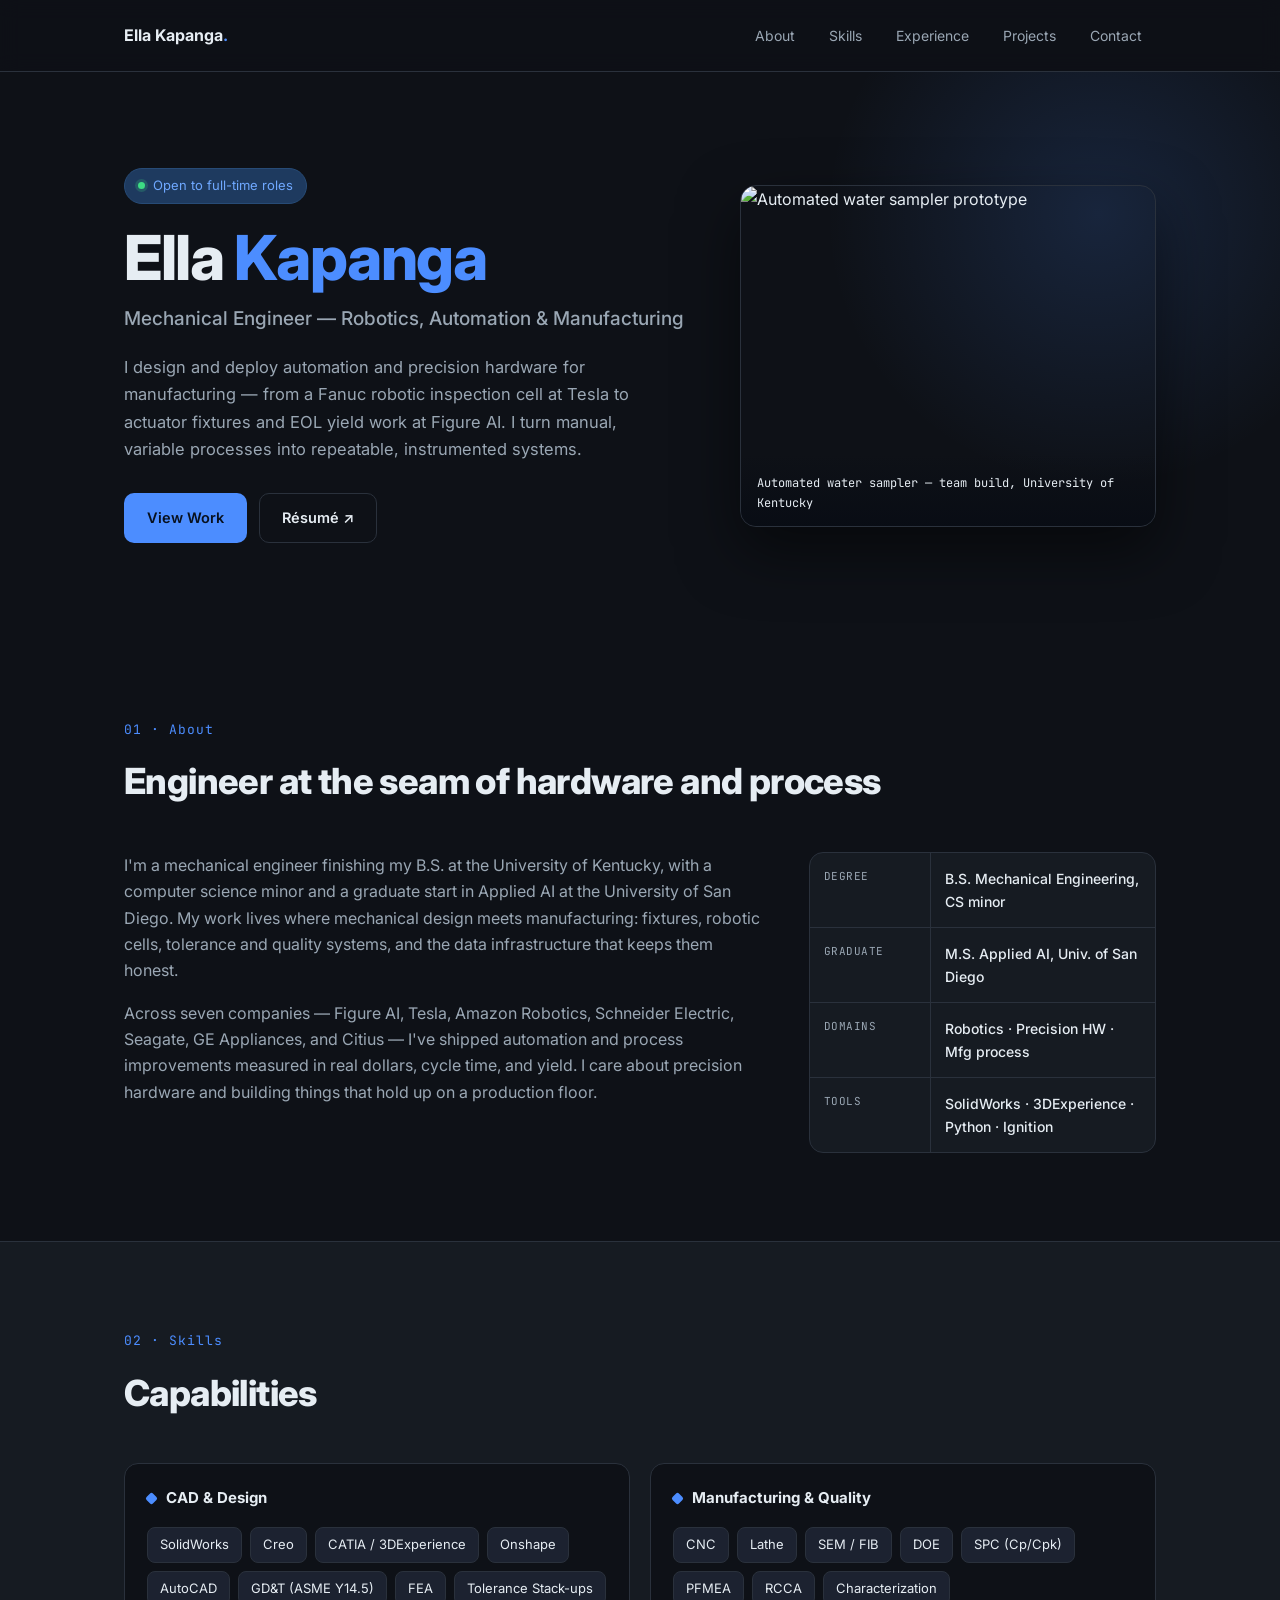
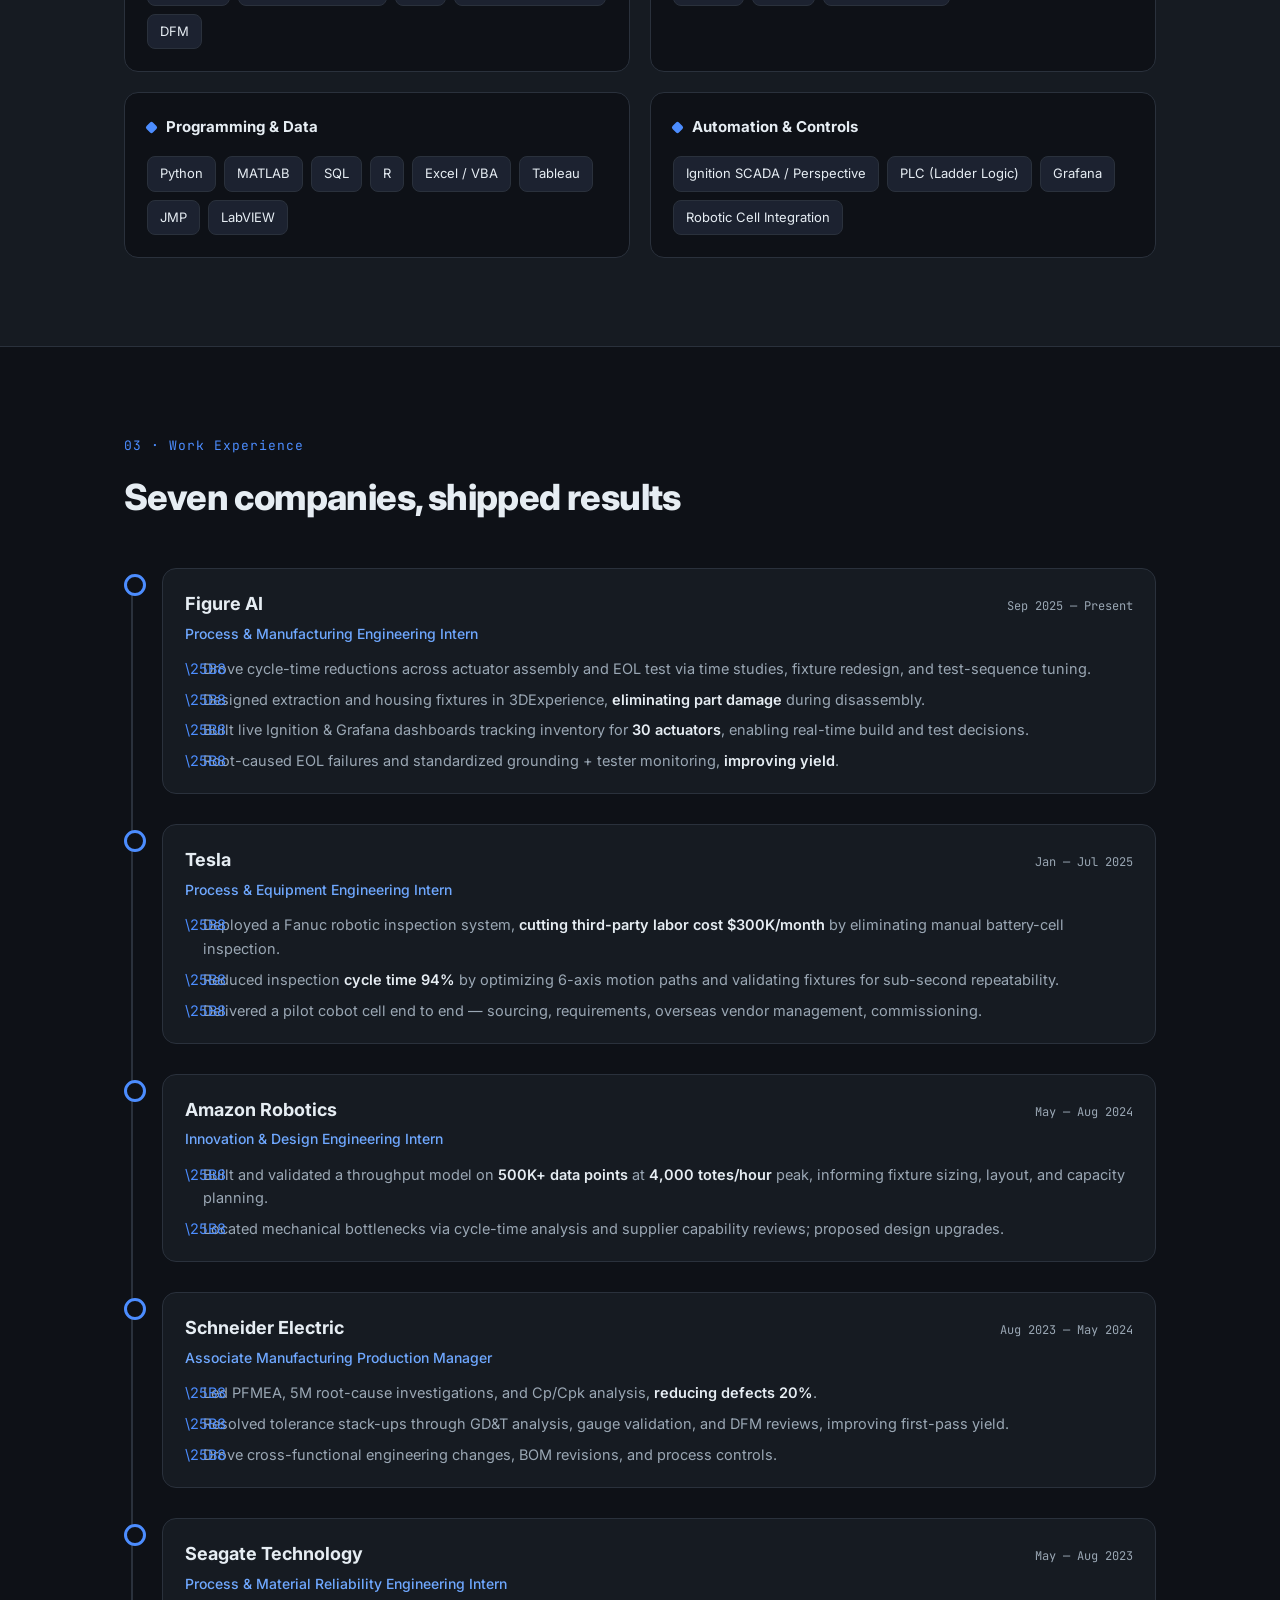
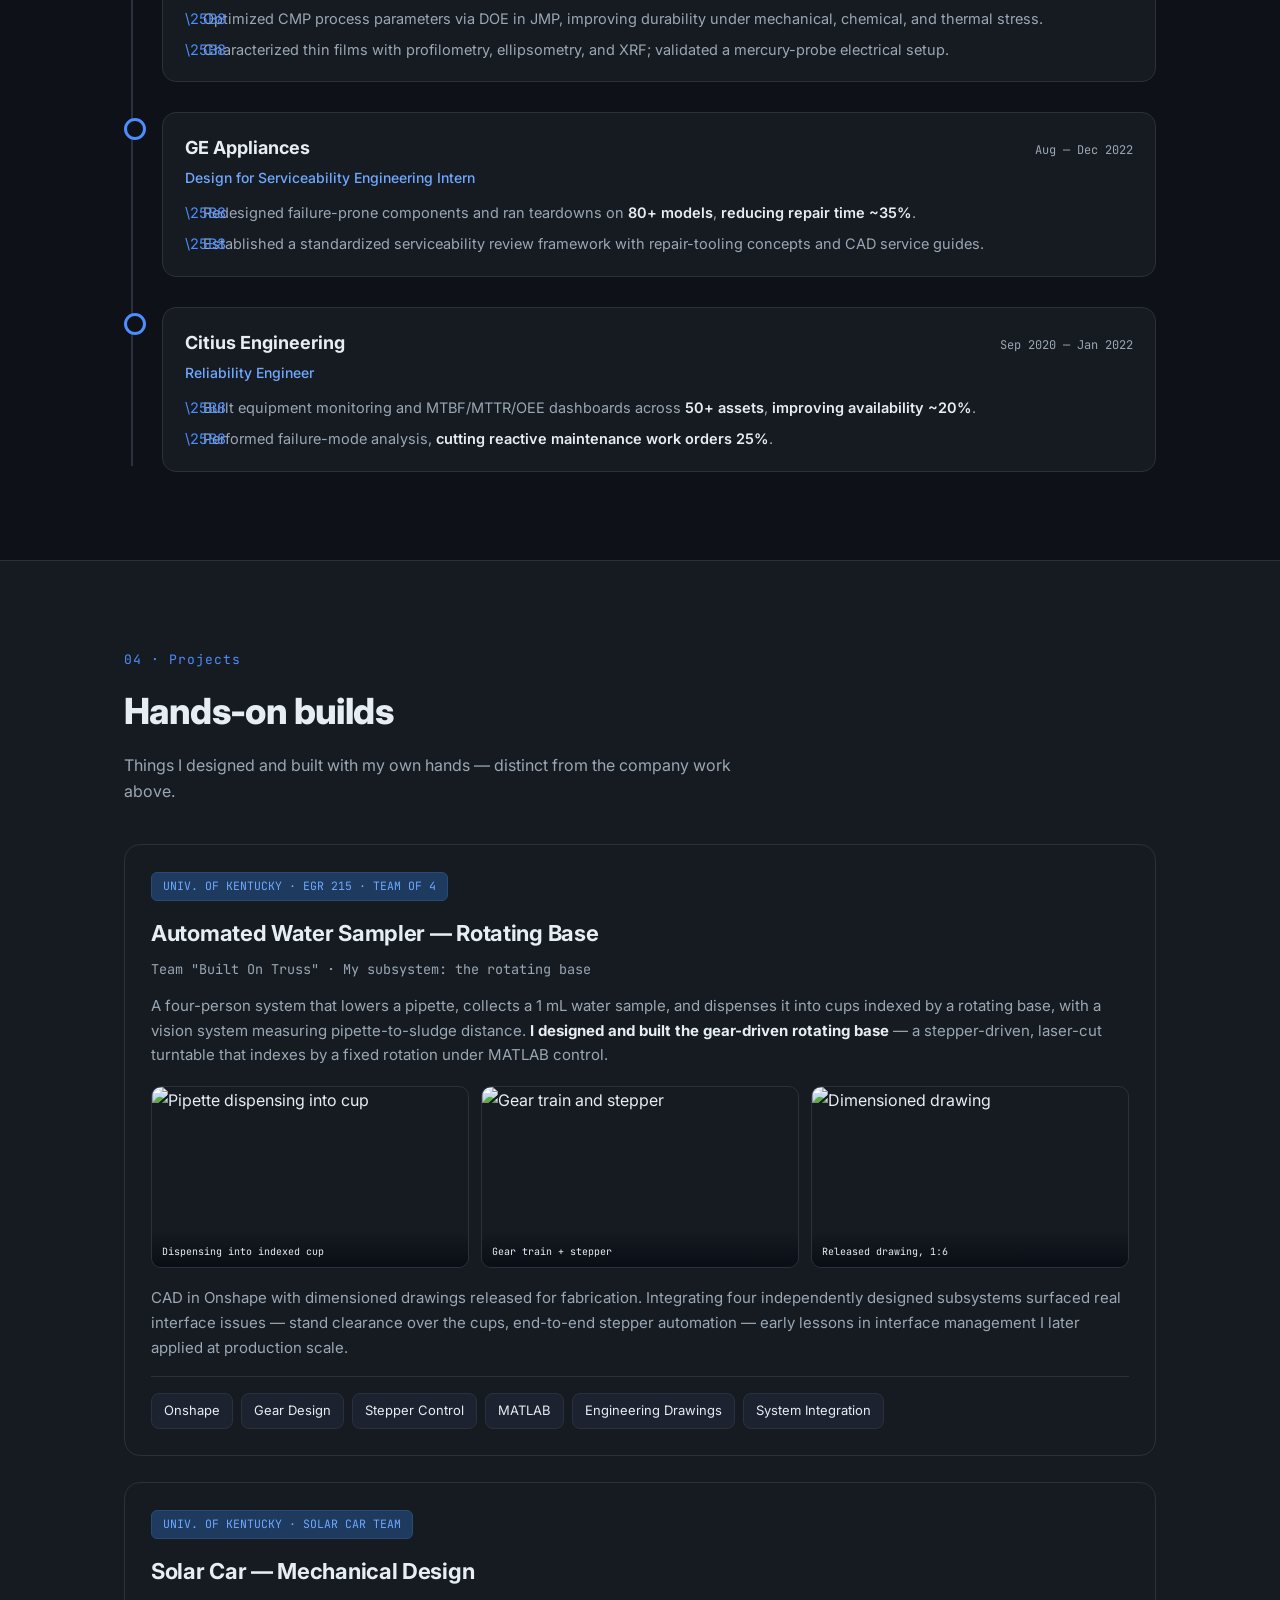
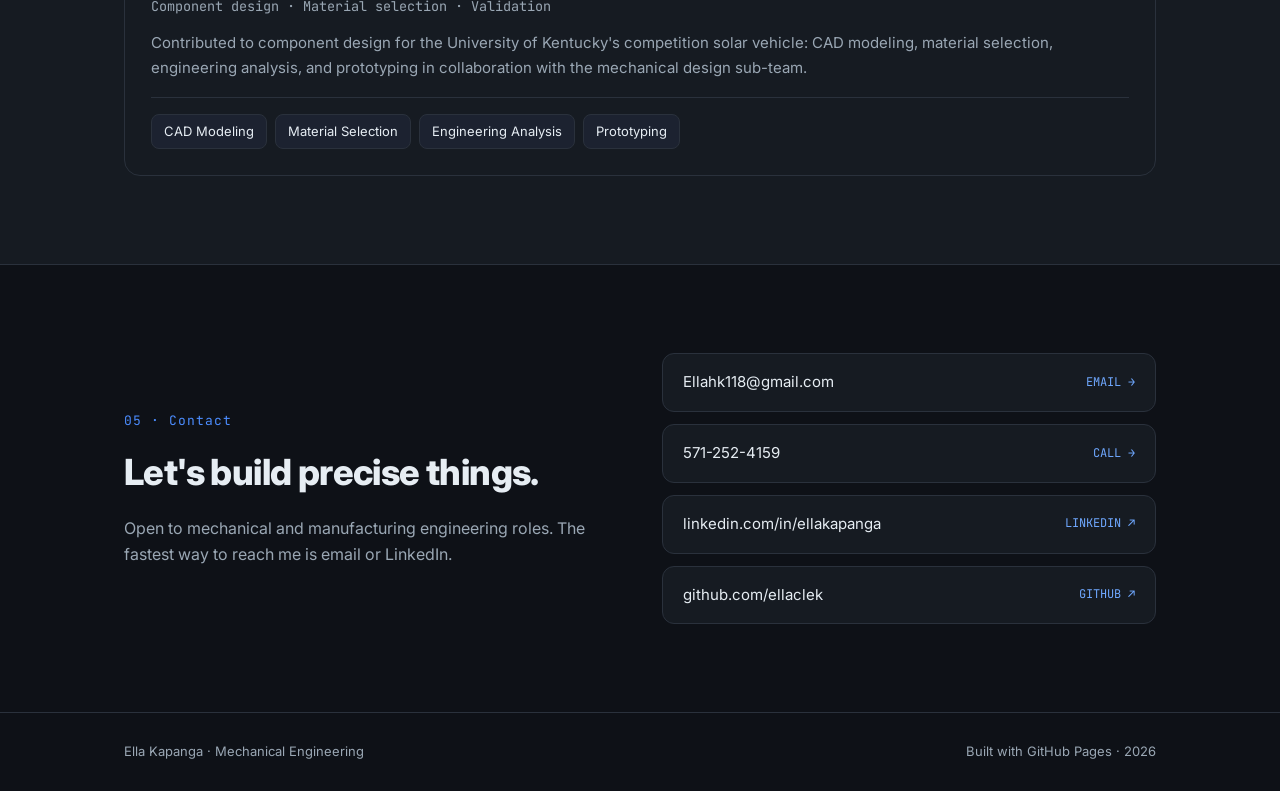
==== index.html @ f25e4ddd "Add files via upload" ====
<!DOCTYPE html>
<html lang="en">
<head>
<meta charset="utf-8">
<meta name="viewport" content="width=device-width, initial-scale=1">
<title>Ella Kapanga — Mechanical Engineering Portfolio</title>
<meta name="description" content="Mechanical engineer specializing in robotic automation, precision fixtures, and manufacturing process development. Figure AI, Tesla, Amazon Robotics, Schneider Electric.">
<link rel="preconnect" href="https://fonts.googleapis.com">
<link rel="preconnect" href="https://fonts.gstatic.com" crossorigin>
<link href="https://fonts.googleapis.com/css2?family=Inter:wght@400;500;600;700;800&family=JetBrains+Mono:wght@400;500&display=swap" rel="stylesheet">
<style>
:root{
  --bg:#0E1117;--bg-2:#161B22;--bg-3:#1C2230;--line:#2A313C;
  --text:#E6EDF3;--mut:#9AA7B4;--blue:#4C8DFF;--blue-soft:#1E3A5F;--blue-2:#6FA8FF;
}
*{box-sizing:border-box;margin:0;padding:0}
html{scroll-behavior:smooth}
body{font-family:'Inter',system-ui,sans-serif;background:var(--bg);color:var(--text);line-height:1.65;-webkit-font-smoothing:antialiased}
.mono{font-family:'JetBrains Mono',monospace}
a{color:inherit;text-decoration:none}
img{max-width:100%;display:block}
.wrap{max-width:1080px;margin:0 auto;padding:0 24px}
section{padding:88px 0}
header.nav{position:sticky;top:0;z-index:50;background:rgba(14,17,23,.82);backdrop-filter:blur(10px);border-bottom:1px solid var(--line)}
.nav-inner{max-width:1080px;margin:0 auto;padding:16px 24px;display:flex;align-items:center;justify-content:space-between;gap:20px}
.brand{font-weight:700;font-size:16px}
.brand span{color:var(--blue)}
nav.links{display:flex;gap:6px;flex-wrap:wrap}
nav.links a{font-size:14px;color:var(--mut);padding:8px 14px;border-radius:8px;transition:.15s}
nav.links a:hover{color:var(--text);background:var(--bg-2)}
.nav-toggle{display:none}
.hero{padding:96px 0 88px;position:relative;overflow:hidden}
.hero::before{content:"";position:absolute;top:-30%;right:-10%;width:620px;height:620px;background:radial-gradient(circle,rgba(76,141,255,.16),transparent 62%);pointer-events:none}
.hero-inner{display:grid;grid-template-columns:1.15fr .85fr;gap:52px;align-items:center;position:relative}
.hero .avail{display:inline-flex;align-items:center;gap:8px;font-size:13px;color:var(--blue-2);background:var(--blue-soft);border:1px solid #274b76;padding:6px 13px;border-radius:100px;margin-bottom:22px}
.hero .dot{width:7px;height:7px;border-radius:50%;background:#3ddc84;box-shadow:0 0 0 3px rgba(61,220,132,.2)}
.hero h1{font-size:clamp(40px,6vw,62px);font-weight:800;letter-spacing:-1.5px;line-height:1.02}
.hero h1 .accent{color:var(--blue)}
.hero .role{font-size:clamp(16px,2.4vw,19px);color:var(--mut);margin-top:14px;font-weight:500}
.hero p.lede{color:var(--mut);font-size:16.5px;margin-top:20px;max-width:54ch}
.hero-cta{margin-top:30px;display:flex;gap:12px;flex-wrap:wrap}
.btn{font-size:14.5px;font-weight:600;padding:12px 22px;border-radius:10px;transition:.15s;display:inline-flex;align-items:center;gap:8px;border:1px solid transparent;cursor:pointer}
.btn.primary{background:var(--blue);color:#08111f}
.btn.primary:hover{background:var(--blue-2)}
.btn.ghost{border-color:var(--line);color:var(--text)}
.btn.ghost:hover{border-color:var(--blue);color:var(--blue-2)}
.hero-fig{border-radius:16px;overflow:hidden;border:1px solid var(--line);box-shadow:0 24px 60px rgba(0,0,0,.5);position:relative}
.hero-fig img{width:100%;height:100%;object-fit:cover;min-height:340px}
.hero-fig .cap{position:absolute;left:0;right:0;bottom:0;padding:20px 16px 12px;font-size:12px;background:linear-gradient(transparent,rgba(8,12,20,.9));font-family:'JetBrains Mono',monospace}
.sec-head{margin-bottom:40px}
.eyebrow{font-family:'JetBrains Mono',monospace;font-size:13px;letter-spacing:1px;color:var(--blue);margin-bottom:12px}
.sec-head h2{font-size:clamp(26px,3.6vw,36px);font-weight:800;letter-spacing:-.6px}
.sec-head p{color:var(--mut);margin-top:10px;font-size:16px;max-width:64ch}
.about-grid{display:grid;grid-template-columns:1.3fr .7fr;gap:40px;align-items:start}
.about-grid .body p{color:var(--mut);font-size:16px;margin-top:16px}
.about-grid .body p:first-child{margin-top:0}
.facts{background:var(--bg-2);border:1px solid var(--line);border-radius:14px;overflow:hidden}
.fact{display:flex;border-bottom:1px solid var(--line)}
.fact:last-child{border-bottom:none}
.fact dt{font-family:'JetBrains Mono',monospace;font-size:11px;color:var(--mut);padding:14px;width:120px;flex:0 0 120px;text-transform:uppercase;letter-spacing:.5px}
.fact dd{padding:14px;font-size:14px;font-weight:500;border-left:1px solid var(--line)}
.skills-band{background:var(--bg-2);border-top:1px solid var(--line);border-bottom:1px solid var(--line)}
.skill-grid{display:grid;grid-template-columns:repeat(2,1fr);gap:20px}
.skill-card{background:var(--bg);border:1px solid var(--line);border-radius:14px;padding:22px;transition:.18s}
.skill-card:hover{border-color:#3a4c6b;transform:translateY(-3px)}
.skill-card h3{font-size:15px;font-weight:700;margin-bottom:16px;display:flex;align-items:center;gap:10px}
.skill-card h3::before{content:"";width:9px;height:9px;border-radius:2px;background:var(--blue);transform:rotate(45deg)}
.chips{display:flex;flex-wrap:wrap;gap:8px}
.chip{font-size:13px;color:var(--text);background:var(--bg-3);border:1px solid var(--line);padding:6px 12px;border-radius:8px;transition:.15s}
.skill-card:hover .chip{border-color:#33425c}
.xp{position:relative}
.xp::before{content:"";position:absolute;left:7px;top:6px;bottom:6px;width:2px;background:var(--line)}
.xp-item{position:relative;padding:0 0 30px 38px}
.xp-item:last-child{padding-bottom:0}
.xp-item::before{content:"";position:absolute;left:0;top:6px;width:16px;height:16px;border-radius:50%;background:var(--bg);border:3px solid var(--blue)}
.xp-card{background:var(--bg-2);border:1px solid var(--line);border-radius:14px;padding:20px 22px;transition:.18s}
.xp-card:hover{border-color:#3a4c6b}
.xp-head{display:flex;justify-content:space-between;align-items:baseline;gap:14px;flex-wrap:wrap}
.xp-co{font-size:18px;font-weight:700}
.xp-dates{font-family:'JetBrains Mono',monospace;font-size:12px;color:var(--mut);white-space:nowrap}
.xp-role{font-size:14px;color:var(--blue-2);margin:3px 0 12px;font-weight:500}
.xp-bullets{list-style:none;display:flex;flex-direction:column;gap:7px}
.xp-bullets li{font-size:14.5px;color:var(--mut);padding-left:18px;position:relative}
.xp-bullets li::before{content:"\\25B8";position:absolute;left:0;color:var(--blue)}
.xp-bullets li b{color:var(--text);font-weight:600}
.proj-grid{display:flex;flex-direction:column;gap:26px}
.proj{background:var(--bg-2);border:1px solid var(--line);border-radius:16px;overflow:hidden;transition:.18s}
.proj:hover{border-color:#3a4c6b;box-shadow:0 16px 40px rgba(0,0,0,.35)}
.proj-body{padding:26px}
.proj-tag{display:inline-block;font-family:'JetBrains Mono',monospace;font-size:11.5px;color:var(--blue-2);background:var(--blue-soft);border:1px solid #274b76;padding:4px 11px;border-radius:6px;margin-bottom:14px}
.proj h3{font-size:22px;font-weight:700;letter-spacing:-.3px;margin-bottom:6px}
.proj .sub{font-size:13.5px;color:var(--mut);margin-bottom:14px;font-family:'JetBrains Mono',monospace}
.proj p{color:var(--mut);font-size:15px;margin-bottom:14px}
.proj p b{color:var(--text)}
.proj-gallery{display:grid;grid-template-columns:repeat(3,1fr);gap:12px;margin:18px 0}
.proj-gallery figure{border-radius:10px;overflow:hidden;border:1px solid var(--line);position:relative}
.proj-gallery img{width:100%;height:180px;object-fit:cover;transition:.3s}
.proj-gallery figure:hover img{transform:scale(1.05)}
.proj-gallery figcaption{position:absolute;left:0;right:0;bottom:0;font-family:'JetBrains Mono',monospace;font-size:10px;color:var(--text);padding:14px 10px 7px;background:linear-gradient(transparent,rgba(8,12,20,.92))}
.proj-chips{display:flex;flex-wrap:wrap;gap:8px;margin-top:16px;padding-top:16px;border-top:1px solid var(--line)}
.contact-grid{display:grid;grid-template-columns:1fr 1fr;gap:44px;align-items:center}
.contact-links{display:flex;flex-direction:column;gap:12px}
.contact-links a{display:flex;justify-content:space-between;align-items:center;padding:16px 20px;background:var(--bg-2);border:1px solid var(--line);border-radius:12px;font-size:15px;transition:.15s}
.contact-links a:hover{border-color:var(--blue);background:var(--bg-3);transform:translateX(4px)}
.contact-links a .lab{font-family:'JetBrains Mono',monospace;font-size:12px;color:var(--blue-2)}
footer{border-top:1px solid var(--line);padding:28px 0}
.foot-inner{max-width:1080px;margin:0 auto;padding:0 24px;display:flex;justify-content:space-between;flex-wrap:wrap;gap:10px;font-size:13px;color:var(--mut)}
@media(max-width:820px){.hero-inner,.about-grid,.contact-grid{grid-template-columns:1fr;gap:32px}.skill-grid{grid-template-columns:1fr}.proj-gallery{grid-template-columns:1fr 1fr}nav.links{display:none;position:absolute;top:100%;left:0;right:0;background:var(--bg);border-bottom:1px solid var(--line);flex-direction:column;padding:10px 24px}nav.links.open{display:flex}nav.links a{padding:12px 0}.nav-toggle{display:block;background:var(--bg-2);border:1px solid var(--line);color:var(--text);border-radius:8px;padding:8px 14px;font-size:13px;cursor:pointer}}
@media(max-width:520px){.proj-gallery{grid-template-columns:1fr}section{padding:64px 0}}
@media(prefers-reduced-motion:reduce){html{scroll-behavior:auto}*{transition:none!important}}
</style>
</head>
<body>

<header class="nav">
  <div class="nav-inner">
    <div class="brand">Ella Kapanga<span>.</span></div>
    <button class="nav-toggle" onclick="document.getElementById('nl').classList.toggle('open')">Menu</button>
    <nav class="links" id="nl">
      <a href="#about" onclick="closeNav()">About</a>
      <a href="#skills" onclick="closeNav()">Skills</a>
      <a href="#experience" onclick="closeNav()">Experience</a>
      <a href="#projects" onclick="closeNav()">Projects</a>
      <a href="#contact" onclick="closeNav()">Contact</a>
    </nav>
  </div>
</header>

<section class="hero" id="home">
  <div class="wrap hero-inner">
    <div>
      <span class="avail"><span class="dot"></span> Open to full-time roles</span>
      <h1>Ella <span class="accent">Kapanga</span></h1>
      <div class="role">Mechanical Engineer — Robotics, Automation &amp; Manufacturing</div>
      <p class="lede">I design and deploy automation and precision hardware for manufacturing — from a Fanuc robotic inspection cell at Tesla to actuator fixtures and EOL yield work at Figure AI. I turn manual, variable processes into repeatable, instrumented systems.</p>
      <div class="hero-cta">
        <a class="btn primary" href="#projects">View Work</a>
        <a class="btn ghost" href="/assets/resume/resume.pdf">Résumé ↗</a>
      </div>
    </div>
    <div class="hero-fig">
      <img src="/projects/built-on-truss/build-full-system.jpg" alt="Automated water sampler prototype">
      <div class="cap">Automated water sampler — team build, University of Kentucky</div>
    </div>
  </div>
</section>

<section id="about">
  <div class="wrap">
    <div class="sec-head"><div class="eyebrow">01 · About</div><h2>Engineer at the seam of hardware and process</h2></div>
    <div class="about-grid">
      <div class="body">
        <p>I'm a mechanical engineer finishing my B.S. at the University of Kentucky, with a computer science minor and a graduate start in Applied AI at the University of San Diego. My work lives where mechanical design meets manufacturing: fixtures, robotic cells, tolerance and quality systems, and the data infrastructure that keeps them honest.</p>
        <p>Across seven companies — Figure AI, Tesla, Amazon Robotics, Schneider Electric, Seagate, GE Appliances, and Citius — I've shipped automation and process improvements measured in real dollars, cycle time, and yield. I care about precision hardware and building things that hold up on a production floor.</p>
      </div>
      <dl class="facts">
        <div class="fact"><dt>Degree</dt><dd>B.S. Mechanical Engineering, CS minor</dd></div>
        <div class="fact"><dt>Graduate</dt><dd>M.S. Applied AI, Univ. of San Diego</dd></div>
        <div class="fact"><dt>Domains</dt><dd>Robotics · Precision HW · Mfg process</dd></div>
        <div class="fact"><dt>Tools</dt><dd>SolidWorks · 3DExperience · Python · Ignition</dd></div>
      </dl>
    </div>
  </div>
</section>

<section id="skills" class="skills-band">
  <div class="wrap">
    <div class="sec-head"><div class="eyebrow">02 · Skills</div><h2>Capabilities</h2></div>
    <div class="skill-grid">
      <div class="skill-card"><h3>CAD &amp; Design</h3><div class="chips"><span class="chip">SolidWorks</span><span class="chip">Creo</span><span class="chip">CATIA / 3DExperience</span><span class="chip">Onshape</span><span class="chip">AutoCAD</span><span class="chip">GD&amp;T (ASME Y14.5)</span><span class="chip">FEA</span><span class="chip">Tolerance Stack-ups</span><span class="chip">DFM</span></div></div>
      <div class="skill-card"><h3>Manufacturing &amp; Quality</h3><div class="chips"><span class="chip">CNC</span><span class="chip">Lathe</span><span class="chip">SEM / FIB</span><span class="chip">DOE</span><span class="chip">SPC (Cp/Cpk)</span><span class="chip">PFMEA</span><span class="chip">RCCA</span><span class="chip">Characterization</span></div></div>
      <div class="skill-card"><h3>Programming &amp; Data</h3><div class="chips"><span class="chip">Python</span><span class="chip">MATLAB</span><span class="chip">SQL</span><span class="chip">R</span><span class="chip">Excel / VBA</span><span class="chip">Tableau</span><span class="chip">JMP</span><span class="chip">LabVIEW</span></div></div>
      <div class="skill-card"><h3>Automation &amp; Controls</h3><div class="chips"><span class="chip">Ignition SCADA / Perspective</span><span class="chip">PLC (Ladder Logic)</span><span class="chip">Grafana</span><span class="chip">Robotic Cell Integration</span></div></div>
    </div>
  </div>
</section>

<section id="experience">
  <div class="wrap">
    <div class="sec-head"><div class="eyebrow">03 · Work Experience</div><h2>Seven companies, shipped results</h2></div>
    <div class="xp">
      <div class="xp-item"><div class="xp-card">
        <div class="xp-head"><span class="xp-co">Figure AI</span><span class="xp-dates">Sep 2025 — Present</span></div>
        <div class="xp-role">Process &amp; Manufacturing Engineering Intern</div>
        <ul class="xp-bullets">
          <li>Drove cycle-time reductions across actuator assembly and EOL test via time studies, fixture redesign, and test-sequence tuning.</li>
          <li>Designed extraction and housing fixtures in 3DExperience, <b>eliminating part damage</b> during disassembly.</li>
          <li>Built live Ignition &amp; Grafana dashboards tracking inventory for <b>30 actuators</b>, enabling real-time build and test decisions.</li>
          <li>Root-caused EOL failures and standardized grounding + tester monitoring, <b>improving yield</b>.</li>
        </ul>
      </div></div>
      <div class="xp-item"><div class="xp-card">
        <div class="xp-head"><span class="xp-co">Tesla</span><span class="xp-dates">Jan — Jul 2025</span></div>
        <div class="xp-role">Process &amp; Equipment Engineering Intern</div>
        <ul class="xp-bullets">
          <li>Deployed a Fanuc robotic inspection system, <b>cutting third-party labor cost $300K/month</b> by eliminating manual battery-cell inspection.</li>
          <li>Reduced inspection <b>cycle time 94%</b> by optimizing 6-axis motion paths and validating fixtures for sub-second repeatability.</li>
          <li>Delivered a pilot cobot cell end to end — sourcing, requirements, overseas vendor management, commissioning.</li>
        </ul>
      </div></div>
      <div class="xp-item"><div class="xp-card">
        <div class="xp-head"><span class="xp-co">Amazon Robotics</span><span class="xp-dates">May — Aug 2024</span></div>
        <div class="xp-role">Innovation &amp; Design Engineering Intern</div>
        <ul class="xp-bullets">
          <li>Built and validated a throughput model on <b>500K+ data points</b> at <b>4,000 totes/hour</b> peak, informing fixture sizing, layout, and capacity planning.</li>
          <li>Located mechanical bottlenecks via cycle-time analysis and supplier capability reviews; proposed design upgrades.</li>
        </ul>
      </div></div>
      <div class="xp-item"><div class="xp-card">
        <div class="xp-head"><span class="xp-co">Schneider Electric</span><span class="xp-dates">Aug 2023 — May 2024</span></div>
        <div class="xp-role">Associate Manufacturing Production Manager</div>
        <ul class="xp-bullets">
          <li>Led PFMEA, 5M root-cause investigations, and Cp/Cpk analysis, <b>reducing defects 20%</b>.</li>
          <li>Resolved tolerance stack-ups through GD&amp;T analysis, gauge validation, and DFM reviews, improving first-pass yield.</li>
          <li>Drove cross-functional engineering changes, BOM revisions, and process controls.</li>
        </ul>
      </div></div>
      <div class="xp-item"><div class="xp-card">
        <div class="xp-head"><span class="xp-co">Seagate Technology</span><span class="xp-dates">May — Aug 2023</span></div>
        <div class="xp-role">Process &amp; Material Reliability Engineering Intern</div>
        <ul class="xp-bullets">
          <li>Optimized CMP process parameters via DOE in JMP, improving durability under mechanical, chemical, and thermal stress.</li>
          <li>Characterized thin films with profilometry, ellipsometry, and XRF; validated a mercury-probe electrical setup.</li>
        </ul>
      </div></div>
      <div class="xp-item"><div class="xp-card">
        <div class="xp-head"><span class="xp-co">GE Appliances</span><span class="xp-dates">Aug — Dec 2022</span></div>
        <div class="xp-role">Design for Serviceability Engineering Intern</div>
        <ul class="xp-bullets">
          <li>Redesigned failure-prone components and ran teardowns on <b>80+ models</b>, <b>reducing repair time ~35%</b>.</li>
          <li>Established a standardized serviceability review framework with repair-tooling concepts and CAD service guides.</li>
        </ul>
      </div></div>
      <div class="xp-item"><div class="xp-card">
        <div class="xp-head"><span class="xp-co">Citius Engineering</span><span class="xp-dates">Sep 2020 — Jan 2022</span></div>
        <div class="xp-role">Reliability Engineer</div>
        <ul class="xp-bullets">
          <li>Built equipment monitoring and MTBF/MTTR/OEE dashboards across <b>50+ assets</b>, <b>improving availability ~20%</b>.</li>
          <li>Performed failure-mode analysis, <b>cutting reactive maintenance work orders 25%</b>.</li>
        </ul>
      </div></div>
    </div>
  </div>
</section>

<section id="projects" class="skills-band">
  <div class="wrap">
    <div class="sec-head"><div class="eyebrow">04 · Projects</div><h2>Hands-on builds</h2><p>Things I designed and built with my own hands — distinct from the company work above.</p></div>
    <div class="proj-grid">
      <article class="proj"><div class="proj-body">
        <span class="proj-tag">UNIV. OF KENTUCKY · EGR 215 · TEAM OF 4</span>
        <h3>Automated Water Sampler — Rotating Base</h3>
        <div class="sub">Team "Built On Truss" · My subsystem: the rotating base</div>
        <p>A four-person system that lowers a pipette, collects a 1&nbsp;mL water sample, and dispenses it into cups indexed by a rotating base, with a vision system measuring pipette-to-sludge distance. <b>I designed and built the gear-driven rotating base</b> — a stepper-driven, laser-cut turntable that indexes by a fixed rotation under MATLAB control.</p>
        <div class="proj-gallery">
          <figure><img src="/projects/built-on-truss/build-dispensing.jpg" alt="Pipette dispensing into cup"><figcaption>Dispensing into indexed cup</figcaption></figure>
          <figure><img src="/projects/built-on-truss/build-gear-train.jpg" alt="Gear train and stepper"><figcaption>Gear train + stepper</figcaption></figure>
          <figure><img src="/projects/built-on-truss/rotating-base-drawing.jpg" alt="Dimensioned drawing"><figcaption>Released drawing, 1:6</figcaption></figure>
        </div>
        <p>CAD in Onshape with dimensioned drawings released for fabrication. Integrating four independently designed subsystems surfaced real interface issues — stand clearance over the cups, end-to-end stepper automation — early lessons in interface management I later applied at production scale.</p>
        <div class="proj-chips"><span class="chip">Onshape</span><span class="chip">Gear Design</span><span class="chip">Stepper Control</span><span class="chip">MATLAB</span><span class="chip">Engineering Drawings</span><span class="chip">System Integration</span></div>
      </div></article>
      <article class="proj"><div class="proj-body">
        <span class="proj-tag">UNIV. OF KENTUCKY · SOLAR CAR TEAM</span>
        <h3>Solar Car — Mechanical Design</h3>
        <div class="sub">Component design · Material selection · Validation</div>
        <p>Contributed to component design for the University of Kentucky's competition solar vehicle: CAD modeling, material selection, engineering analysis, and prototyping in collaboration with the mechanical design sub-team.</p>
        <div class="proj-chips"><span class="chip">CAD Modeling</span><span class="chip">Material Selection</span><span class="chip">Engineering Analysis</span><span class="chip">Prototyping</span></div>
      </div></article>
    </div>
  </div>
</section>

<section id="contact">
  <div class="wrap">
    <div class="contact-grid">
      <div>
        <div class="eyebrow">05 · Contact</div>
        <h2 style="font-size:clamp(26px,3.6vw,36px);font-weight:800;letter-spacing:-.6px">Let's build precise things.</h2>
        <p style="color:var(--mut);margin-top:12px;font-size:16px">Open to mechanical and manufacturing engineering roles. The fastest way to reach me is email or LinkedIn.</p>
      </div>
      <div class="contact-links">
        <a href="mailto:Ellahk118@gmail.com"><span>Ellahk118@gmail.com</span><span class="lab">EMAIL →</span></a>
        <a href="tel:5712524159"><span>571-252-4159</span><span class="lab">CALL →</span></a>
        <a href="https://www.linkedin.com/in/ellakapanga" target="_blank" rel="noopener"><span>linkedin.com/in/ellakapanga</span><span class="lab">LINKEDIN ↗</span></a>
        <a href="https://github.com/ellaclek" target="_blank" rel="noopener"><span>github.com/ellaclek</span><span class="lab">GITHUB ↗</span></a>
      </div>
    </div>
  </div>
</section>

<footer><div class="foot-inner"><span>Ella Kapanga · Mechanical Engineering</span><span>Built with GitHub Pages · 2026</span></div></footer>
<script>function closeNav(){document.getElementById('nl').classList.remove('open')}</script>
</body>
</html>
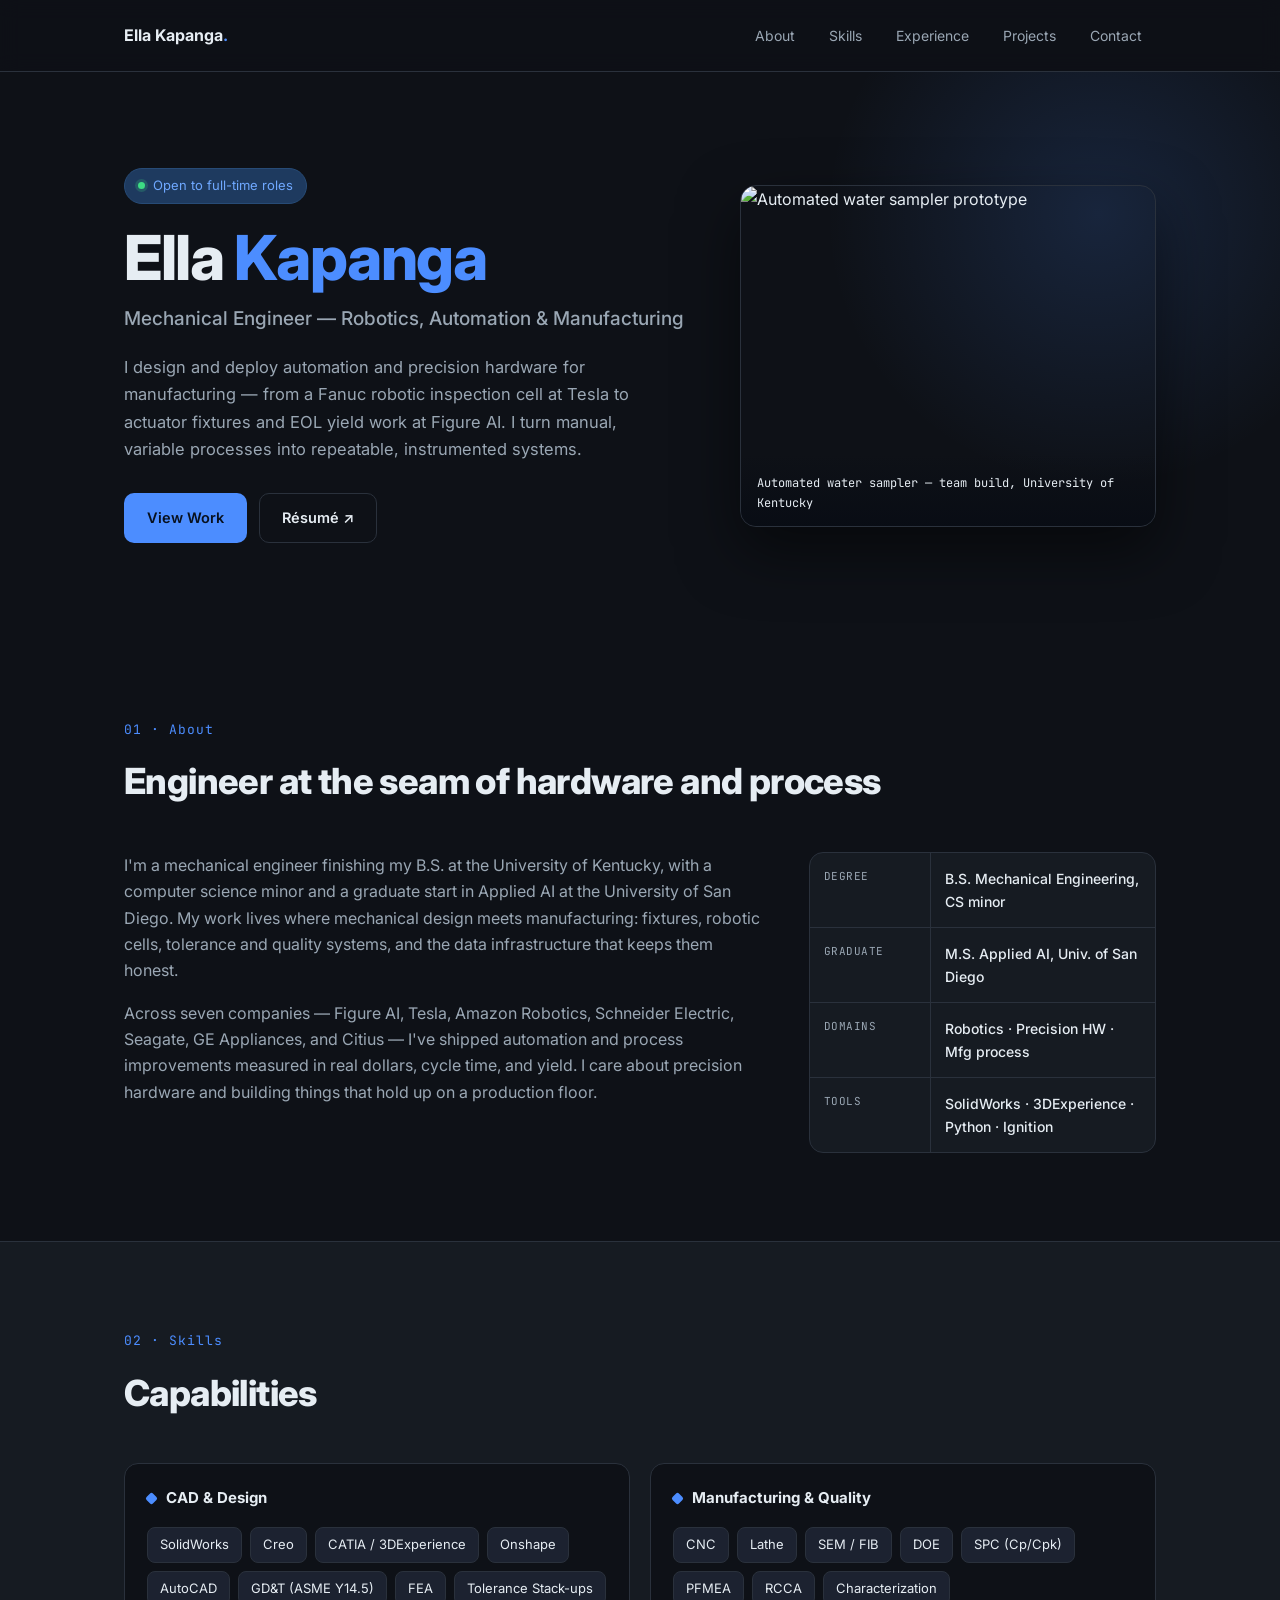
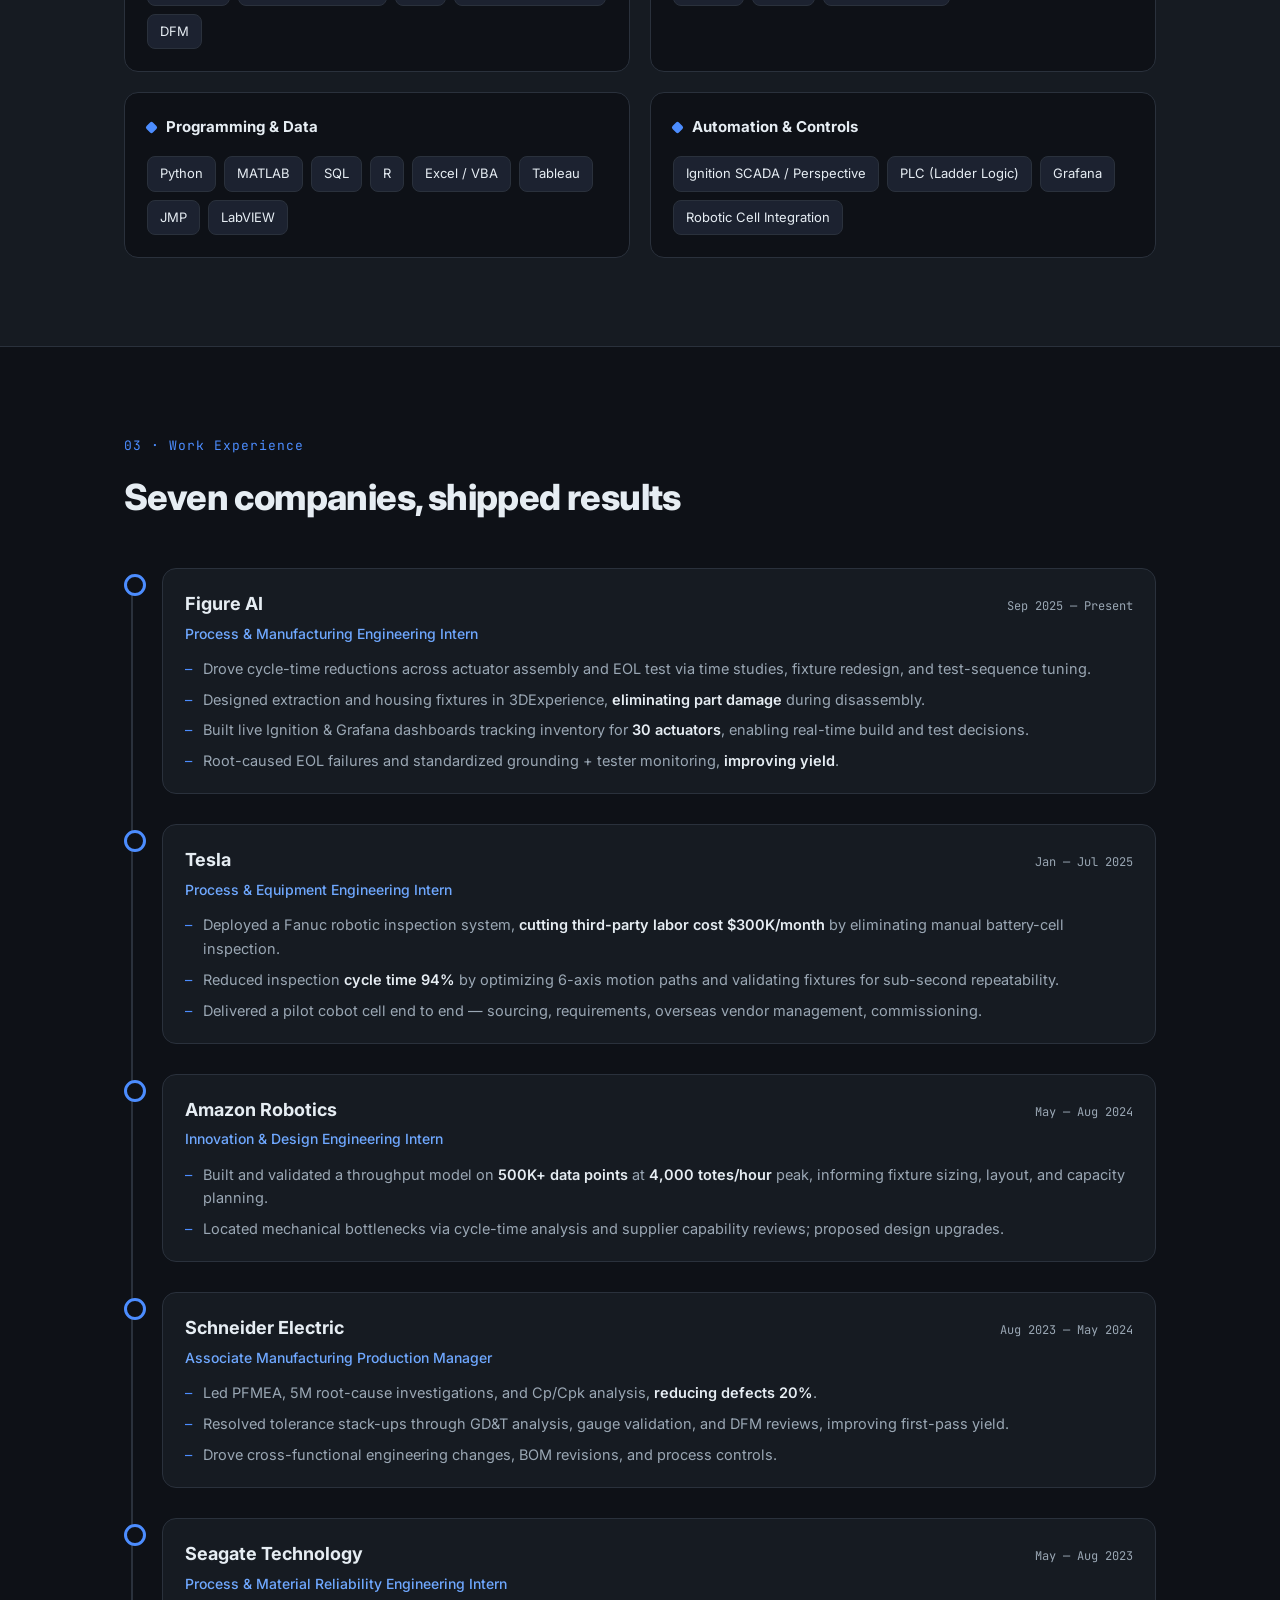
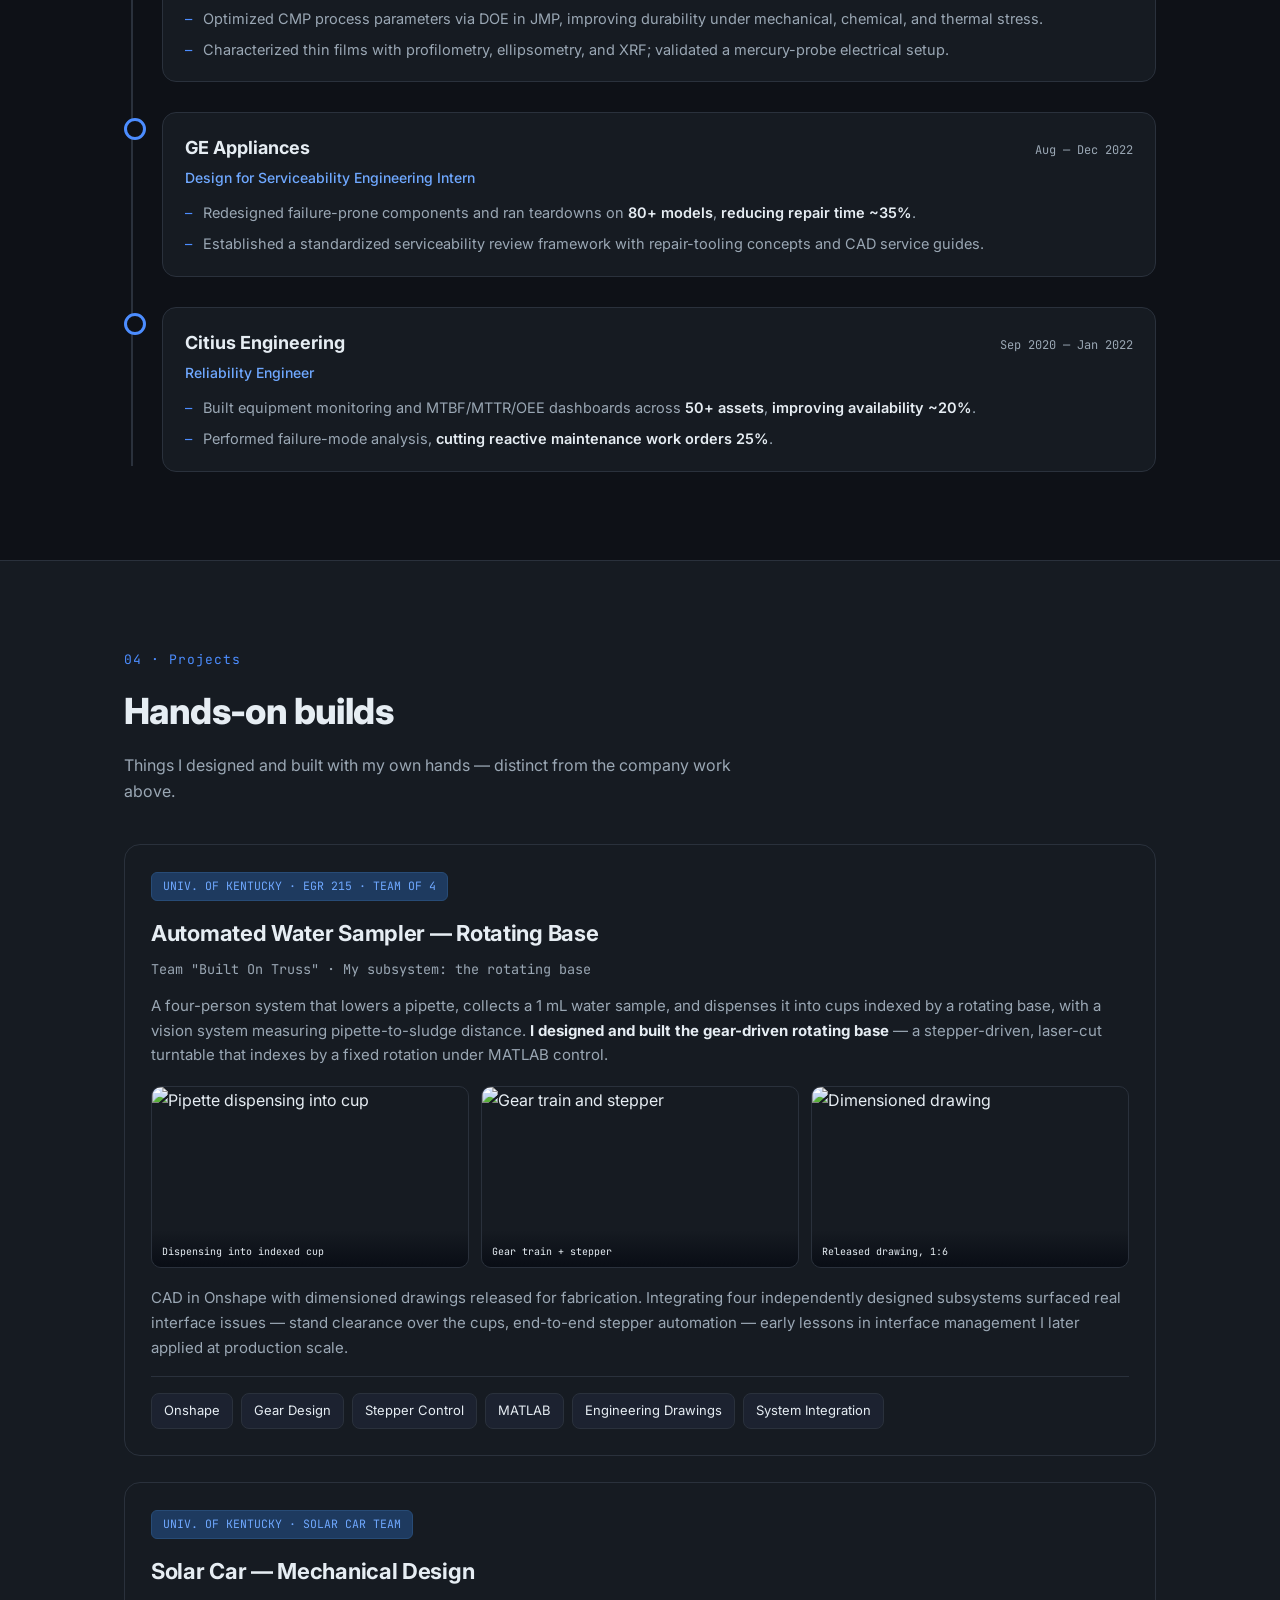
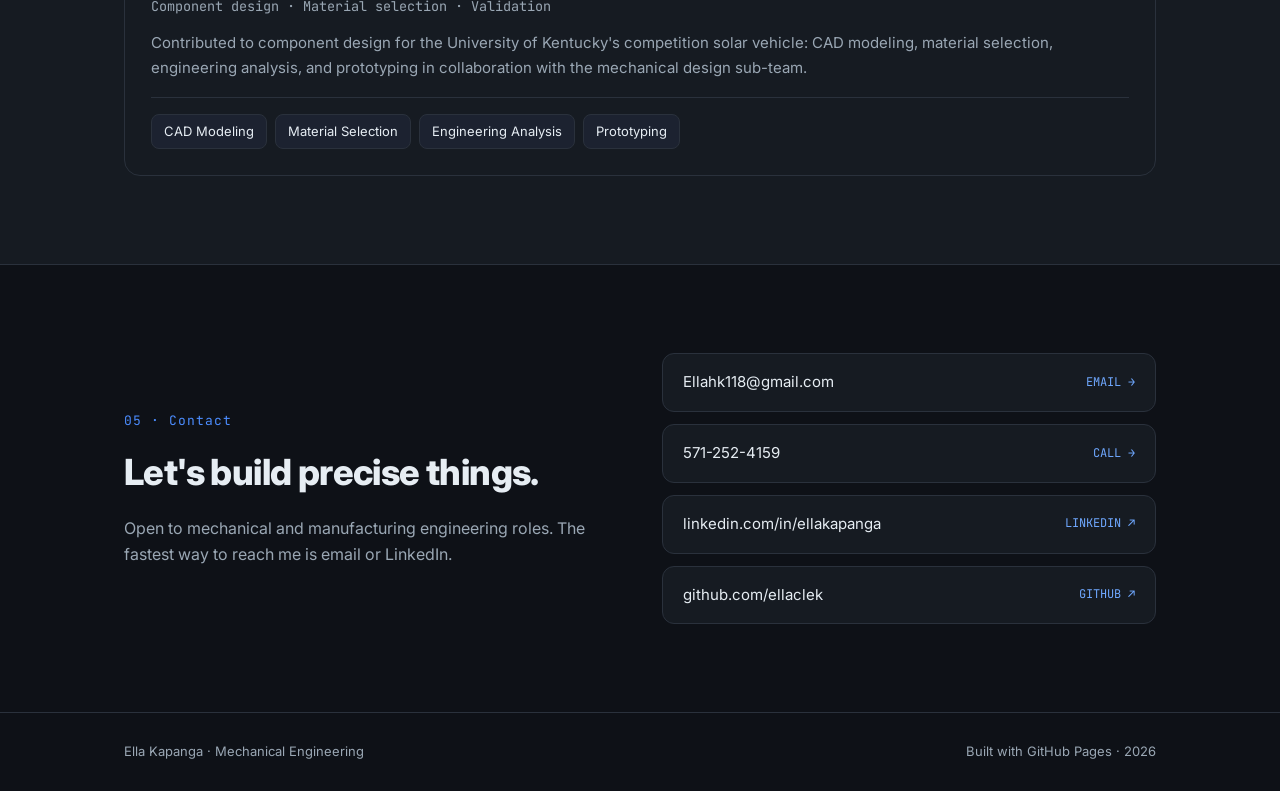
==== commit 442d9fb0: "Change bullet point style in index.html" ====
--- a/index.html
+++ b/index.html
@@ -81,7 +81,7 @@
 .xp-role{font-size:14px;color:var(--blue-2);margin:3px 0 12px;font-weight:500}
 .xp-bullets{list-style:none;display:flex;flex-direction:column;gap:7px}
 .xp-bullets li{font-size:14.5px;color:var(--mut);padding-left:18px;position:relative}
-.xp-bullets li::before{content:"\\25B8";position:absolute;left:0;color:var(--blue)}
+.xp-bullets li::before{content:"\2013";position:absolute;left:0;color:var(--blue)}
 .xp-bullets li b{color:var(--text);font-weight:600}
 .proj-grid{display:flex;flex-direction:column;gap:26px}
 .proj{background:var(--bg-2);border:1px solid var(--line);border-radius:16px;overflow:hidden;transition:.18s}
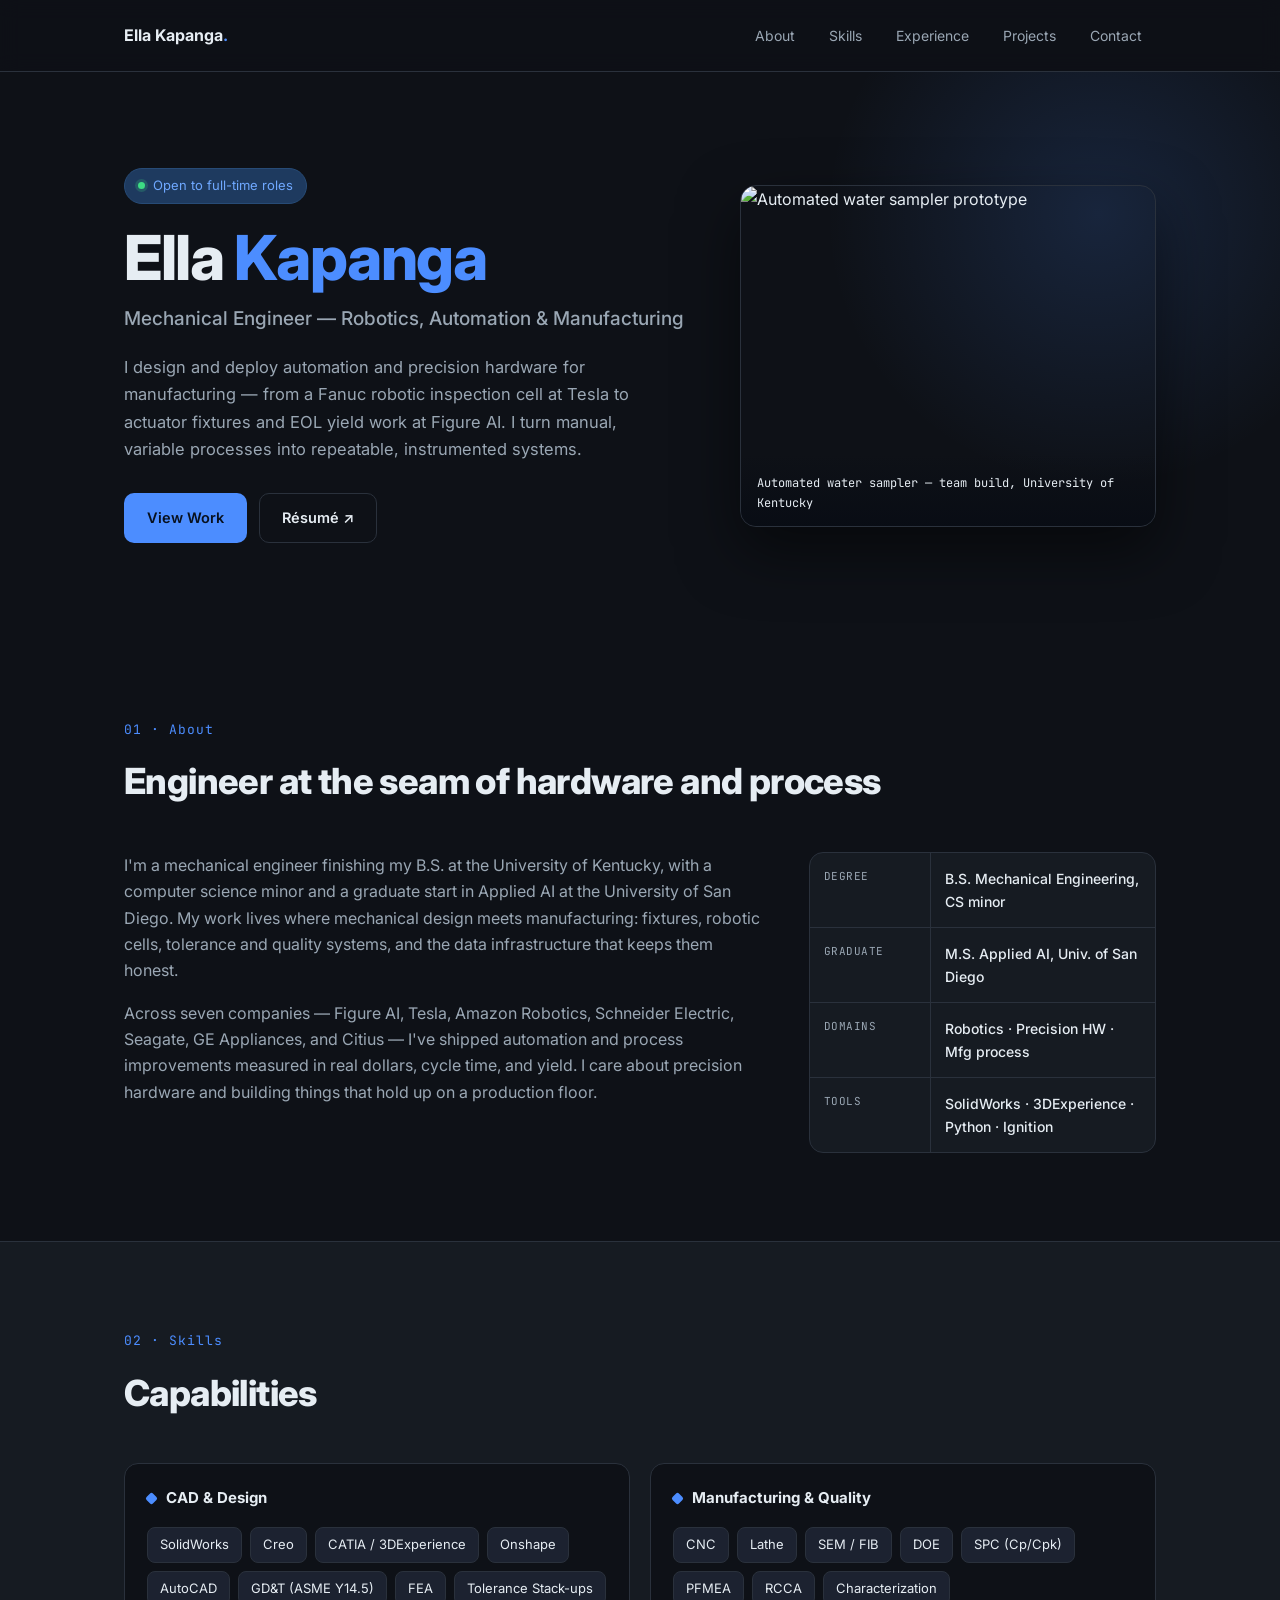
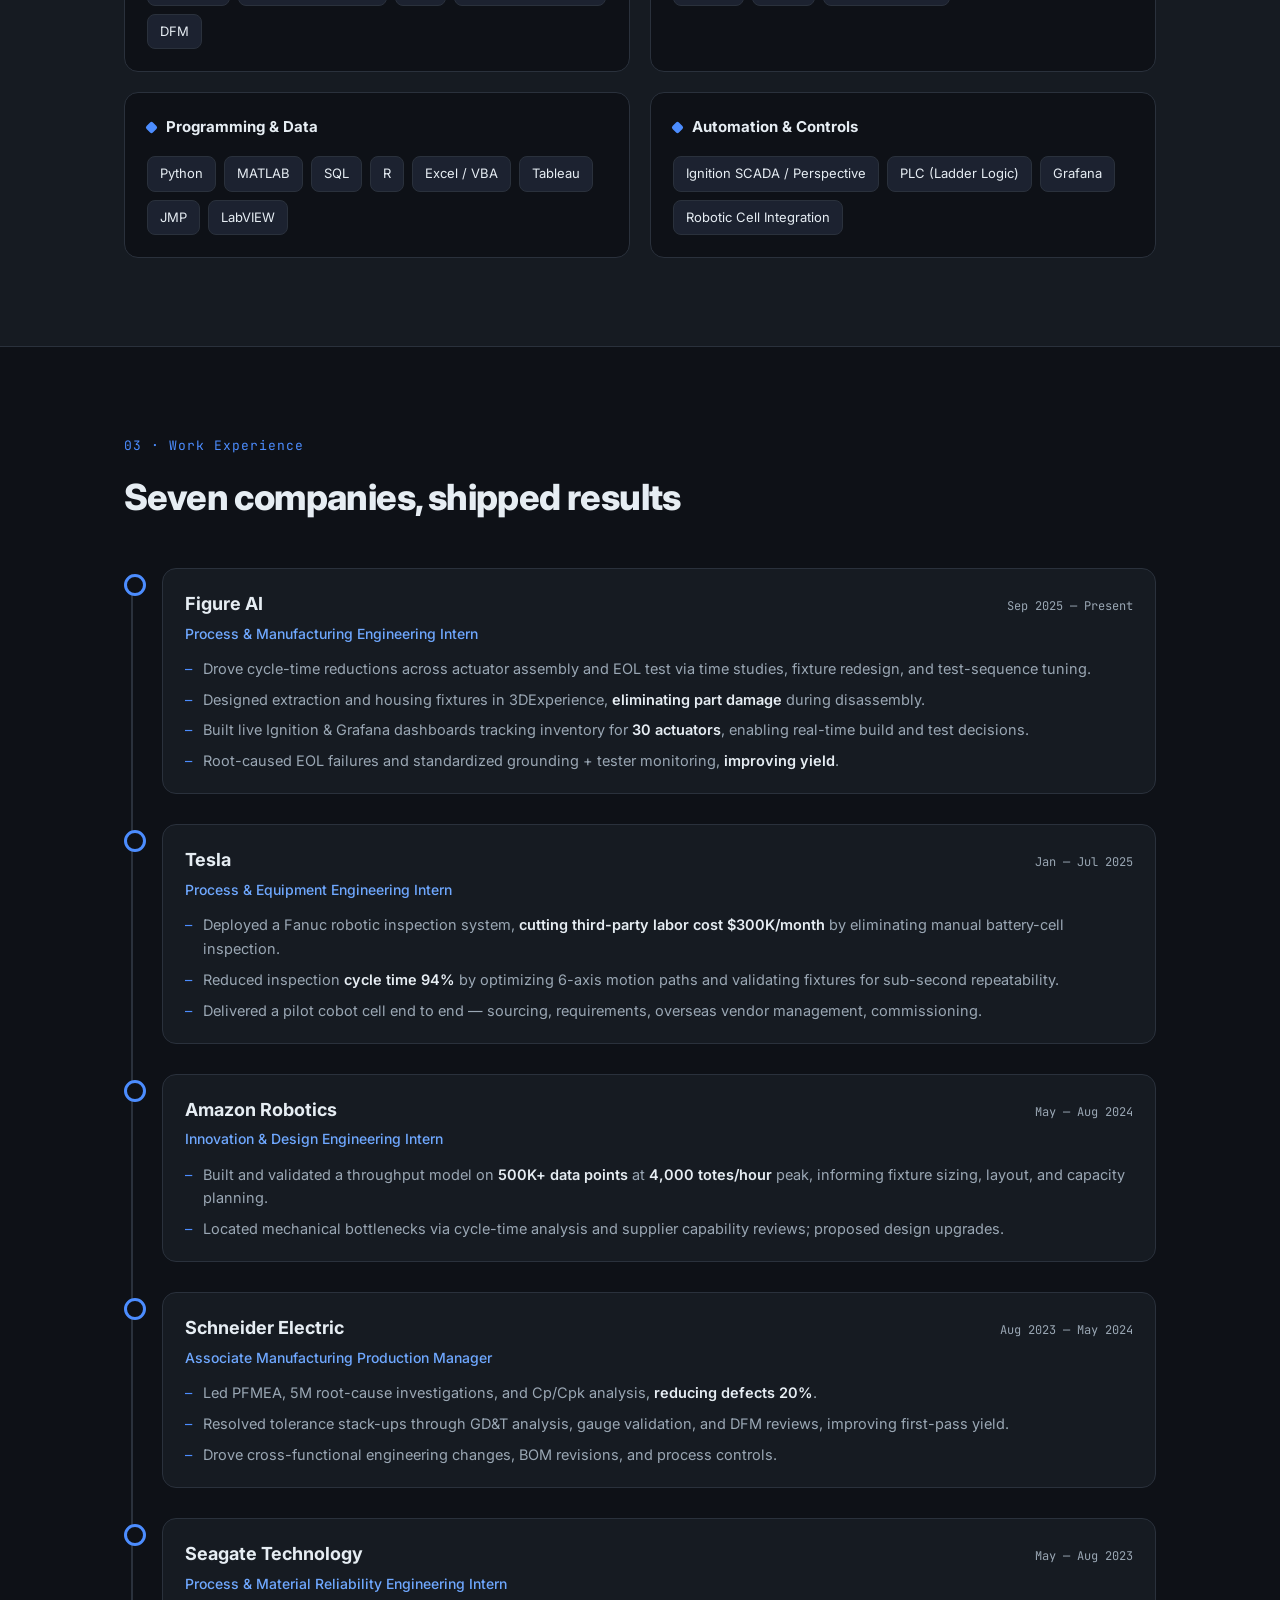
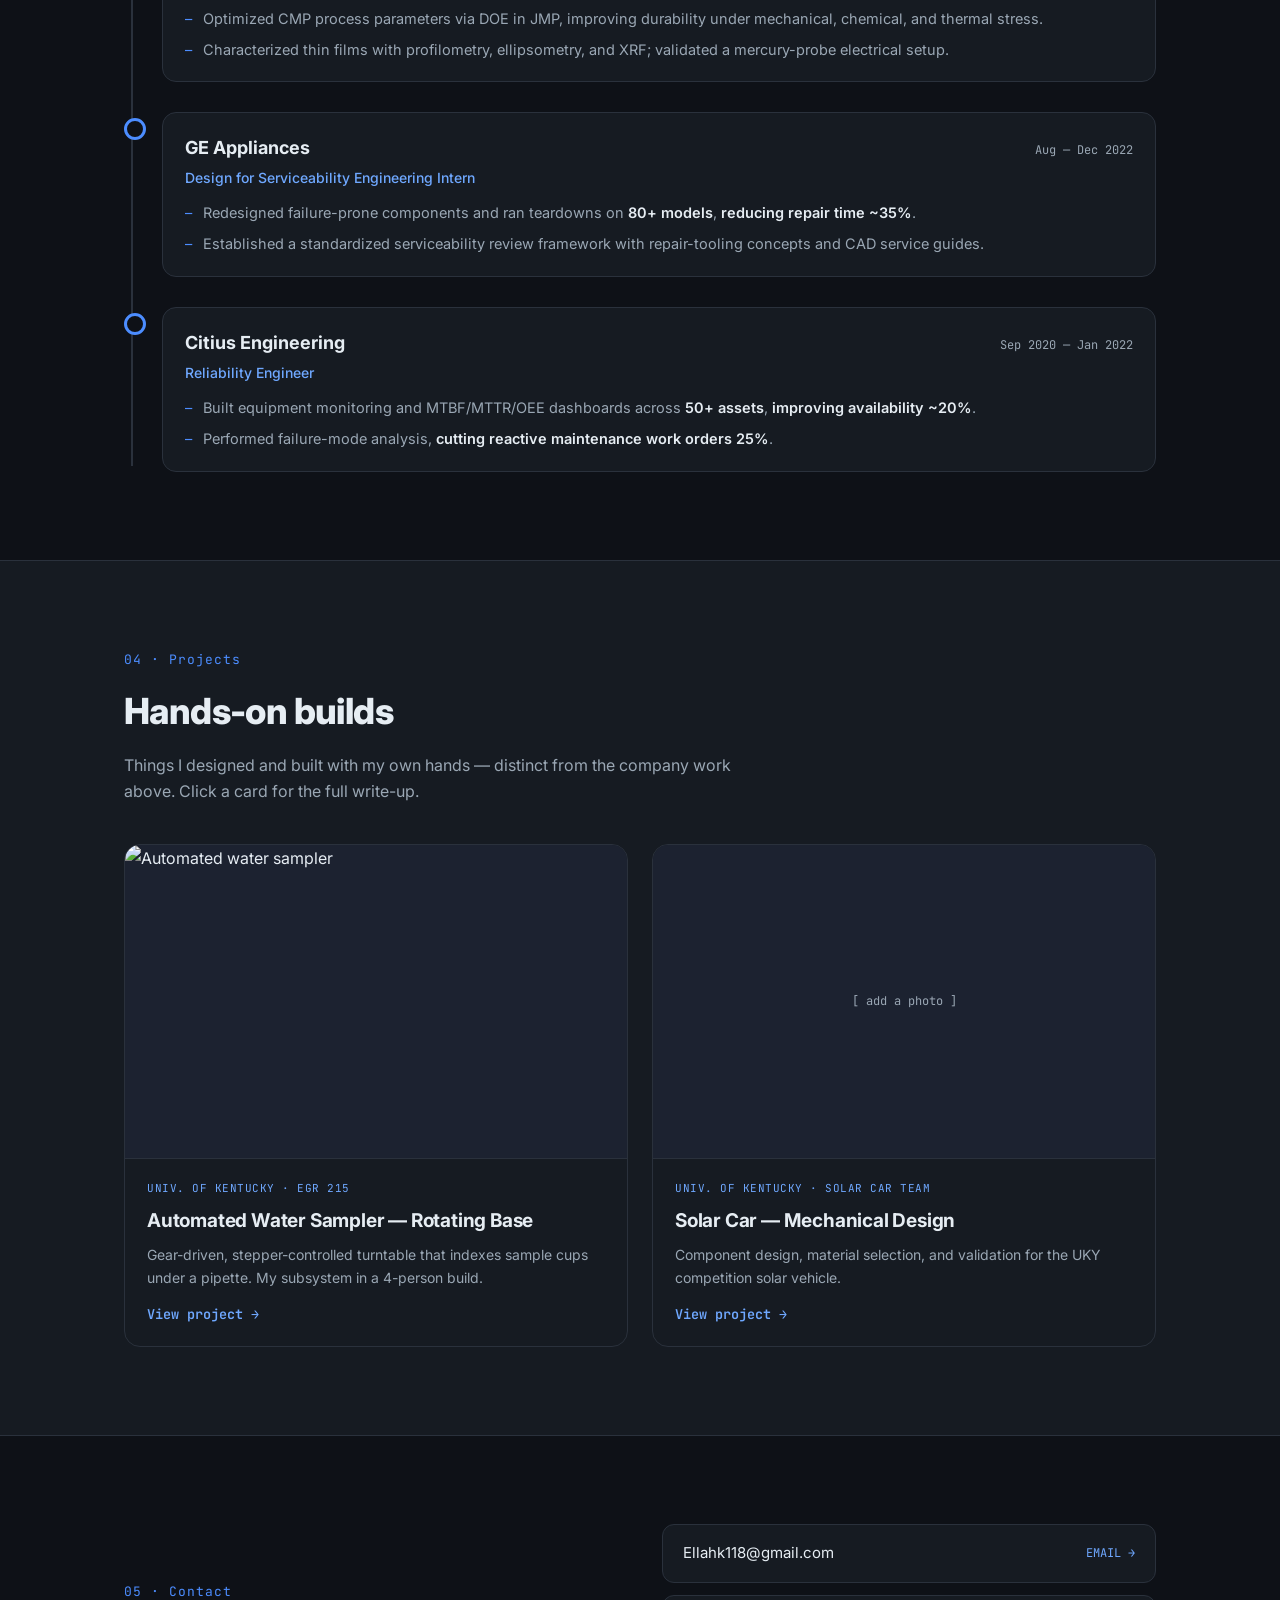
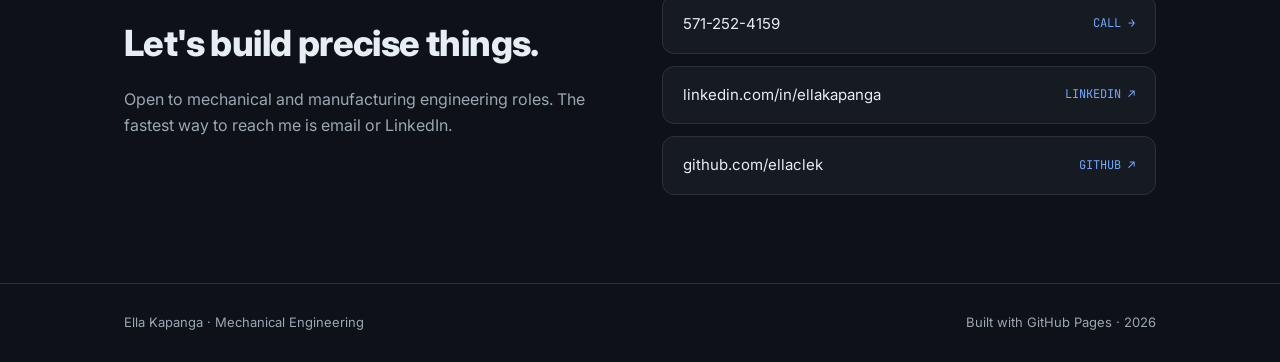
==== commit aa2a735d: "Add files via upload" ====
--- a/index.html
+++ b/index.html
@@ -8,107 +8,7 @@
 <link rel="preconnect" href="https://fonts.googleapis.com">
 <link rel="preconnect" href="https://fonts.gstatic.com" crossorigin>
 <link href="https://fonts.googleapis.com/css2?family=Inter:wght@400;500;600;700;800&family=JetBrains+Mono:wght@400;500&display=swap" rel="stylesheet">
-<style>
-:root{
-  --bg:#0E1117;--bg-2:#161B22;--bg-3:#1C2230;--line:#2A313C;
-  --text:#E6EDF3;--mut:#9AA7B4;--blue:#4C8DFF;--blue-soft:#1E3A5F;--blue-2:#6FA8FF;
-}
-*{box-sizing:border-box;margin:0;padding:0}
-html{scroll-behavior:smooth}
-body{font-family:'Inter',system-ui,sans-serif;background:var(--bg);color:var(--text);line-height:1.65;-webkit-font-smoothing:antialiased}
-.mono{font-family:'JetBrains Mono',monospace}
-a{color:inherit;text-decoration:none}
-img{max-width:100%;display:block}
-.wrap{max-width:1080px;margin:0 auto;padding:0 24px}
-section{padding:88px 0}
-header.nav{position:sticky;top:0;z-index:50;background:rgba(14,17,23,.82);backdrop-filter:blur(10px);border-bottom:1px solid var(--line)}
-.nav-inner{max-width:1080px;margin:0 auto;padding:16px 24px;display:flex;align-items:center;justify-content:space-between;gap:20px}
-.brand{font-weight:700;font-size:16px}
-.brand span{color:var(--blue)}
-nav.links{display:flex;gap:6px;flex-wrap:wrap}
-nav.links a{font-size:14px;color:var(--mut);padding:8px 14px;border-radius:8px;transition:.15s}
-nav.links a:hover{color:var(--text);background:var(--bg-2)}
-.nav-toggle{display:none}
-.hero{padding:96px 0 88px;position:relative;overflow:hidden}
-.hero::before{content:"";position:absolute;top:-30%;right:-10%;width:620px;height:620px;background:radial-gradient(circle,rgba(76,141,255,.16),transparent 62%);pointer-events:none}
-.hero-inner{display:grid;grid-template-columns:1.15fr .85fr;gap:52px;align-items:center;position:relative}
-.hero .avail{display:inline-flex;align-items:center;gap:8px;font-size:13px;color:var(--blue-2);background:var(--blue-soft);border:1px solid #274b76;padding:6px 13px;border-radius:100px;margin-bottom:22px}
-.hero .dot{width:7px;height:7px;border-radius:50%;background:#3ddc84;box-shadow:0 0 0 3px rgba(61,220,132,.2)}
-.hero h1{font-size:clamp(40px,6vw,62px);font-weight:800;letter-spacing:-1.5px;line-height:1.02}
-.hero h1 .accent{color:var(--blue)}
-.hero .role{font-size:clamp(16px,2.4vw,19px);color:var(--mut);margin-top:14px;font-weight:500}
-.hero p.lede{color:var(--mut);font-size:16.5px;margin-top:20px;max-width:54ch}
-.hero-cta{margin-top:30px;display:flex;gap:12px;flex-wrap:wrap}
-.btn{font-size:14.5px;font-weight:600;padding:12px 22px;border-radius:10px;transition:.15s;display:inline-flex;align-items:center;gap:8px;border:1px solid transparent;cursor:pointer}
-.btn.primary{background:var(--blue);color:#08111f}
-.btn.primary:hover{background:var(--blue-2)}
-.btn.ghost{border-color:var(--line);color:var(--text)}
-.btn.ghost:hover{border-color:var(--blue);color:var(--blue-2)}
-.hero-fig{border-radius:16px;overflow:hidden;border:1px solid var(--line);box-shadow:0 24px 60px rgba(0,0,0,.5);position:relative}
-.hero-fig img{width:100%;height:100%;object-fit:cover;min-height:340px}
-.hero-fig .cap{position:absolute;left:0;right:0;bottom:0;padding:20px 16px 12px;font-size:12px;background:linear-gradient(transparent,rgba(8,12,20,.9));font-family:'JetBrains Mono',monospace}
-.sec-head{margin-bottom:40px}
-.eyebrow{font-family:'JetBrains Mono',monospace;font-size:13px;letter-spacing:1px;color:var(--blue);margin-bottom:12px}
-.sec-head h2{font-size:clamp(26px,3.6vw,36px);font-weight:800;letter-spacing:-.6px}
-.sec-head p{color:var(--mut);margin-top:10px;font-size:16px;max-width:64ch}
-.about-grid{display:grid;grid-template-columns:1.3fr .7fr;gap:40px;align-items:start}
-.about-grid .body p{color:var(--mut);font-size:16px;margin-top:16px}
-.about-grid .body p:first-child{margin-top:0}
-.facts{background:var(--bg-2);border:1px solid var(--line);border-radius:14px;overflow:hidden}
-.fact{display:flex;border-bottom:1px solid var(--line)}
-.fact:last-child{border-bottom:none}
-.fact dt{font-family:'JetBrains Mono',monospace;font-size:11px;color:var(--mut);padding:14px;width:120px;flex:0 0 120px;text-transform:uppercase;letter-spacing:.5px}
-.fact dd{padding:14px;font-size:14px;font-weight:500;border-left:1px solid var(--line)}
-.skills-band{background:var(--bg-2);border-top:1px solid var(--line);border-bottom:1px solid var(--line)}
-.skill-grid{display:grid;grid-template-columns:repeat(2,1fr);gap:20px}
-.skill-card{background:var(--bg);border:1px solid var(--line);border-radius:14px;padding:22px;transition:.18s}
-.skill-card:hover{border-color:#3a4c6b;transform:translateY(-3px)}
-.skill-card h3{font-size:15px;font-weight:700;margin-bottom:16px;display:flex;align-items:center;gap:10px}
-.skill-card h3::before{content:"";width:9px;height:9px;border-radius:2px;background:var(--blue);transform:rotate(45deg)}
-.chips{display:flex;flex-wrap:wrap;gap:8px}
-.chip{font-size:13px;color:var(--text);background:var(--bg-3);border:1px solid var(--line);padding:6px 12px;border-radius:8px;transition:.15s}
-.skill-card:hover .chip{border-color:#33425c}
-.xp{position:relative}
-.xp::before{content:"";position:absolute;left:7px;top:6px;bottom:6px;width:2px;background:var(--line)}
-.xp-item{position:relative;padding:0 0 30px 38px}
-.xp-item:last-child{padding-bottom:0}
-.xp-item::before{content:"";position:absolute;left:0;top:6px;width:16px;height:16px;border-radius:50%;background:var(--bg);border:3px solid var(--blue)}
-.xp-card{background:var(--bg-2);border:1px solid var(--line);border-radius:14px;padding:20px 22px;transition:.18s}
-.xp-card:hover{border-color:#3a4c6b}
-.xp-head{display:flex;justify-content:space-between;align-items:baseline;gap:14px;flex-wrap:wrap}
-.xp-co{font-size:18px;font-weight:700}
-.xp-dates{font-family:'JetBrains Mono',monospace;font-size:12px;color:var(--mut);white-space:nowrap}
-.xp-role{font-size:14px;color:var(--blue-2);margin:3px 0 12px;font-weight:500}
-.xp-bullets{list-style:none;display:flex;flex-direction:column;gap:7px}
-.xp-bullets li{font-size:14.5px;color:var(--mut);padding-left:18px;position:relative}
-.xp-bullets li::before{content:"\2013";position:absolute;left:0;color:var(--blue)}
-.xp-bullets li b{color:var(--text);font-weight:600}
-.proj-grid{display:flex;flex-direction:column;gap:26px}
-.proj{background:var(--bg-2);border:1px solid var(--line);border-radius:16px;overflow:hidden;transition:.18s}
-.proj:hover{border-color:#3a4c6b;box-shadow:0 16px 40px rgba(0,0,0,.35)}
-.proj-body{padding:26px}
-.proj-tag{display:inline-block;font-family:'JetBrains Mono',monospace;font-size:11.5px;color:var(--blue-2);background:var(--blue-soft);border:1px solid #274b76;padding:4px 11px;border-radius:6px;margin-bottom:14px}
-.proj h3{font-size:22px;font-weight:700;letter-spacing:-.3px;margin-bottom:6px}
-.proj .sub{font-size:13.5px;color:var(--mut);margin-bottom:14px;font-family:'JetBrains Mono',monospace}
-.proj p{color:var(--mut);font-size:15px;margin-bottom:14px}
-.proj p b{color:var(--text)}
-.proj-gallery{display:grid;grid-template-columns:repeat(3,1fr);gap:12px;margin:18px 0}
-.proj-gallery figure{border-radius:10px;overflow:hidden;border:1px solid var(--line);position:relative}
-.proj-gallery img{width:100%;height:180px;object-fit:cover;transition:.3s}
-.proj-gallery figure:hover img{transform:scale(1.05)}
-.proj-gallery figcaption{position:absolute;left:0;right:0;bottom:0;font-family:'JetBrains Mono',monospace;font-size:10px;color:var(--text);padding:14px 10px 7px;background:linear-gradient(transparent,rgba(8,12,20,.92))}
-.proj-chips{display:flex;flex-wrap:wrap;gap:8px;margin-top:16px;padding-top:16px;border-top:1px solid var(--line)}
-.contact-grid{display:grid;grid-template-columns:1fr 1fr;gap:44px;align-items:center}
-.contact-links{display:flex;flex-direction:column;gap:12px}
-.contact-links a{display:flex;justify-content:space-between;align-items:center;padding:16px 20px;background:var(--bg-2);border:1px solid var(--line);border-radius:12px;font-size:15px;transition:.15s}
-.contact-links a:hover{border-color:var(--blue);background:var(--bg-3);transform:translateX(4px)}
-.contact-links a .lab{font-family:'JetBrains Mono',monospace;font-size:12px;color:var(--blue-2)}
-footer{border-top:1px solid var(--line);padding:28px 0}
-.foot-inner{max-width:1080px;margin:0 auto;padding:0 24px;display:flex;justify-content:space-between;flex-wrap:wrap;gap:10px;font-size:13px;color:var(--mut)}
-@media(max-width:820px){.hero-inner,.about-grid,.contact-grid{grid-template-columns:1fr;gap:32px}.skill-grid{grid-template-columns:1fr}.proj-gallery{grid-template-columns:1fr 1fr}nav.links{display:none;position:absolute;top:100%;left:0;right:0;background:var(--bg);border-bottom:1px solid var(--line);flex-direction:column;padding:10px 24px}nav.links.open{display:flex}nav.links a{padding:12px 0}.nav-toggle{display:block;background:var(--bg-2);border:1px solid var(--line);color:var(--text);border-radius:8px;padding:8px 14px;font-size:13px;cursor:pointer}}
-@media(max-width:520px){.proj-gallery{grid-template-columns:1fr}section{padding:64px 0}}
-@media(prefers-reduced-motion:reduce){html{scroll-behavior:auto}*{transition:none!important}}
-</style>
+<link rel="stylesheet" href="style.css">
 </head>
 <body>
 
@@ -126,6 +26,7 @@
   </div>
 </header>
 
+<!-- HERO -->
 <section class="hero" id="home">
   <div class="wrap hero-inner">
     <div>
@@ -135,16 +36,17 @@
       <p class="lede">I design and deploy automation and precision hardware for manufacturing — from a Fanuc robotic inspection cell at Tesla to actuator fixtures and EOL yield work at Figure AI. I turn manual, variable processes into repeatable, instrumented systems.</p>
       <div class="hero-cta">
         <a class="btn primary" href="#projects">View Work</a>
-        <a class="btn ghost" href="/assets/resume/resume.pdf">Résumé ↗</a>
+        <a class="btn ghost" href="assets/resume.pdf">Résumé ↗</a>
       </div>
     </div>
     <div class="hero-fig">
-      <img src="/projects/built-on-truss/build-full-system.jpg" alt="Automated water sampler prototype">
+      <img src="projects/built-on-truss/build-full-system.jpg" alt="Automated water sampler prototype">
       <div class="cap">Automated water sampler — team build, University of Kentucky</div>
     </div>
   </div>
 </section>
 
+<!-- ABOUT -->
 <section id="about">
   <div class="wrap">
     <div class="sec-head"><div class="eyebrow">01 · About</div><h2>Engineer at the seam of hardware and process</h2></div>
@@ -163,6 +65,7 @@
   </div>
 </section>
 
+<!-- SKILLS -->
 <section id="skills" class="skills-band">
   <div class="wrap">
     <div class="sec-head"><div class="eyebrow">02 · Skills</div><h2>Capabilities</h2></div>
@@ -175,6 +78,7 @@
   </div>
 </section>
 
+<!-- EXPERIENCE -->
 <section id="experience">
   <div class="wrap">
     <div class="sec-head"><div class="eyebrow">03 · Work Experience</div><h2>Seven companies, shipped results</h2></div>
@@ -243,34 +147,37 @@
   </div>
 </section>
 
+<!-- PROJECTS (preview cards linking to full pages) -->
 <section id="projects" class="skills-band">
   <div class="wrap">
-    <div class="sec-head"><div class="eyebrow">04 · Projects</div><h2>Hands-on builds</h2><p>Things I designed and built with my own hands — distinct from the company work above.</p></div>
+    <div class="sec-head"><div class="eyebrow">04 · Projects</div><h2>Hands-on builds</h2><p>Things I designed and built with my own hands — distinct from the company work above. Click a card for the full write-up.</p></div>
     <div class="proj-grid">
-      <article class="proj"><div class="proj-body">
-        <span class="proj-tag">UNIV. OF KENTUCKY · EGR 215 · TEAM OF 4</span>
-        <h3>Automated Water Sampler — Rotating Base</h3>
-        <div class="sub">Team "Built On Truss" · My subsystem: the rotating base</div>
-        <p>A four-person system that lowers a pipette, collects a 1&nbsp;mL water sample, and dispenses it into cups indexed by a rotating base, with a vision system measuring pipette-to-sludge distance. <b>I designed and built the gear-driven rotating base</b> — a stepper-driven, laser-cut turntable that indexes by a fixed rotation under MATLAB control.</p>
-        <div class="proj-gallery">
-          <figure><img src="/projects/built-on-truss/build-dispensing.jpg" alt="Pipette dispensing into cup"><figcaption>Dispensing into indexed cup</figcaption></figure>
-          <figure><img src="/projects/built-on-truss/build-gear-train.jpg" alt="Gear train and stepper"><figcaption>Gear train + stepper</figcaption></figure>
-          <figure><img src="/projects/built-on-truss/rotating-base-drawing.jpg" alt="Dimensioned drawing"><figcaption>Released drawing, 1:6</figcaption></figure>
+
+      <a class="proj-card" href="projects/built-on-truss.html">
+        <div class="thumb"><img src="projects/built-on-truss/build-full-system.jpg" alt="Automated water sampler"></div>
+        <div class="pc-body">
+          <div class="pc-tag">UNIV. OF KENTUCKY · EGR 215</div>
+          <h3>Automated Water Sampler — Rotating Base</h3>
+          <p>Gear-driven, stepper-controlled turntable that indexes sample cups under a pipette. My subsystem in a 4-person build.</p>
+          <span class="more">View project →</span>
         </div>
-        <p>CAD in Onshape with dimensioned drawings released for fabrication. Integrating four independently designed subsystems surfaced real interface issues — stand clearance over the cups, end-to-end stepper automation — early lessons in interface management I later applied at production scale.</p>
-        <div class="proj-chips"><span class="chip">Onshape</span><span class="chip">Gear Design</span><span class="chip">Stepper Control</span><span class="chip">MATLAB</span><span class="chip">Engineering Drawings</span><span class="chip">System Integration</span></div>
-      </div></article>
-      <article class="proj"><div class="proj-body">
-        <span class="proj-tag">UNIV. OF KENTUCKY · SOLAR CAR TEAM</span>
-        <h3>Solar Car — Mechanical Design</h3>
-        <div class="sub">Component design · Material selection · Validation</div>
-        <p>Contributed to component design for the University of Kentucky's competition solar vehicle: CAD modeling, material selection, engineering analysis, and prototyping in collaboration with the mechanical design sub-team.</p>
-        <div class="proj-chips"><span class="chip">CAD Modeling</span><span class="chip">Material Selection</span><span class="chip">Engineering Analysis</span><span class="chip">Prototyping</span></div>
-      </div></article>
-    </div>
-  </div>
-</section>
-
+      </a>
+
+      <a class="proj-card" href="projects/solar-car.html">
+        <div class="thumb placeholder">[ add a photo ]</div>
+        <div class="pc-body">
+          <div class="pc-tag">UNIV. OF KENTUCKY · SOLAR CAR TEAM</div>
+          <h3>Solar Car — Mechanical Design</h3>
+          <p>Component design, material selection, and validation for the UKY competition solar vehicle.</p>
+          <span class="more">View project →</span>
+        </div>
+      </a>
+
+    </div>
+  </div>
+</section>
+
+<!-- CONTACT -->
 <section id="contact">
   <div class="wrap">
     <div class="contact-grid">
--- a/style.css
+++ b/style.css
@@ -0,0 +1,162 @@
+/* ============================================================
+   Ella Kapanga — Portfolio stylesheet
+   Dark modern theme. Shared by index.html and all project pages.
+   ============================================================ */
+
+:root{
+  --bg:#0E1117;--bg-2:#161B22;--bg-3:#1C2230;--line:#2A313C;
+  --text:#E6EDF3;--mut:#9AA7B4;--blue:#4C8DFF;--blue-soft:#1E3A5F;--blue-2:#6FA8FF;
+}
+*{box-sizing:border-box;margin:0;padding:0}
+html{scroll-behavior:smooth}
+body{
+  font-family:'Inter',system-ui,-apple-system,sans-serif;
+  background:var(--bg);color:var(--text);line-height:1.65;-webkit-font-smoothing:antialiased;
+}
+.mono{font-family:'JetBrains Mono',monospace}
+a{color:inherit;text-decoration:none}
+img{max-width:100%;display:block}
+.wrap{max-width:1080px;margin:0 auto;padding:0 24px}
+section{padding:88px 0}
+
+/* ---------- nav ---------- */
+header.nav{position:sticky;top:0;z-index:50;background:rgba(14,17,23,.82);backdrop-filter:blur(10px);border-bottom:1px solid var(--line)}
+.nav-inner{max-width:1080px;margin:0 auto;padding:16px 24px;display:flex;align-items:center;justify-content:space-between;gap:20px}
+.brand{font-weight:700;font-size:16px}
+.brand span{color:var(--blue)}
+nav.links{display:flex;gap:6px;flex-wrap:wrap}
+nav.links a{font-size:14px;color:var(--mut);padding:8px 14px;border-radius:8px;transition:.15s}
+nav.links a:hover{color:var(--text);background:var(--bg-2)}
+.nav-toggle{display:none}
+
+/* ---------- hero ---------- */
+.hero{padding:96px 0 88px;position:relative;overflow:hidden}
+.hero::before{content:"";position:absolute;top:-30%;right:-10%;width:620px;height:620px;background:radial-gradient(circle,rgba(76,141,255,.16),transparent 62%);pointer-events:none}
+.hero-inner{display:grid;grid-template-columns:1.15fr .85fr;gap:52px;align-items:center;position:relative}
+.avail{display:inline-flex;align-items:center;gap:8px;font-size:13px;color:var(--blue-2);background:var(--blue-soft);border:1px solid #274b76;padding:6px 13px;border-radius:100px;margin-bottom:22px}
+.dot{width:7px;height:7px;border-radius:50%;background:#3ddc84;box-shadow:0 0 0 3px rgba(61,220,132,.2)}
+.hero h1{font-size:clamp(40px,6vw,62px);font-weight:800;letter-spacing:-1.5px;line-height:1.02}
+.hero h1 .accent{color:var(--blue)}
+.hero .role{font-size:clamp(16px,2.4vw,19px);color:var(--mut);margin-top:14px;font-weight:500}
+.hero p.lede{color:var(--mut);font-size:16.5px;margin-top:20px;max-width:54ch}
+.hero-cta{margin-top:30px;display:flex;gap:12px;flex-wrap:wrap}
+.btn{font-size:14.5px;font-weight:600;padding:12px 22px;border-radius:10px;transition:.15s;display:inline-flex;align-items:center;gap:8px;border:1px solid transparent;cursor:pointer}
+.btn.primary{background:var(--blue);color:#08111f}
+.btn.primary:hover{background:var(--blue-2)}
+.btn.ghost{border-color:var(--line);color:var(--text)}
+.btn.ghost:hover{border-color:var(--blue);color:var(--blue-2)}
+.hero-fig{border-radius:16px;overflow:hidden;border:1px solid var(--line);box-shadow:0 24px 60px rgba(0,0,0,.5);position:relative}
+.hero-fig img{width:100%;height:100%;object-fit:cover;min-height:340px}
+.hero-fig .cap{position:absolute;left:0;right:0;bottom:0;padding:20px 16px 12px;font-size:12px;background:linear-gradient(transparent,rgba(8,12,20,.9));font-family:'JetBrains Mono',monospace}
+
+/* ---------- section heading ---------- */
+.sec-head{margin-bottom:40px}
+.eyebrow{font-family:'JetBrains Mono',monospace;font-size:13px;letter-spacing:1px;color:var(--blue);margin-bottom:12px}
+.sec-head h2{font-size:clamp(26px,3.6vw,36px);font-weight:800;letter-spacing:-.6px}
+.sec-head p{color:var(--mut);margin-top:10px;font-size:16px;max-width:64ch}
+
+/* ---------- about ---------- */
+.about-grid{display:grid;grid-template-columns:1.3fr .7fr;gap:40px;align-items:start}
+.about-grid .body p{color:var(--mut);font-size:16px;margin-top:16px}
+.about-grid .body p:first-child{margin-top:0}
+.facts{background:var(--bg-2);border:1px solid var(--line);border-radius:14px;overflow:hidden}
+.fact{display:flex;border-bottom:1px solid var(--line)}
+.fact:last-child{border-bottom:none}
+.fact dt{font-family:'JetBrains Mono',monospace;font-size:11px;color:var(--mut);padding:14px;width:120px;flex:0 0 120px;text-transform:uppercase;letter-spacing:.5px}
+.fact dd{padding:14px;font-size:14px;font-weight:500;border-left:1px solid var(--line)}
+
+/* ---------- skills ---------- */
+.skills-band{background:var(--bg-2);border-top:1px solid var(--line);border-bottom:1px solid var(--line)}
+.skill-grid{display:grid;grid-template-columns:repeat(2,1fr);gap:20px}
+.skill-card{background:var(--bg);border:1px solid var(--line);border-radius:14px;padding:22px;transition:.18s}
+.skill-card:hover{border-color:#3a4c6b;transform:translateY(-3px)}
+.skill-card h3{font-size:15px;font-weight:700;margin-bottom:16px;display:flex;align-items:center;gap:10px}
+.skill-card h3::before{content:"";width:9px;height:9px;border-radius:2px;background:var(--blue);transform:rotate(45deg)}
+.chips{display:flex;flex-wrap:wrap;gap:8px}
+.chip{font-size:13px;color:var(--text);background:var(--bg-3);border:1px solid var(--line);padding:6px 12px;border-radius:8px;transition:.15s}
+.skill-card:hover .chip{border-color:#33425c}
+
+/* ---------- experience timeline ---------- */
+.xp{position:relative}
+.xp::before{content:"";position:absolute;left:7px;top:6px;bottom:6px;width:2px;background:var(--line)}
+.xp-item{position:relative;padding:0 0 30px 38px}
+.xp-item:last-child{padding-bottom:0}
+.xp-item::before{content:"";position:absolute;left:0;top:6px;width:16px;height:16px;border-radius:50%;background:var(--bg);border:3px solid var(--blue)}
+.xp-card{background:var(--bg-2);border:1px solid var(--line);border-radius:14px;padding:20px 22px;transition:.18s}
+.xp-card:hover{border-color:#3a4c6b}
+.xp-head{display:flex;justify-content:space-between;align-items:baseline;gap:14px;flex-wrap:wrap}
+.xp-co{font-size:18px;font-weight:700}
+.xp-dates{font-family:'JetBrains Mono',monospace;font-size:12px;color:var(--mut);white-space:nowrap}
+.xp-role{font-size:14px;color:var(--blue-2);margin:3px 0 12px;font-weight:500}
+.xp-bullets{list-style:none;display:flex;flex-direction:column;gap:7px}
+.xp-bullets li{font-size:14.5px;color:var(--mut);padding-left:18px;position:relative}
+.xp-bullets li::before{content:"\2013";position:absolute;left:0;color:var(--blue)}
+.xp-bullets li b{color:var(--text);font-weight:600}
+
+/* ---------- project preview cards (home) ---------- */
+.proj-grid{display:grid;grid-template-columns:repeat(2,1fr);gap:24px}
+.proj-card{display:block;background:var(--bg-2);border:1px solid var(--line);border-radius:16px;overflow:hidden;transition:.18s}
+.proj-card:hover{border-color:var(--blue);transform:translateY(-4px);box-shadow:0 18px 44px rgba(0,0,0,.4)}
+.proj-card .thumb{aspect-ratio:16/10;overflow:hidden;background:var(--bg-3);border-bottom:1px solid var(--line)}
+.proj-card .thumb img{width:100%;height:100%;object-fit:cover;transition:.35s}
+.proj-card:hover .thumb img{transform:scale(1.06)}
+.proj-card .thumb.placeholder{display:flex;align-items:center;justify-content:center;font-family:'JetBrains Mono',monospace;font-size:12px;color:var(--mut)}
+.proj-card .pc-body{padding:20px 22px}
+.proj-card .pc-tag{font-family:'JetBrains Mono',monospace;font-size:11px;color:var(--blue-2);letter-spacing:.5px;margin-bottom:8px}
+.proj-card h3{font-size:19px;font-weight:700;letter-spacing:-.2px;margin-bottom:6px}
+.proj-card p{color:var(--mut);font-size:14px}
+.proj-card .more{display:inline-flex;align-items:center;gap:6px;margin-top:14px;color:var(--blue-2);font-size:13.5px;font-weight:600;font-family:'JetBrains Mono',monospace}
+
+/* ---------- contact ---------- */
+.contact-grid{display:grid;grid-template-columns:1fr 1fr;gap:44px;align-items:center}
+.contact-links{display:flex;flex-direction:column;gap:12px}
+.contact-links a{display:flex;justify-content:space-between;align-items:center;padding:16px 20px;background:var(--bg-2);border:1px solid var(--line);border-radius:12px;font-size:15px;transition:.15s}
+.contact-links a:hover{border-color:var(--blue);background:var(--bg-3);transform:translateX(4px)}
+.contact-links a .lab{font-family:'JetBrains Mono',monospace;font-size:12px;color:var(--blue-2)}
+
+/* ---------- footer ---------- */
+footer{border-top:1px solid var(--line);padding:28px 0}
+.foot-inner{max-width:1080px;margin:0 auto;padding:0 24px;display:flex;justify-content:space-between;flex-wrap:wrap;gap:10px;font-size:13px;color:var(--mut)}
+
+/* ============================================================
+   PROJECT PAGE styles (used by projects/*.html)
+   ============================================================ */
+.proj-hero{padding:64px 0 40px;border-bottom:1px solid var(--line)}
+.back-link{display:inline-flex;align-items:center;gap:7px;font-family:'JetBrains Mono',monospace;font-size:13px;color:var(--blue-2);margin-bottom:26px;transition:.15s}
+.back-link:hover{gap:11px}
+.proj-hero h1{font-size:clamp(28px,4.4vw,44px);font-weight:800;letter-spacing:-.8px;line-height:1.08;max-width:20ch}
+.proj-hero .sub{font-family:'JetBrains Mono',monospace;font-size:13px;color:var(--blue-2);margin-top:14px}
+.proj-meta{display:flex;flex-wrap:wrap;gap:10px;margin-top:22px}
+.proj-meta .m{font-family:'JetBrains Mono',monospace;font-size:11.5px;color:var(--mut);background:var(--bg-2);border:1px solid var(--line);border-radius:8px;padding:6px 12px}
+.proj-content{padding:56px 0 88px}
+.proj-content .lede{font-size:18px;color:var(--text);max-width:70ch;margin-bottom:14px}
+.proj-content h2{font-size:22px;font-weight:700;letter-spacing:-.3px;margin:40px 0 12px}
+.proj-content p{color:var(--mut);font-size:16px;margin-bottom:14px;max-width:72ch}
+.proj-content p b{color:var(--text)}
+.proj-content ul{list-style:none;display:flex;flex-direction:column;gap:9px;margin:6px 0 6px}
+.proj-content ul li{font-size:15.5px;color:var(--mut);padding-left:20px;position:relative;max-width:72ch}
+.proj-content ul li::before{content:"\2013";position:absolute;left:0;color:var(--blue)}
+.proj-content ul li b{color:var(--text)}
+.gallery{display:grid;grid-template-columns:repeat(2,1fr);gap:16px;margin:26px 0}
+.gallery.g3{grid-template-columns:repeat(3,1fr)}
+.gallery figure{border-radius:12px;overflow:hidden;border:1px solid var(--line);position:relative;background:var(--bg-2)}
+.gallery img{width:100%;height:260px;object-fit:cover;display:block}
+.gallery.tall img{height:auto;max-height:640px;object-fit:contain;background:var(--bg-2)}
+.gallery figcaption{position:absolute;left:0;right:0;bottom:0;font-family:'JetBrains Mono',monospace;font-size:11px;color:var(--text);padding:16px 12px 8px;background:linear-gradient(transparent,rgba(8,12,20,.92))}
+.chips.center{margin-top:8px}
+
+/* ---------- responsive ---------- */
+@media(max-width:820px){
+  .hero-inner,.about-grid,.contact-grid{grid-template-columns:1fr;gap:32px}
+  .skill-grid,.proj-grid{grid-template-columns:1fr}
+  .gallery,.gallery.g3{grid-template-columns:1fr 1fr}
+  nav.links{display:none;position:absolute;top:100%;left:0;right:0;background:var(--bg);border-bottom:1px solid var(--line);flex-direction:column;padding:10px 24px}
+  nav.links.open{display:flex}
+  nav.links a{padding:12px 0}
+  .nav-toggle{display:block;background:var(--bg-2);border:1px solid var(--line);color:var(--text);border-radius:8px;padding:8px 14px;font-size:13px;cursor:pointer}
+}
+@media(max-width:520px){
+  .gallery,.gallery.g3{grid-template-columns:1fr}
+  section{padding:64px 0}
+}
+@media(prefers-reduced-motion:reduce){html{scroll-behavior:auto}*{transition:none!important}}
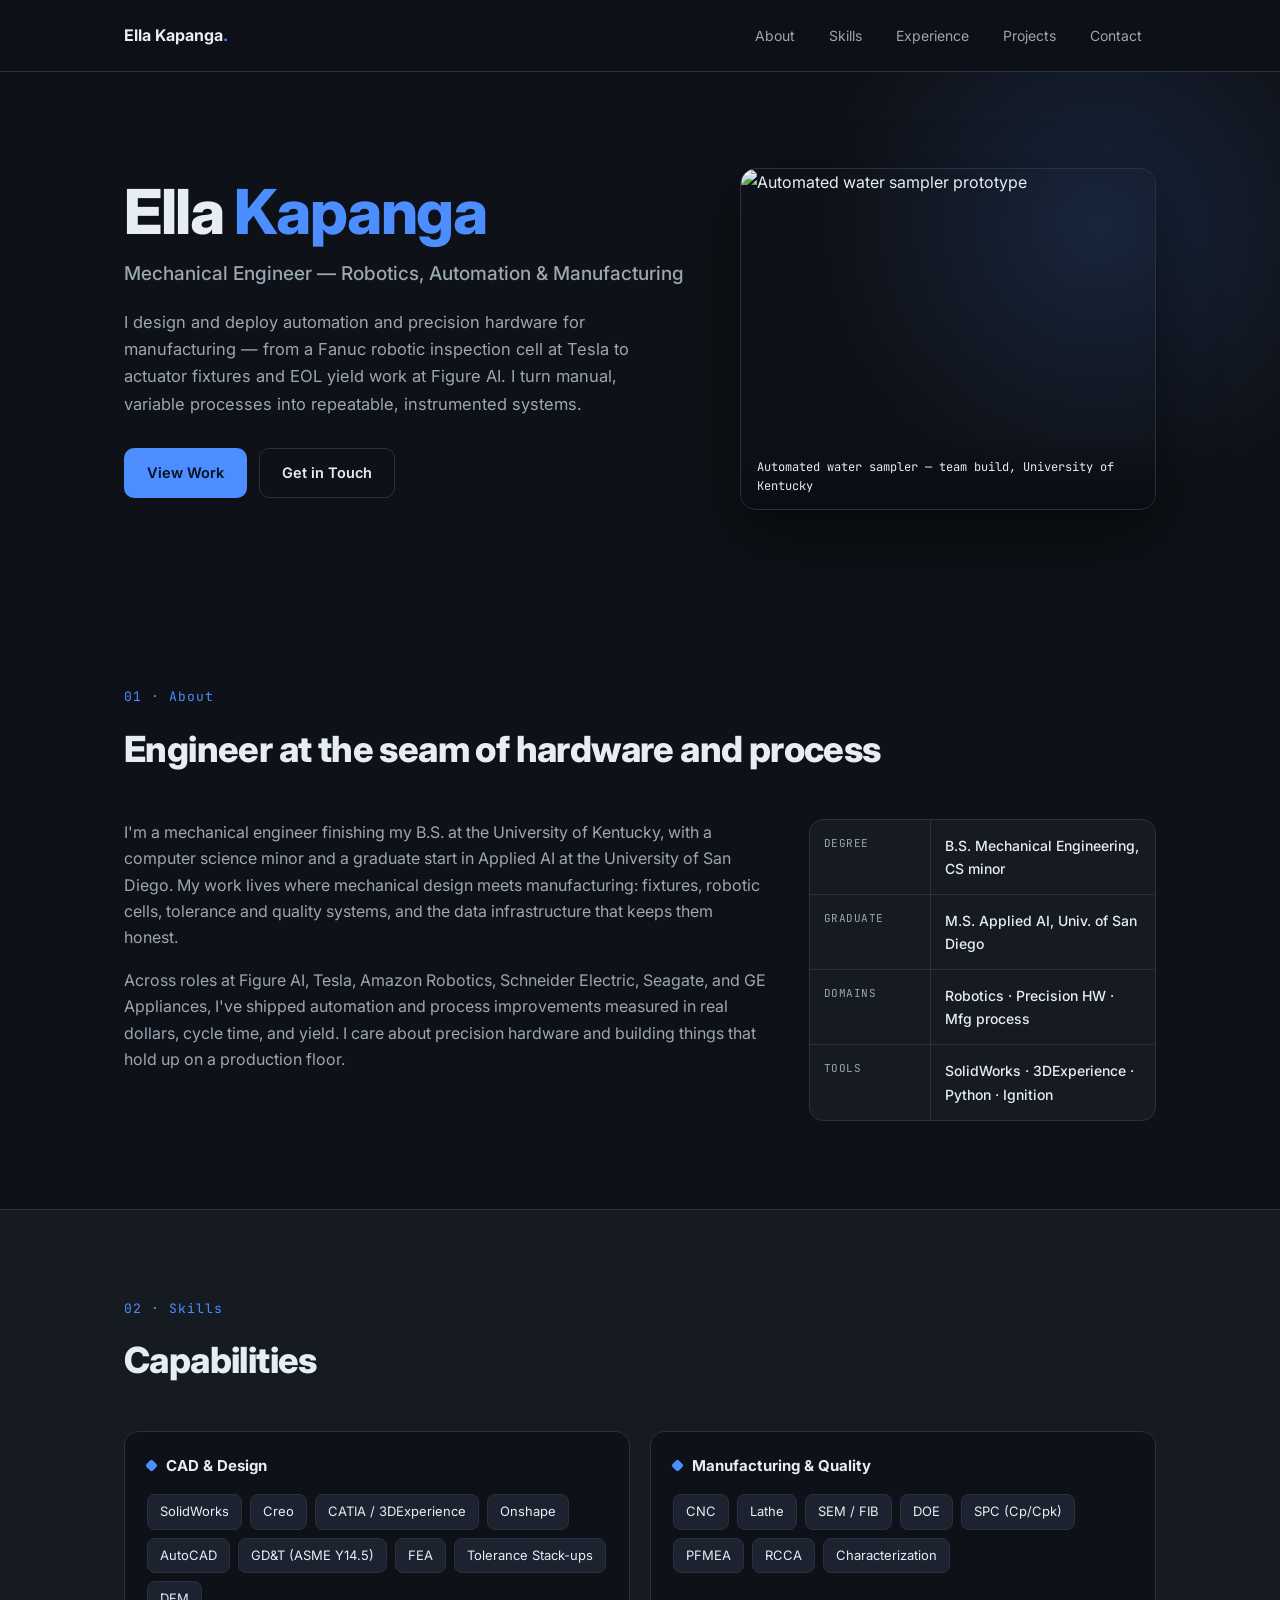
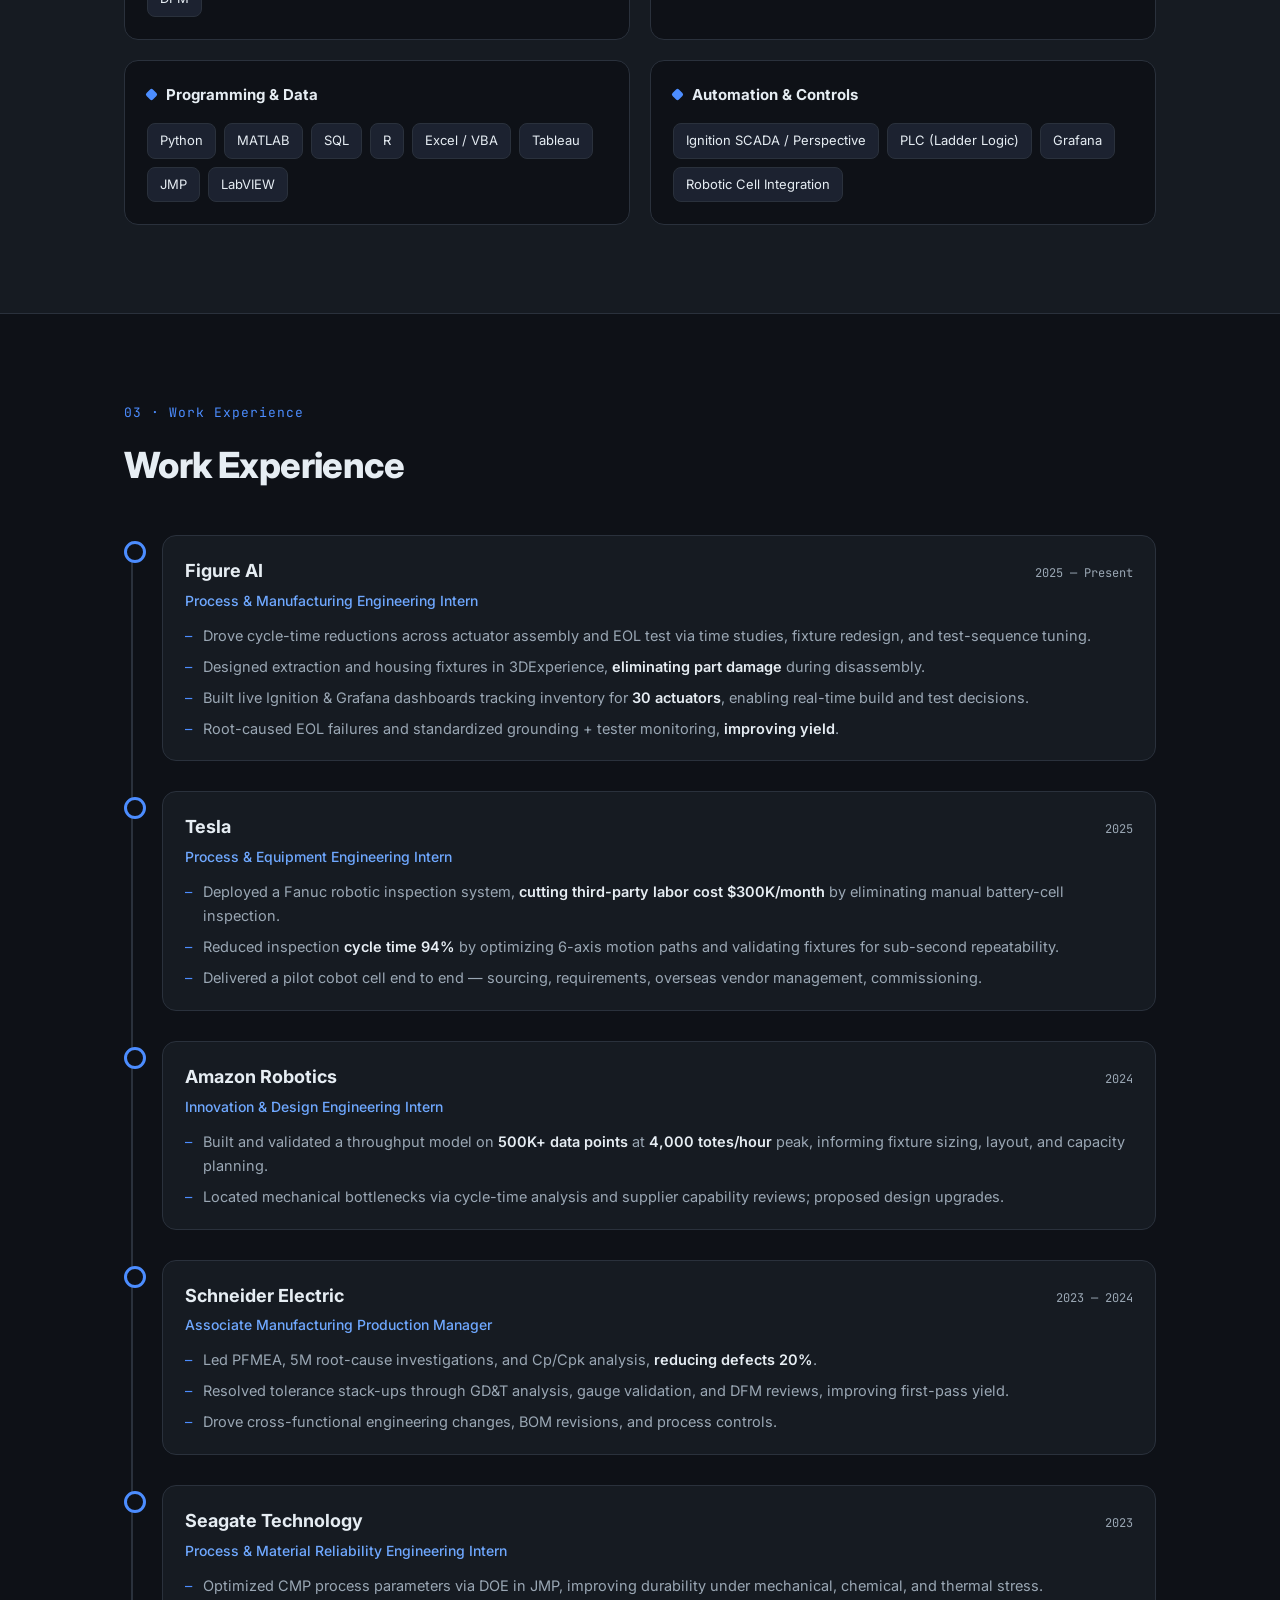
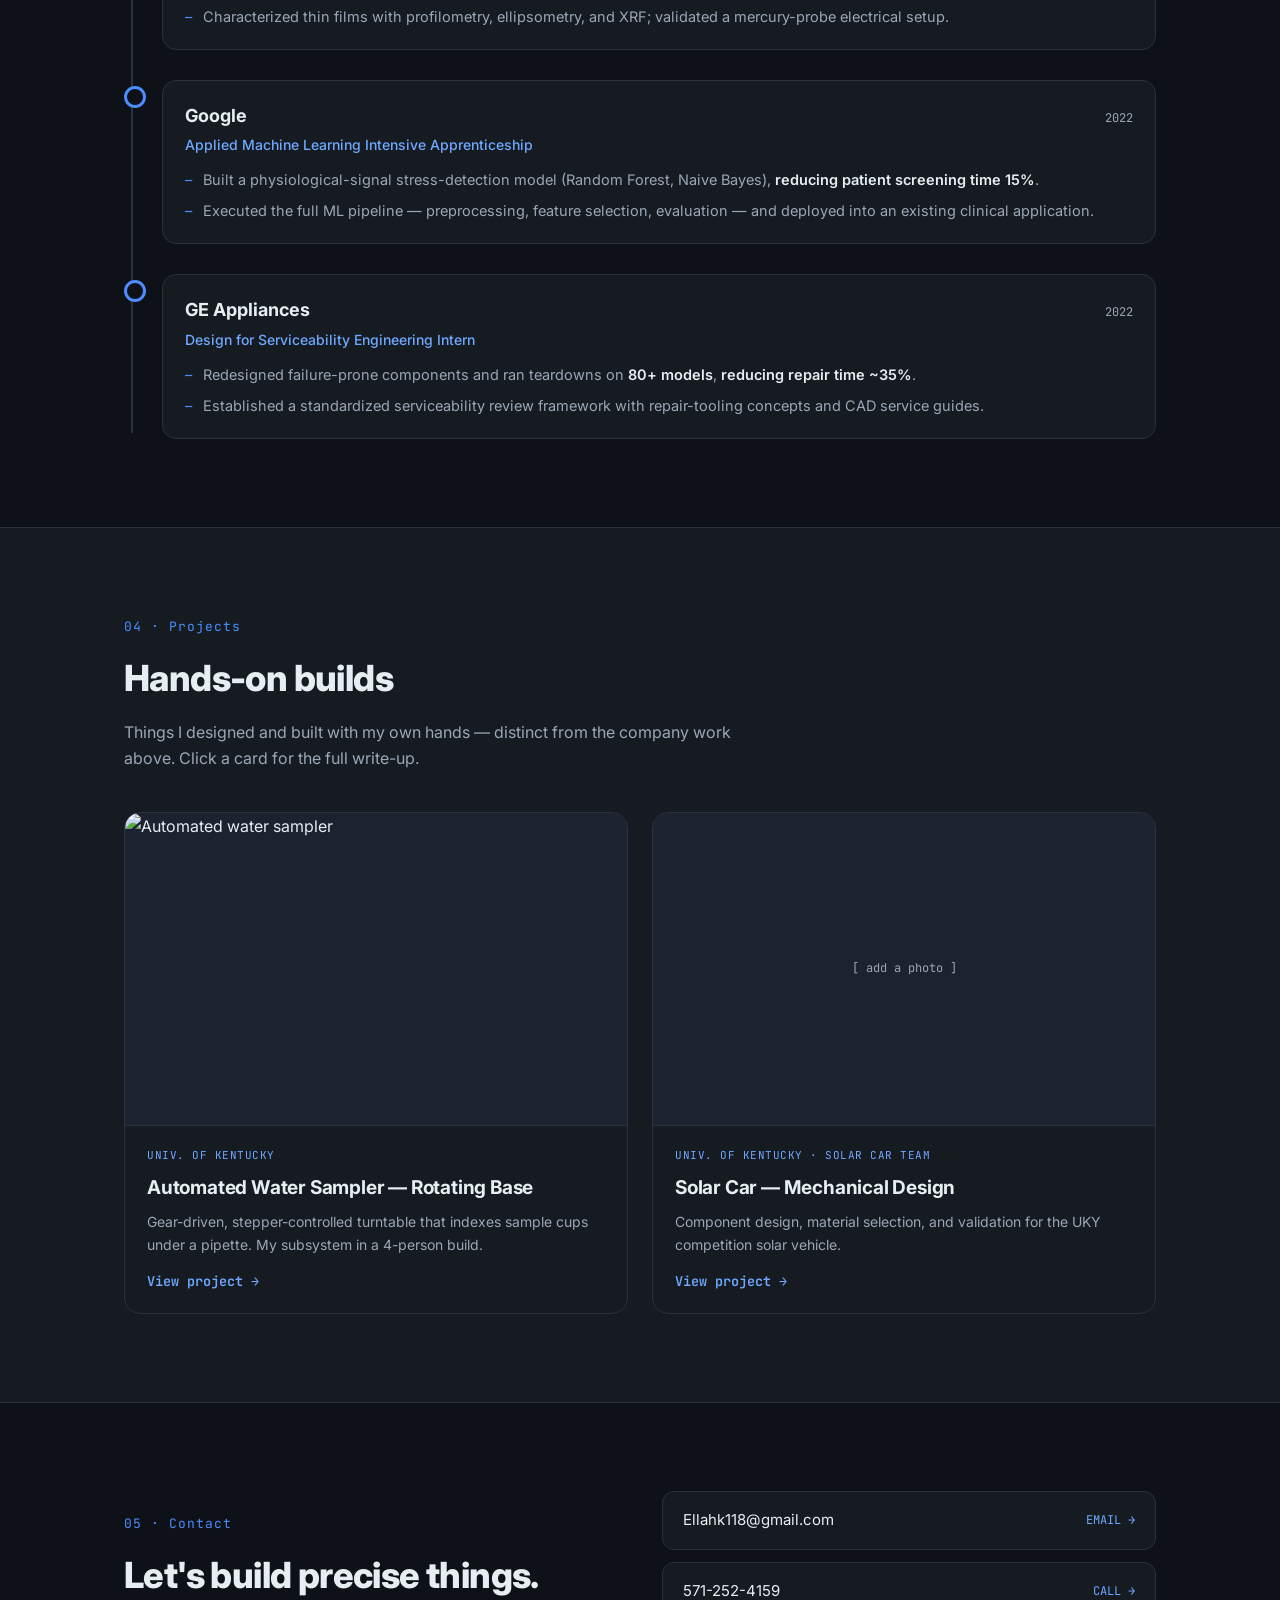
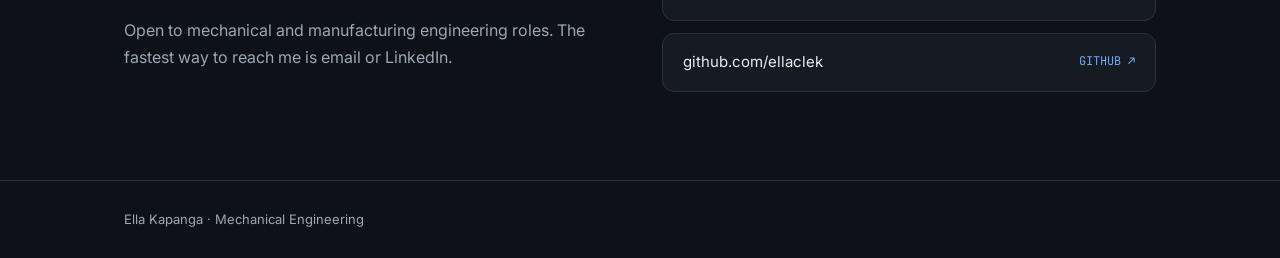
==== commit d66916b7: "Update project tag for Automated Water Sampler" ====
--- a/index.html
+++ b/index.html
@@ -30,13 +30,12 @@
 <section class="hero" id="home">
   <div class="wrap hero-inner">
     <div>
-      <span class="avail"><span class="dot"></span> Open to full-time roles</span>
       <h1>Ella <span class="accent">Kapanga</span></h1>
       <div class="role">Mechanical Engineer — Robotics, Automation &amp; Manufacturing</div>
       <p class="lede">I design and deploy automation and precision hardware for manufacturing — from a Fanuc robotic inspection cell at Tesla to actuator fixtures and EOL yield work at Figure AI. I turn manual, variable processes into repeatable, instrumented systems.</p>
       <div class="hero-cta">
         <a class="btn primary" href="#projects">View Work</a>
-        <a class="btn ghost" href="assets/resume.pdf">Résumé ↗</a>
+        <a class="btn ghost" href="#contact">Get in Touch</a>
       </div>
     </div>
     <div class="hero-fig">
@@ -53,7 +52,7 @@
     <div class="about-grid">
       <div class="body">
         <p>I'm a mechanical engineer finishing my B.S. at the University of Kentucky, with a computer science minor and a graduate start in Applied AI at the University of San Diego. My work lives where mechanical design meets manufacturing: fixtures, robotic cells, tolerance and quality systems, and the data infrastructure that keeps them honest.</p>
-        <p>Across seven companies — Figure AI, Tesla, Amazon Robotics, Schneider Electric, Seagate, GE Appliances, and Citius — I've shipped automation and process improvements measured in real dollars, cycle time, and yield. I care about precision hardware and building things that hold up on a production floor.</p>
+        <p>Across roles at Figure AI, Tesla, Amazon Robotics, Schneider Electric, Seagate, and GE Appliances, I've shipped automation and process improvements measured in real dollars, cycle time, and yield. I care about precision hardware and building things that hold up on a production floor.</p>
       </div>
       <dl class="facts">
         <div class="fact"><dt>Degree</dt><dd>B.S. Mechanical Engineering, CS minor</dd></div>
@@ -81,10 +80,10 @@
 <!-- EXPERIENCE -->
 <section id="experience">
   <div class="wrap">
-    <div class="sec-head"><div class="eyebrow">03 · Work Experience</div><h2>Seven companies, shipped results</h2></div>
+    <div class="sec-head"><div class="eyebrow">03 · Work Experience</div><h2>Work Experience</h2></div>
     <div class="xp">
       <div class="xp-item"><div class="xp-card">
-        <div class="xp-head"><span class="xp-co">Figure AI</span><span class="xp-dates">Sep 2025 — Present</span></div>
+        <div class="xp-head"><span class="xp-co">Figure AI</span><span class="xp-dates">2025 — Present</span></div>
         <div class="xp-role">Process &amp; Manufacturing Engineering Intern</div>
         <ul class="xp-bullets">
           <li>Drove cycle-time reductions across actuator assembly and EOL test via time studies, fixture redesign, and test-sequence tuning.</li>
@@ -94,7 +93,7 @@
         </ul>
       </div></div>
       <div class="xp-item"><div class="xp-card">
-        <div class="xp-head"><span class="xp-co">Tesla</span><span class="xp-dates">Jan — Jul 2025</span></div>
+        <div class="xp-head"><span class="xp-co">Tesla</span><span class="xp-dates">2025</span></div>
         <div class="xp-role">Process &amp; Equipment Engineering Intern</div>
         <ul class="xp-bullets">
           <li>Deployed a Fanuc robotic inspection system, <b>cutting third-party labor cost $300K/month</b> by eliminating manual battery-cell inspection.</li>
@@ -103,7 +102,7 @@
         </ul>
       </div></div>
       <div class="xp-item"><div class="xp-card">
-        <div class="xp-head"><span class="xp-co">Amazon Robotics</span><span class="xp-dates">May — Aug 2024</span></div>
+        <div class="xp-head"><span class="xp-co">Amazon Robotics</span><span class="xp-dates">2024</span></div>
         <div class="xp-role">Innovation &amp; Design Engineering Intern</div>
         <ul class="xp-bullets">
           <li>Built and validated a throughput model on <b>500K+ data points</b> at <b>4,000 totes/hour</b> peak, informing fixture sizing, layout, and capacity planning.</li>
@@ -111,7 +110,7 @@
         </ul>
       </div></div>
       <div class="xp-item"><div class="xp-card">
-        <div class="xp-head"><span class="xp-co">Schneider Electric</span><span class="xp-dates">Aug 2023 — May 2024</span></div>
+        <div class="xp-head"><span class="xp-co">Schneider Electric</span><span class="xp-dates">2023 — 2024</span></div>
         <div class="xp-role">Associate Manufacturing Production Manager</div>
         <ul class="xp-bullets">
           <li>Led PFMEA, 5M root-cause investigations, and Cp/Cpk analysis, <b>reducing defects 20%</b>.</li>
@@ -120,7 +119,7 @@
         </ul>
       </div></div>
       <div class="xp-item"><div class="xp-card">
-        <div class="xp-head"><span class="xp-co">Seagate Technology</span><span class="xp-dates">May — Aug 2023</span></div>
+        <div class="xp-head"><span class="xp-co">Seagate Technology</span><span class="xp-dates">2023</span></div>
         <div class="xp-role">Process &amp; Material Reliability Engineering Intern</div>
         <ul class="xp-bullets">
           <li>Optimized CMP process parameters via DOE in JMP, improving durability under mechanical, chemical, and thermal stress.</li>
@@ -128,19 +127,19 @@
         </ul>
       </div></div>
       <div class="xp-item"><div class="xp-card">
-        <div class="xp-head"><span class="xp-co">GE Appliances</span><span class="xp-dates">Aug — Dec 2022</span></div>
+        <div class="xp-head"><span class="xp-co">Google</span><span class="xp-dates">2022</span></div>
+        <div class="xp-role">Applied Machine Learning Intensive Apprenticeship</div>
+        <ul class="xp-bullets">
+          <li>Built a physiological-signal stress-detection model (Random Forest, Naive Bayes), <b>reducing patient screening time 15%</b>.</li>
+          <li>Executed the full ML pipeline — preprocessing, feature selection, evaluation — and deployed into an existing clinical application.</li>
+        </ul>
+      </div></div>
+      <div class="xp-item"><div class="xp-card">
+        <div class="xp-head"><span class="xp-co">GE Appliances</span><span class="xp-dates">2022</span></div>
         <div class="xp-role">Design for Serviceability Engineering Intern</div>
         <ul class="xp-bullets">
           <li>Redesigned failure-prone components and ran teardowns on <b>80+ models</b>, <b>reducing repair time ~35%</b>.</li>
           <li>Established a standardized serviceability review framework with repair-tooling concepts and CAD service guides.</li>
-        </ul>
-      </div></div>
-      <div class="xp-item"><div class="xp-card">
-        <div class="xp-head"><span class="xp-co">Citius Engineering</span><span class="xp-dates">Sep 2020 — Jan 2022</span></div>
-        <div class="xp-role">Reliability Engineer</div>
-        <ul class="xp-bullets">
-          <li>Built equipment monitoring and MTBF/MTTR/OEE dashboards across <b>50+ assets</b>, <b>improving availability ~20%</b>.</li>
-          <li>Performed failure-mode analysis, <b>cutting reactive maintenance work orders 25%</b>.</li>
         </ul>
       </div></div>
     </div>
@@ -156,7 +155,7 @@
       <a class="proj-card" href="projects/built-on-truss.html">
         <div class="thumb"><img src="projects/built-on-truss/build-full-system.jpg" alt="Automated water sampler"></div>
         <div class="pc-body">
-          <div class="pc-tag">UNIV. OF KENTUCKY · EGR 215</div>
+          <div class="pc-tag">UNIV. OF KENTUCKY</div>
           <h3>Automated Water Sampler — Rotating Base</h3>
           <p>Gear-driven, stepper-controlled turntable that indexes sample cups under a pipette. My subsystem in a 4-person build.</p>
           <span class="more">View project →</span>
@@ -189,14 +188,13 @@
       <div class="contact-links">
         <a href="mailto:Ellahk118@gmail.com"><span>Ellahk118@gmail.com</span><span class="lab">EMAIL →</span></a>
         <a href="tel:5712524159"><span>571-252-4159</span><span class="lab">CALL →</span></a>
-        <a href="https://www.linkedin.com/in/ellakapanga" target="_blank" rel="noopener"><span>linkedin.com/in/ellakapanga</span><span class="lab">LINKEDIN ↗</span></a>
         <a href="https://github.com/ellaclek" target="_blank" rel="noopener"><span>github.com/ellaclek</span><span class="lab">GITHUB ↗</span></a>
       </div>
     </div>
   </div>
 </section>
 
-<footer><div class="foot-inner"><span>Ella Kapanga · Mechanical Engineering</span><span>Built with GitHub Pages · 2026</span></div></footer>
+<footer><div class="foot-inner"><span>Ella Kapanga · Mechanical Engineering</span></div></footer>
 <script>function closeNav(){document.getElementById('nl').classList.remove('open')}</script>
 </body>
 </html>
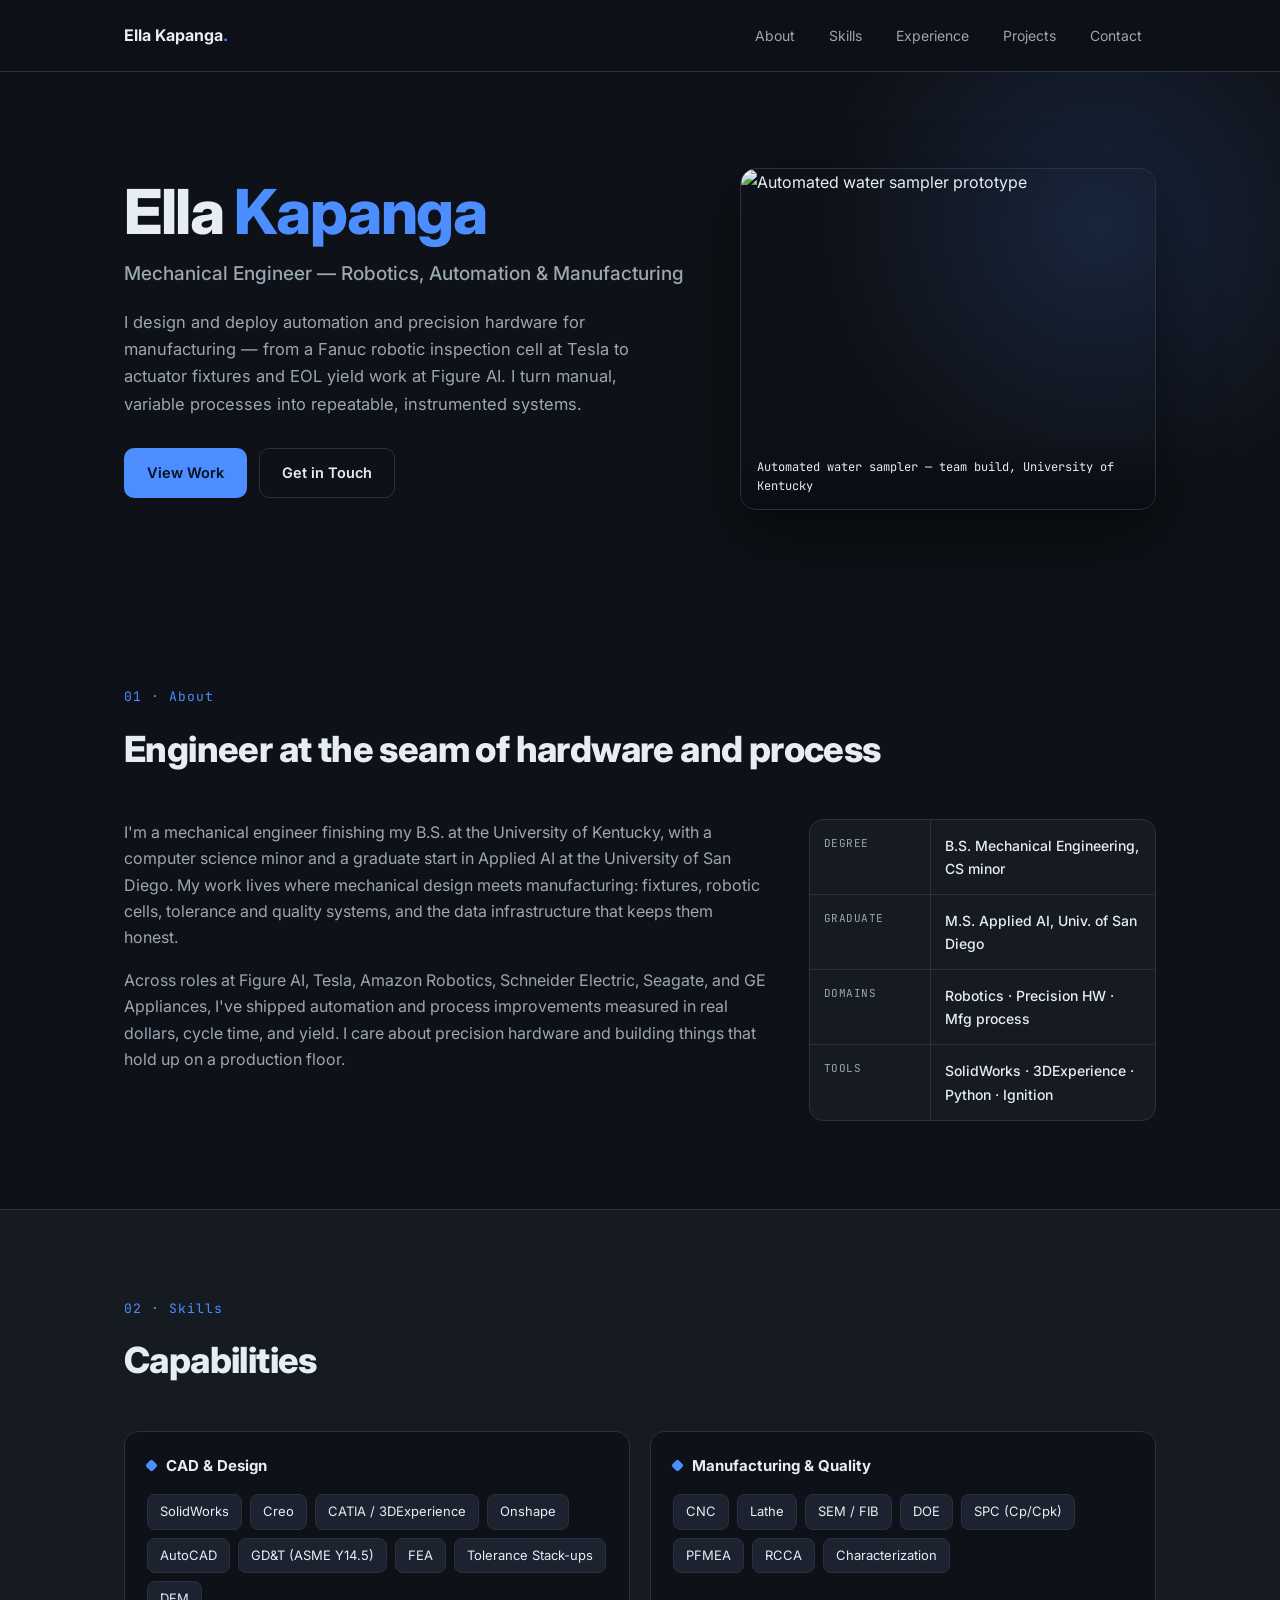
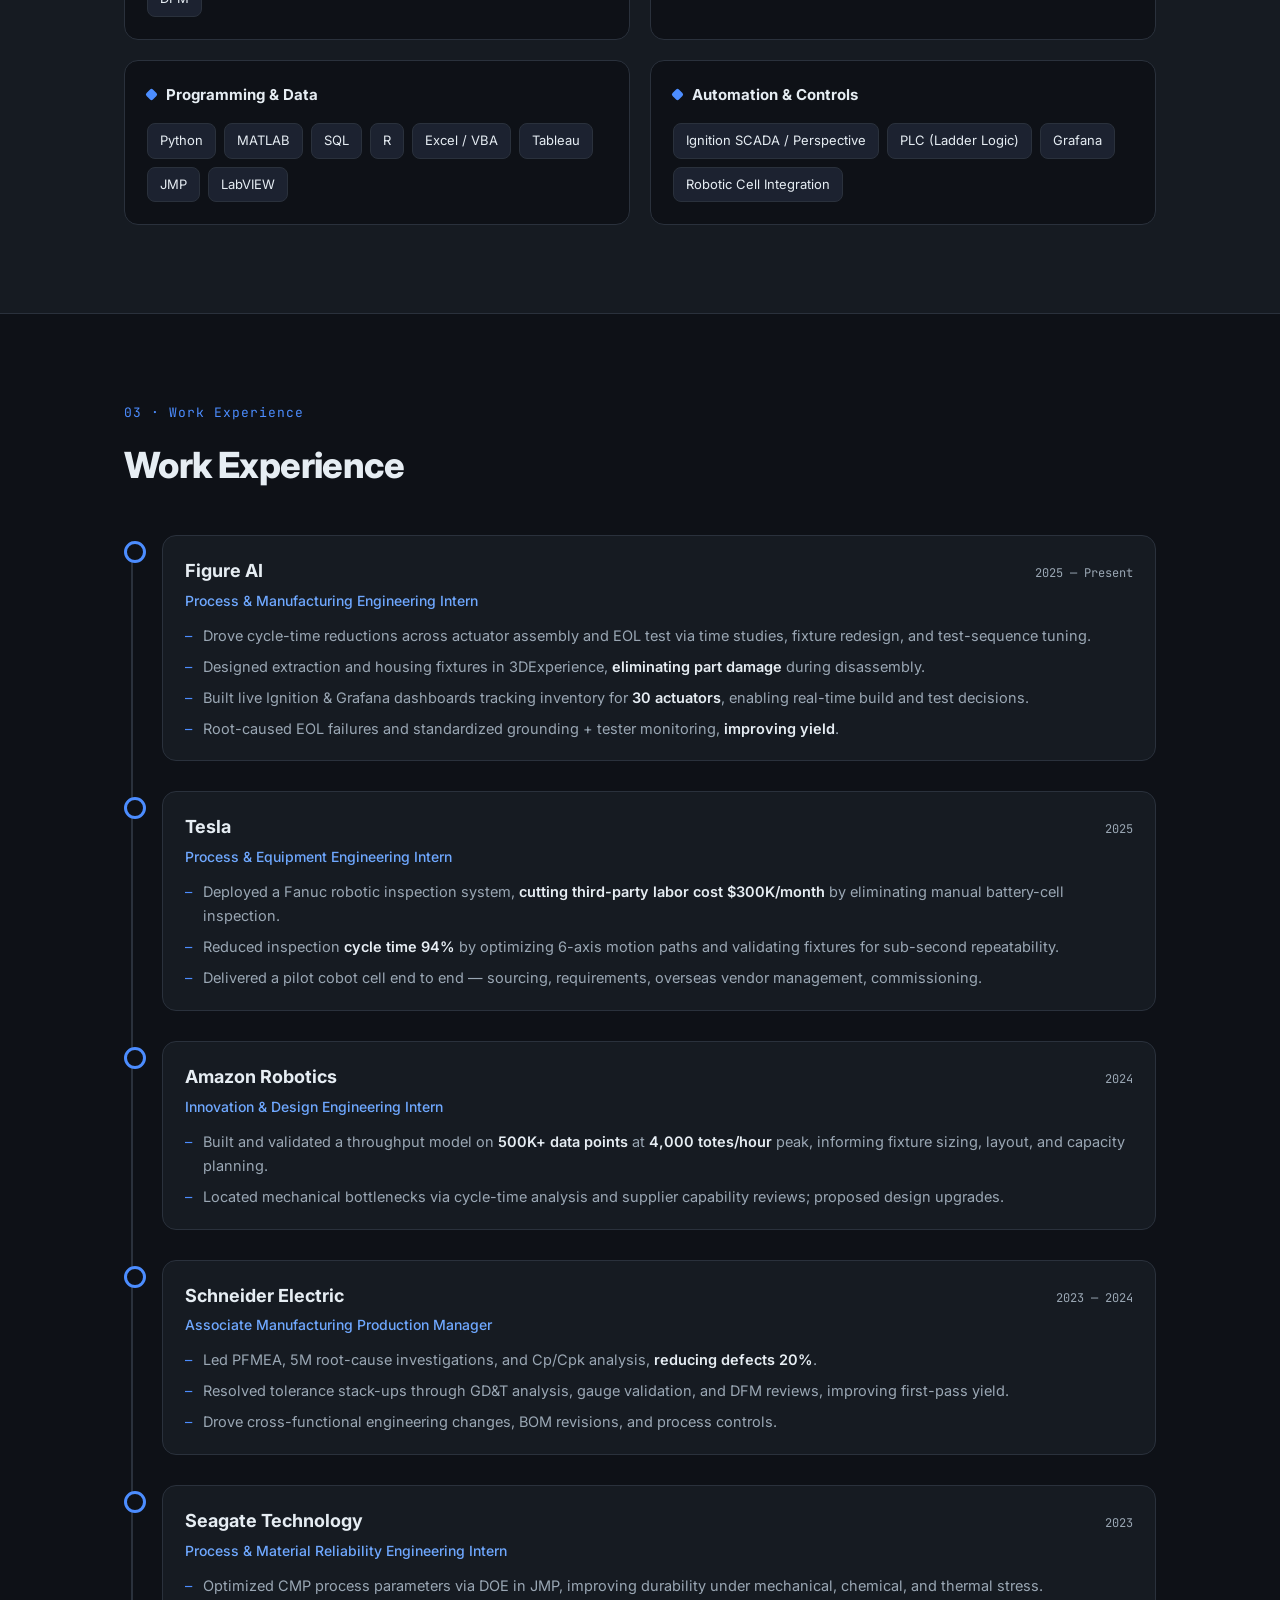
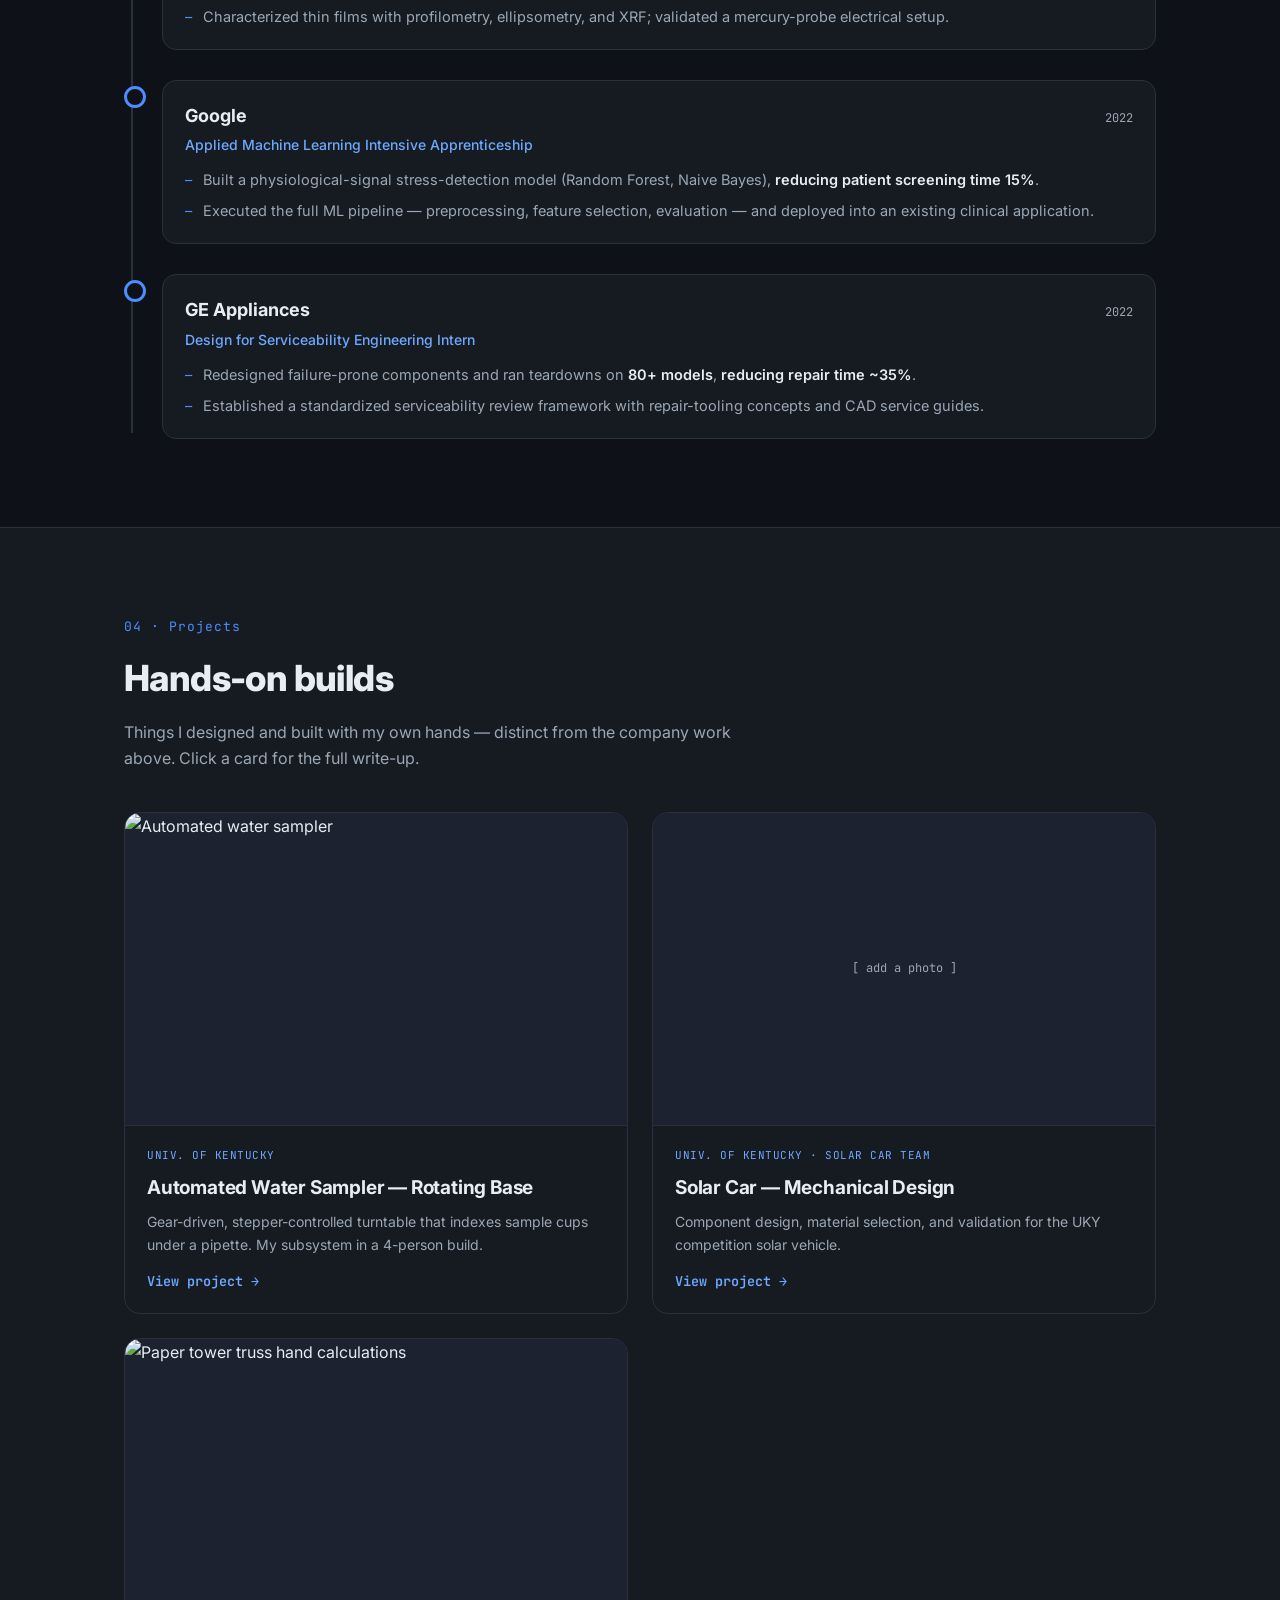
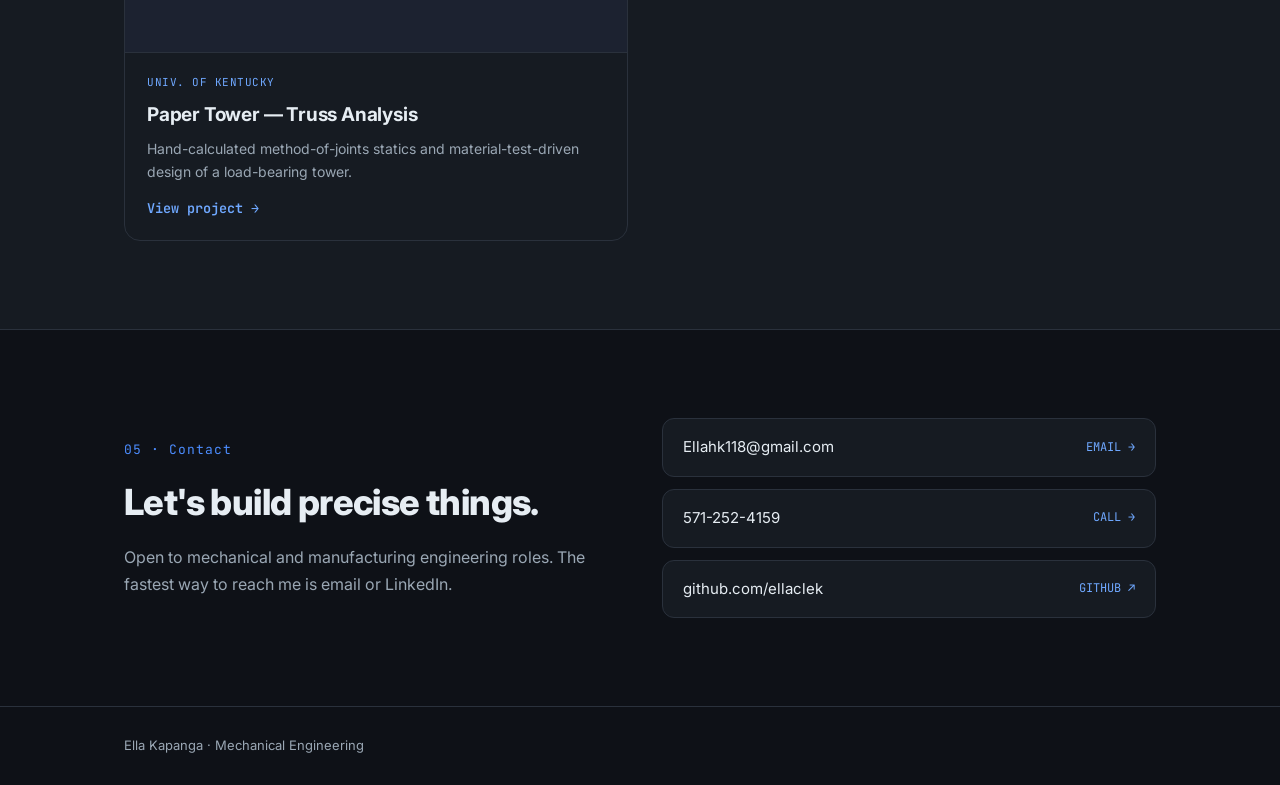
==== commit d52eb27a: "Update index.html" ====
--- a/index.html
+++ b/index.html
@@ -172,6 +172,16 @@
         </div>
       </a>
 
+      <a class="proj-card" href="projects/paper-tower.html">
+        <div class="thumb"><img src="projects/paper-tower/tower-handcalc.jpg" alt="Paper tower truss hand calculations"></div>
+        <div class="pc-body">
+          <div class="pc-tag">UNIV. OF KENTUCKY</div>
+          <h3>Paper Tower — Truss Analysis</h3>
+          <p>Hand-calculated method-of-joints statics and material-test-driven design of a load-bearing tower.</p>
+          <span class="more">View project →</span>
+        </div>
+      </a>
+
     </div>
   </div>
 </section>
--- a/style.css
+++ b/style.css
@@ -137,13 +137,39 @@
 .proj-content ul li{font-size:15.5px;color:var(--mut);padding-left:20px;position:relative;max-width:72ch}
 .proj-content ul li::before{content:"\2013";position:absolute;left:0;color:var(--blue)}
 .proj-content ul li b{color:var(--text)}
-.gallery{display:grid;grid-template-columns:repeat(2,1fr);gap:16px;margin:26px 0}
+.gallery{display:grid;grid-template-columns:1fr;gap:20px;margin:26px 0}
+.gallery.two{grid-template-columns:repeat(2,1fr)}
 .gallery.g3{grid-template-columns:repeat(3,1fr)}
-.gallery figure{border-radius:12px;overflow:hidden;border:1px solid var(--line);position:relative;background:var(--bg-2)}
-.gallery img{width:100%;height:260px;object-fit:cover;display:block}
-.gallery.tall img{height:auto;max-height:640px;object-fit:contain;background:var(--bg-2)}
+.gallery figure{border-radius:12px;overflow:hidden;border:1px solid var(--line);position:relative;background:var(--bg-3);cursor:zoom-in}
+.gallery img{width:100%;height:300px;object-fit:cover;display:block;background:var(--bg-3);transition:transform .35s,filter .2s}
+.gallery.tall img{height:420px}
+.gallery.two img{height:340px}
+.gallery figure:hover img{transform:scale(1.05);filter:brightness(.62)}
+/* "Click to expand" hover cue */
+.gallery figure::after{content:"Click to expand";position:absolute;top:50%;left:50%;transform:translate(-50%,-50%);font-weight:700;font-size:15px;color:#fff;opacity:0;transition:.2s;pointer-events:none;text-shadow:0 2px 8px rgba(0,0,0,.6);z-index:2}
+.gallery figure:hover::after{opacity:1}
+
+/* lightbox overlay */
+.lb{position:fixed;inset:0;z-index:1000;background:rgba(8,11,17,.94);display:none;align-items:center;justify-content:center;padding:32px;cursor:zoom-out}
+.lb.open{display:flex}
+.lb img{max-width:96vw;max-height:92vh;width:auto;height:auto;object-fit:contain;border-radius:8px;box-shadow:0 30px 80px rgba(0,0,0,.6)}
+.lb .lb-close{position:absolute;top:20px;right:26px;font-size:34px;color:#fff;font-family:'JetBrains Mono',monospace;line-height:1;cursor:pointer;opacity:.8}
+.lb .lb-close:hover{opacity:1}
+.lb .lb-cap{position:absolute;bottom:22px;left:0;right:0;text-align:center;font-family:'JetBrains Mono',monospace;font-size:12px;color:var(--mut)}
 .gallery figcaption{position:absolute;left:0;right:0;bottom:0;font-family:'JetBrains Mono',monospace;font-size:11px;color:var(--text);padding:16px 12px 8px;background:linear-gradient(transparent,rgba(8,12,20,.92))}
 .chips.center{margin-top:8px}
+
+/* project overview box */
+.overview{display:grid;grid-template-columns:1.4fr 1fr;gap:28px;align-items:start;background:var(--bg-2);border:1px solid var(--line);border-radius:16px;padding:26px 28px;margin:8px 0 12px}
+.overview h3{font-family:'JetBrains Mono',monospace;font-size:12px;letter-spacing:1px;color:var(--blue);text-transform:uppercase;margin-bottom:12px}
+.overview p{font-size:15.5px;color:var(--mut);margin:0}
+.overview p b{color:var(--text)}
+.ov-facts{display:flex;flex-direction:column;gap:0;border:1px solid var(--line);border-radius:12px;overflow:hidden}
+.ov-facts .r{display:flex;border-bottom:1px solid var(--line)}
+.ov-facts .r:last-child{border-bottom:none}
+.ov-facts .r dt{font-family:'JetBrains Mono',monospace;font-size:10.5px;color:var(--mut);padding:11px 13px;width:104px;flex:0 0 104px;text-transform:uppercase;letter-spacing:.4px}
+.ov-facts .r dd{padding:11px 13px;font-size:13.5px;font-weight:500;border-left:1px solid var(--line);color:var(--text)}
+@media(max-width:700px){.overview{grid-template-columns:1fr;gap:20px}}
 
 /* ---------- responsive ---------- */
 @media(max-width:820px){
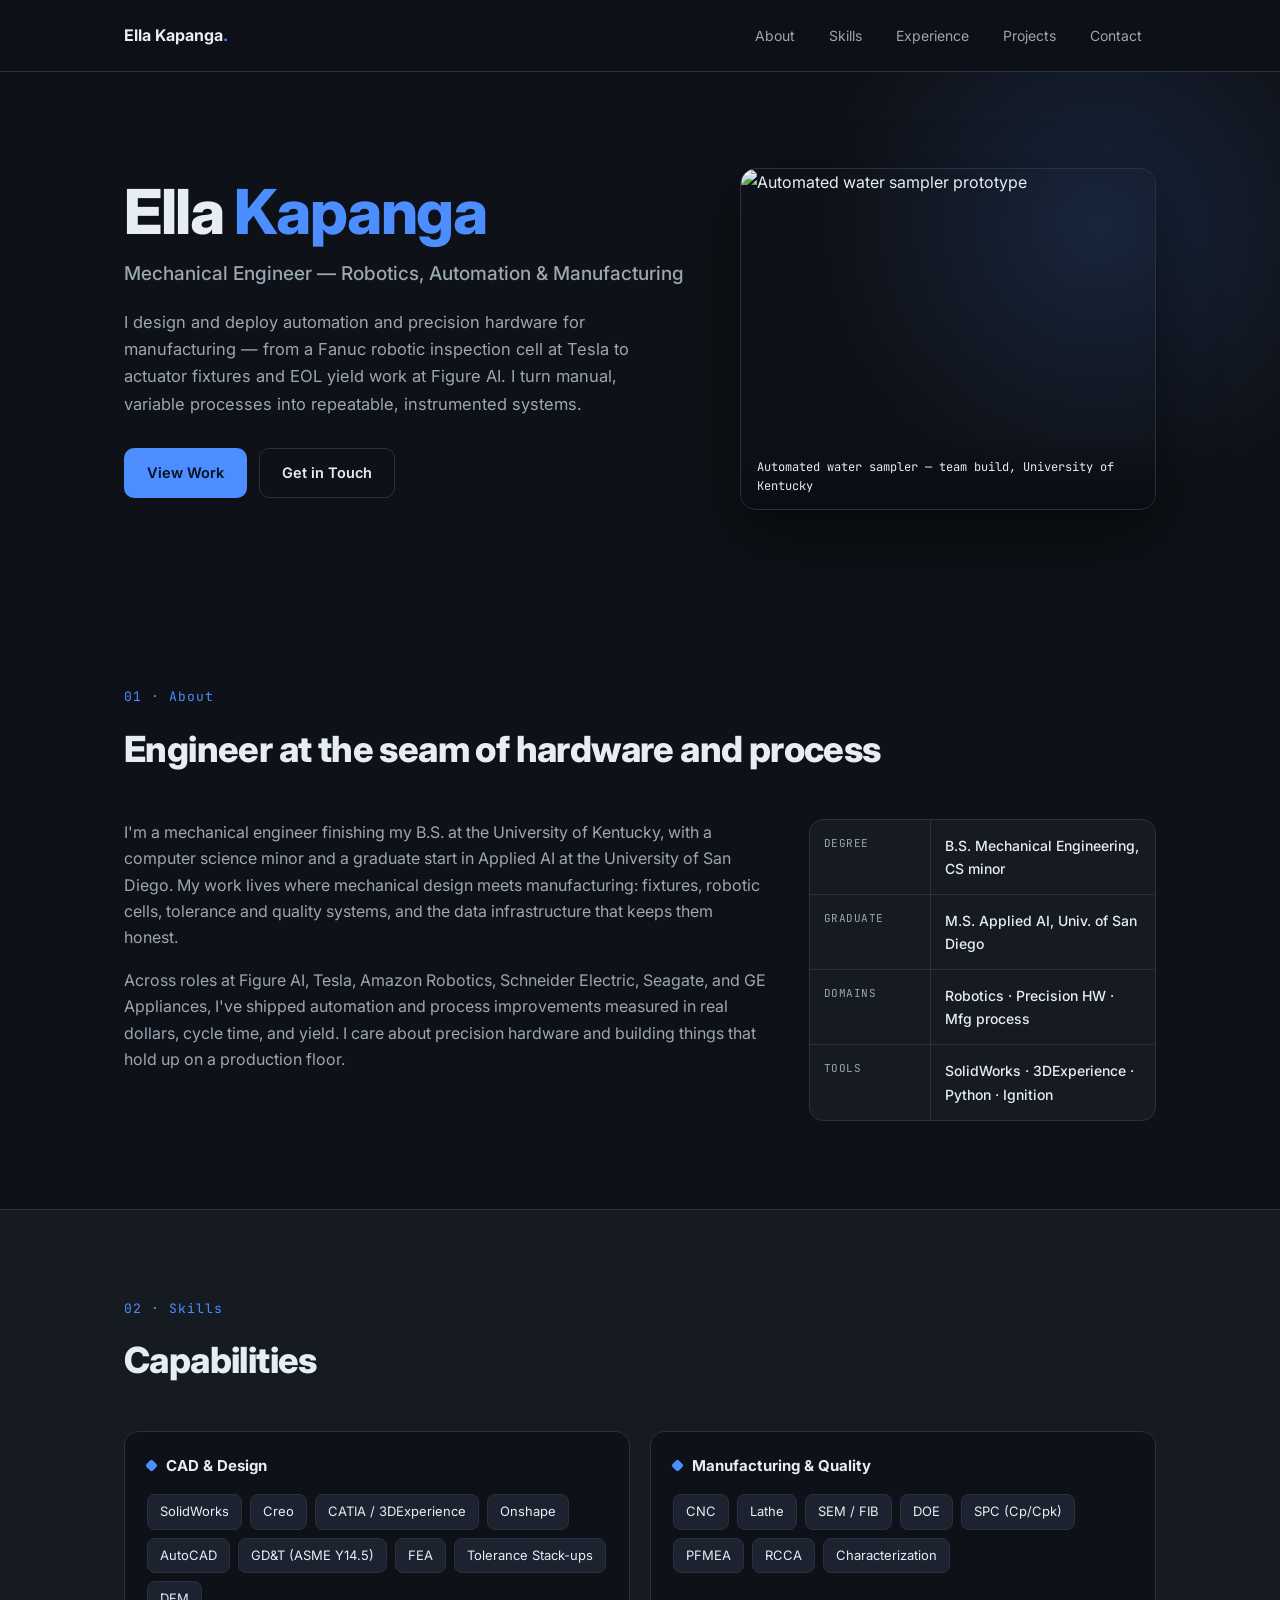
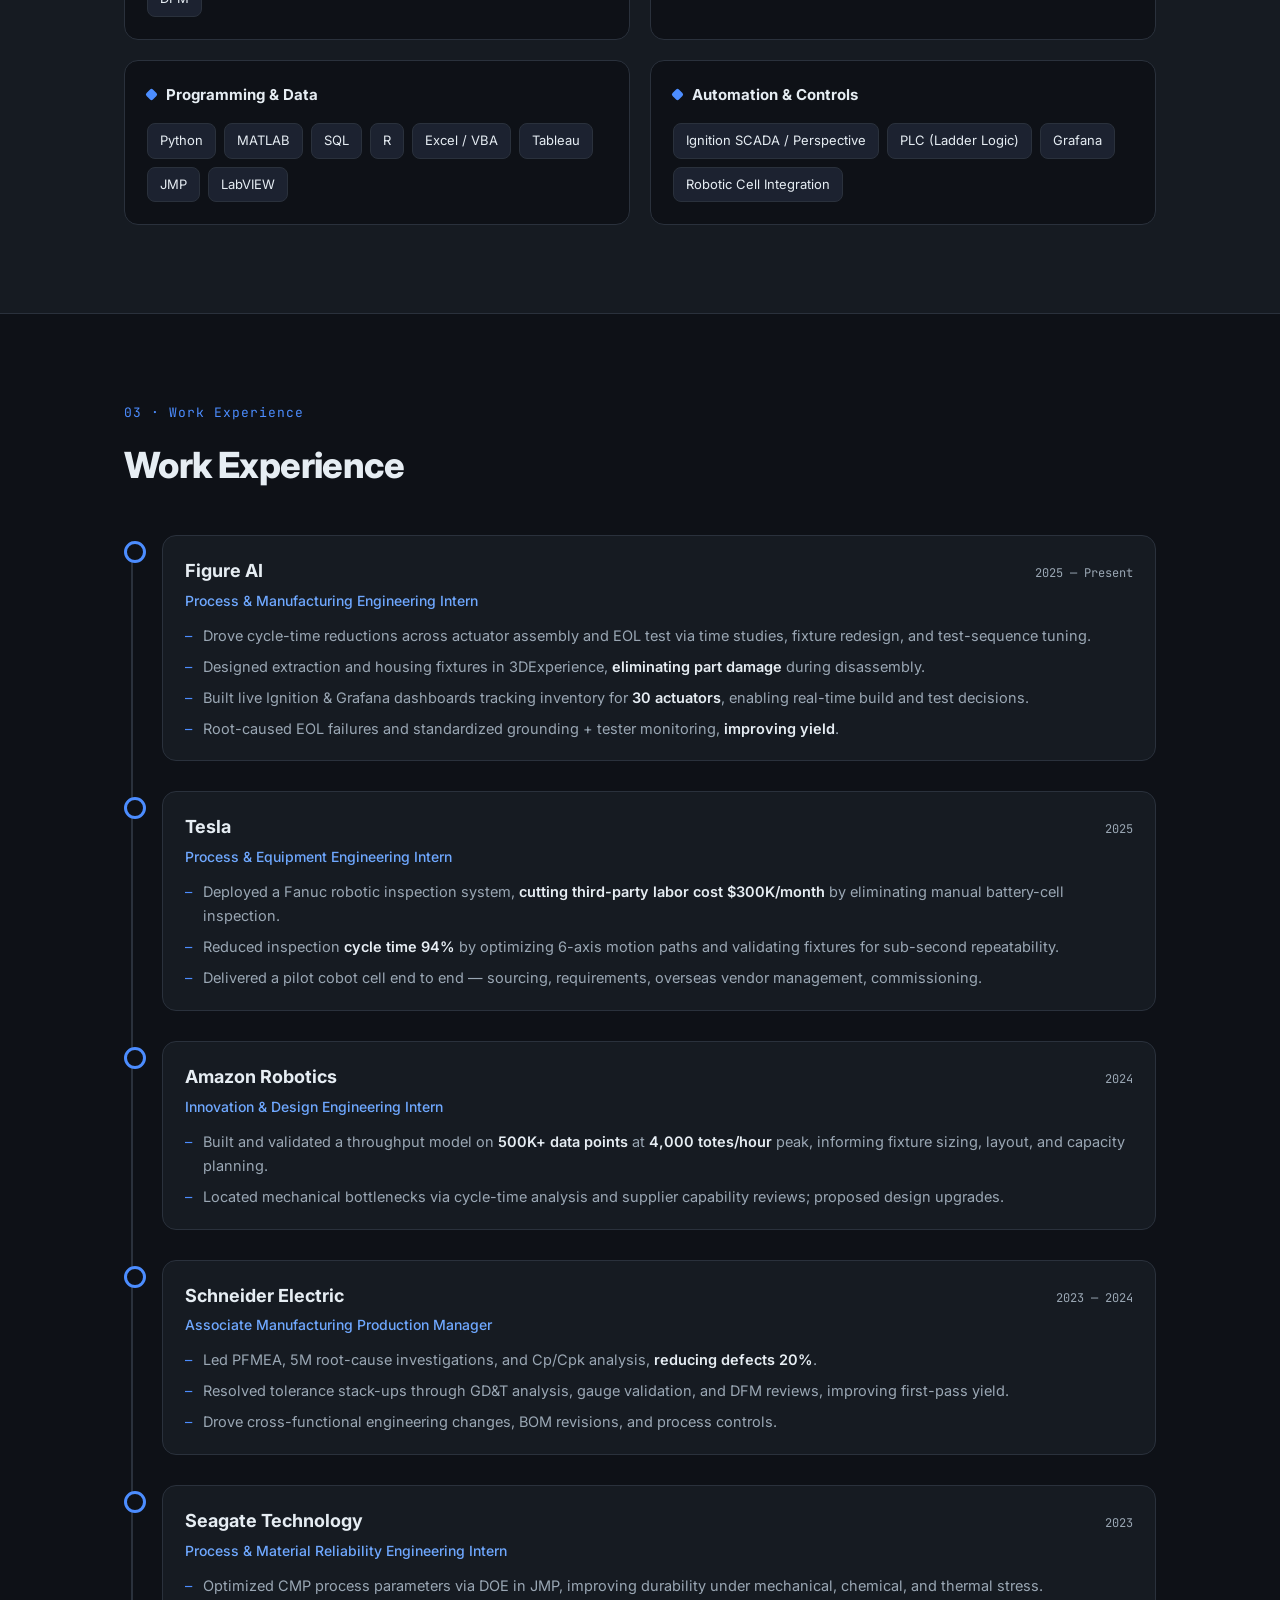
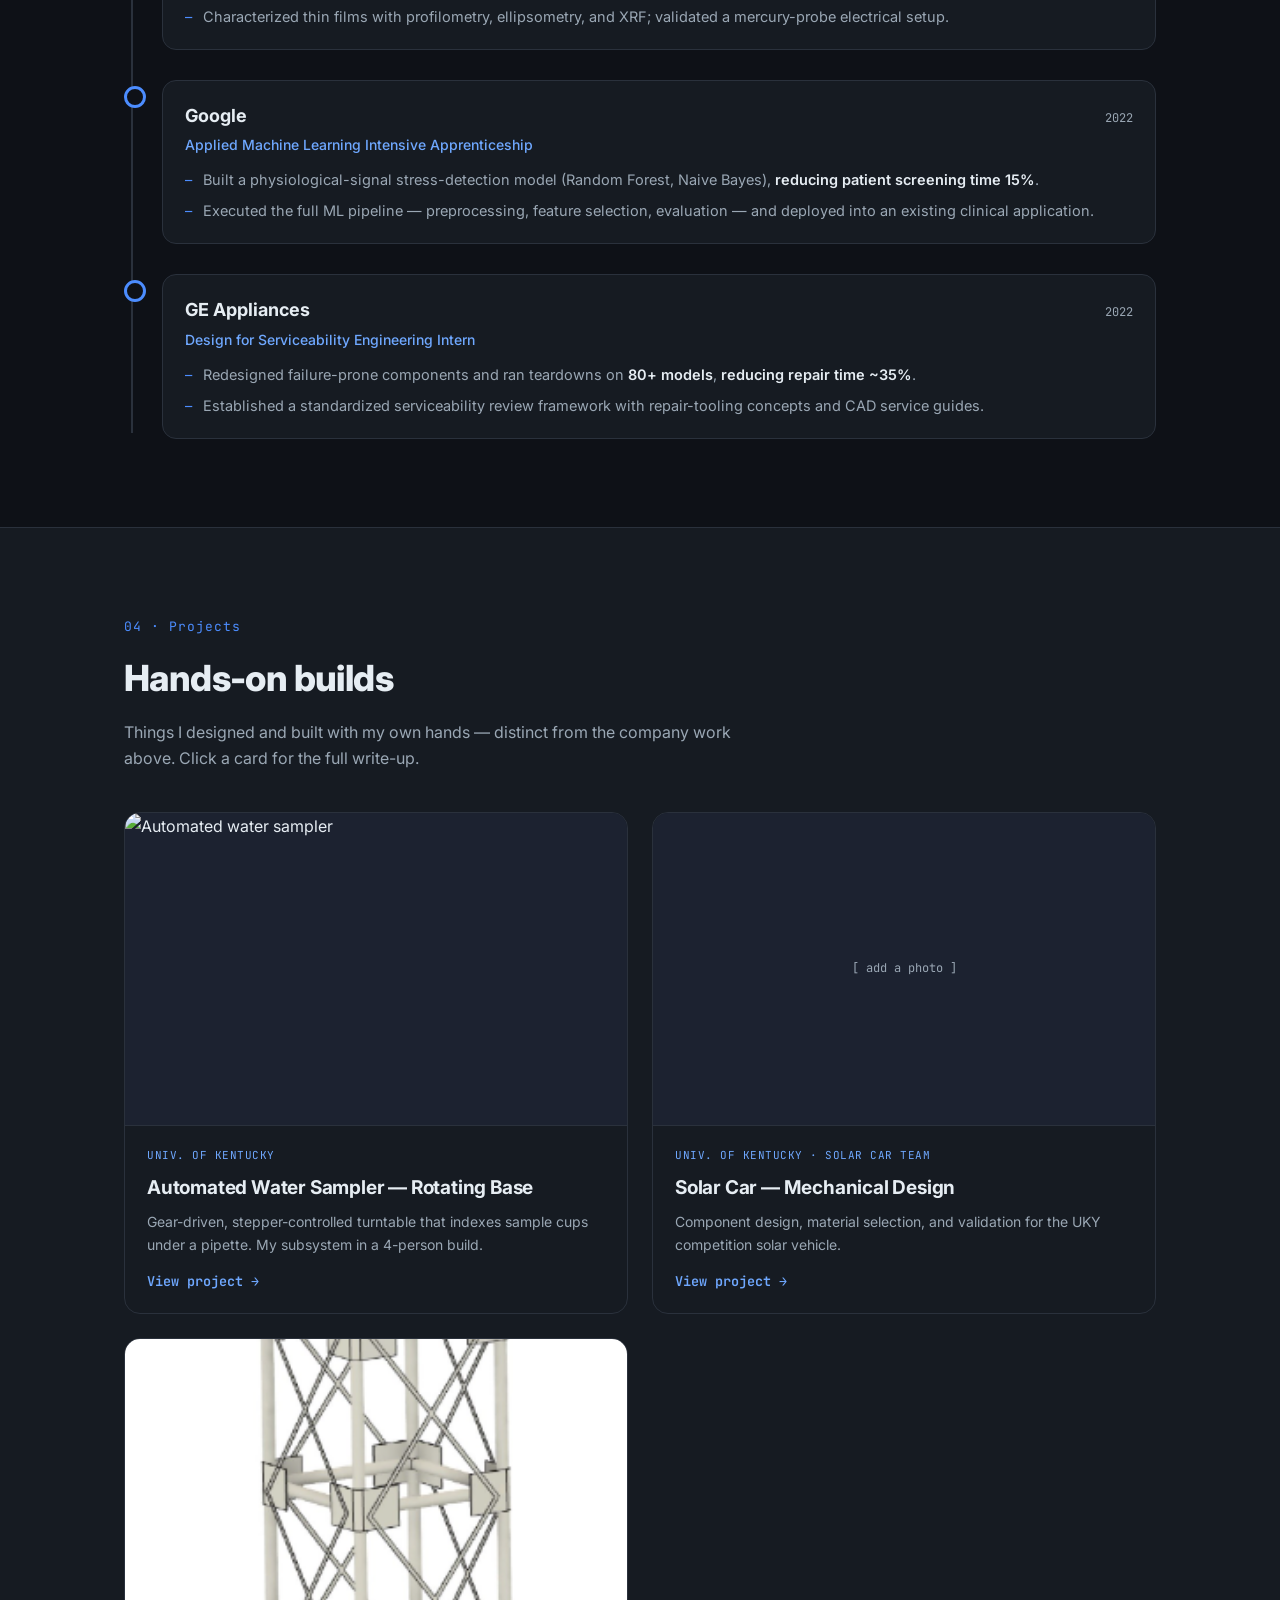
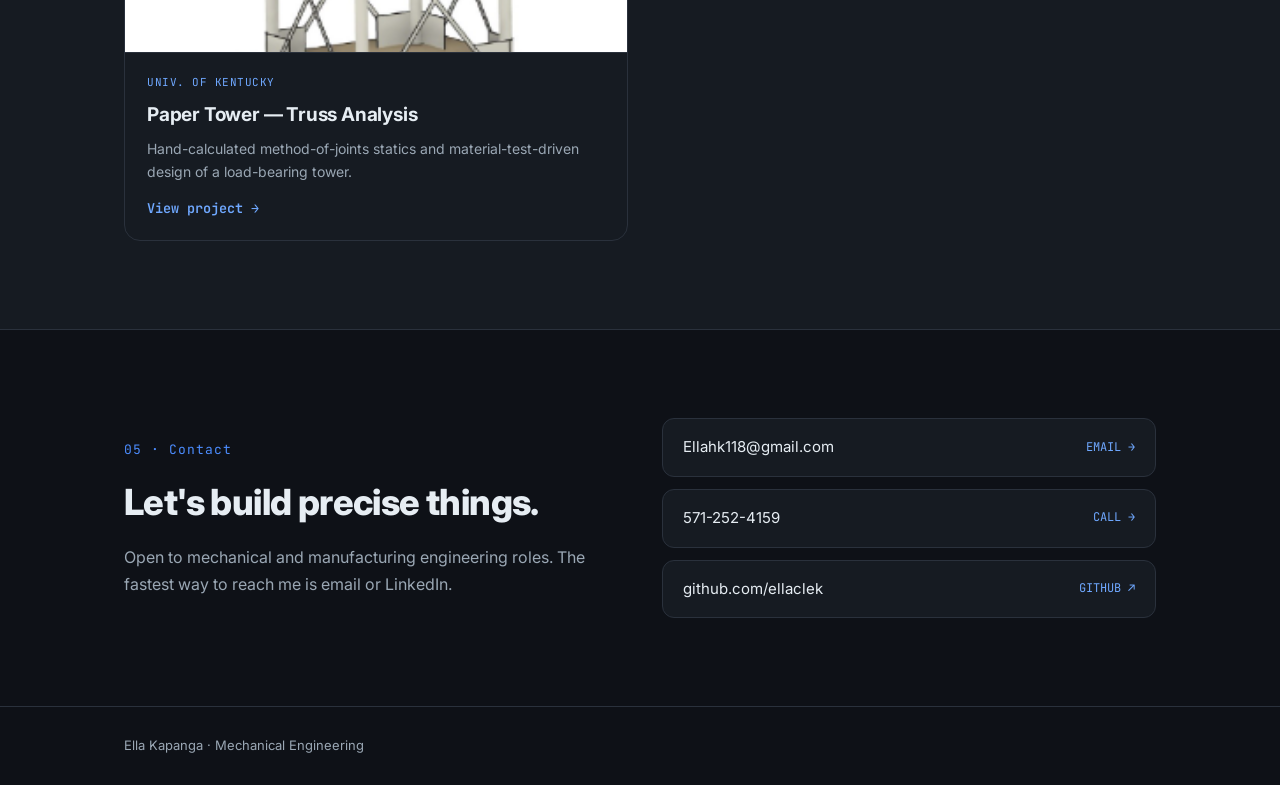
==== commit f4c3deb3: "Update index.html" ====
--- a/index.html
+++ b/index.html
@@ -173,7 +173,7 @@
       </a>
 
       <a class="proj-card" href="projects/paper-tower.html">
-        <div class="thumb"><img src="projects/paper-tower/tower-handcalc.jpg" alt="Paper tower truss hand calculations"></div>
+        <div class="thumb"><img src="projects/paper-tower/tower-cad.jpg" alt="Paper tower CAD render"></div>
         <div class="pc-body">
           <div class="pc-tag">UNIV. OF KENTUCKY</div>
           <h3>Paper Tower — Truss Analysis</h3>
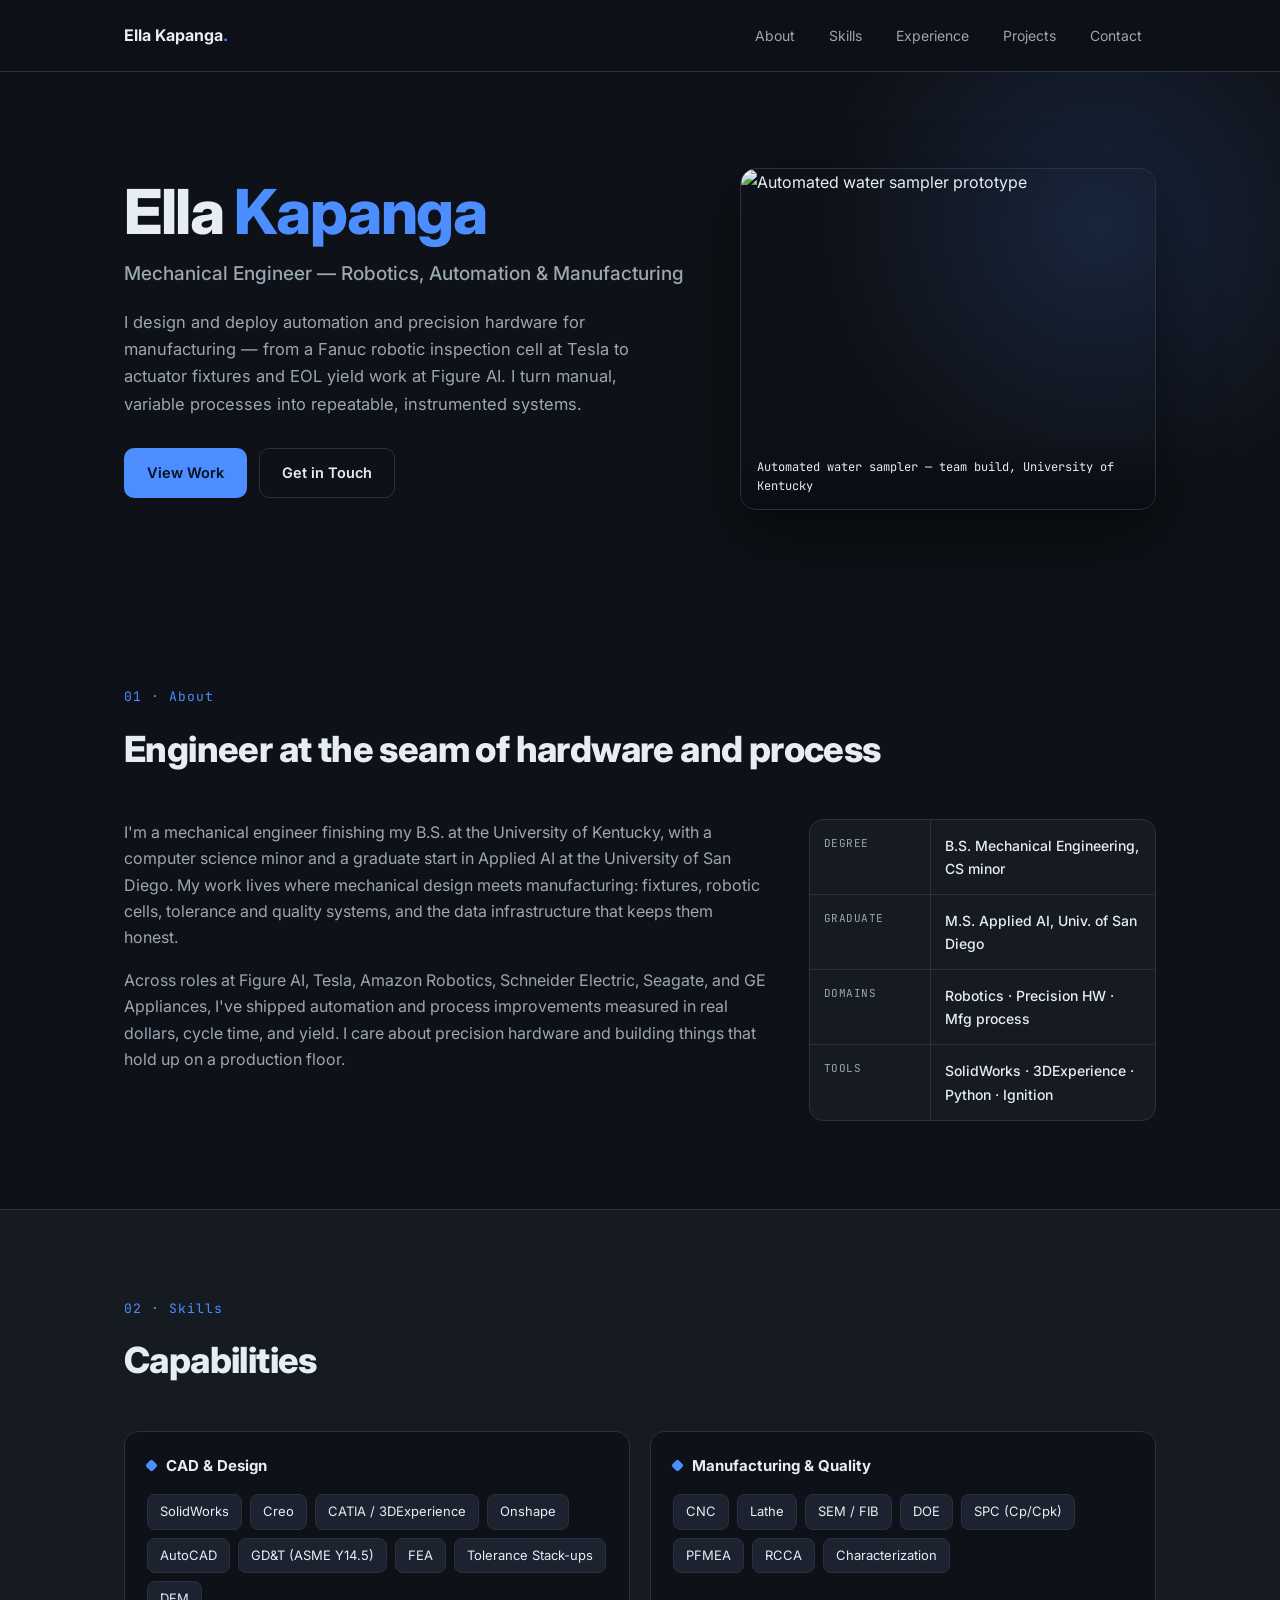
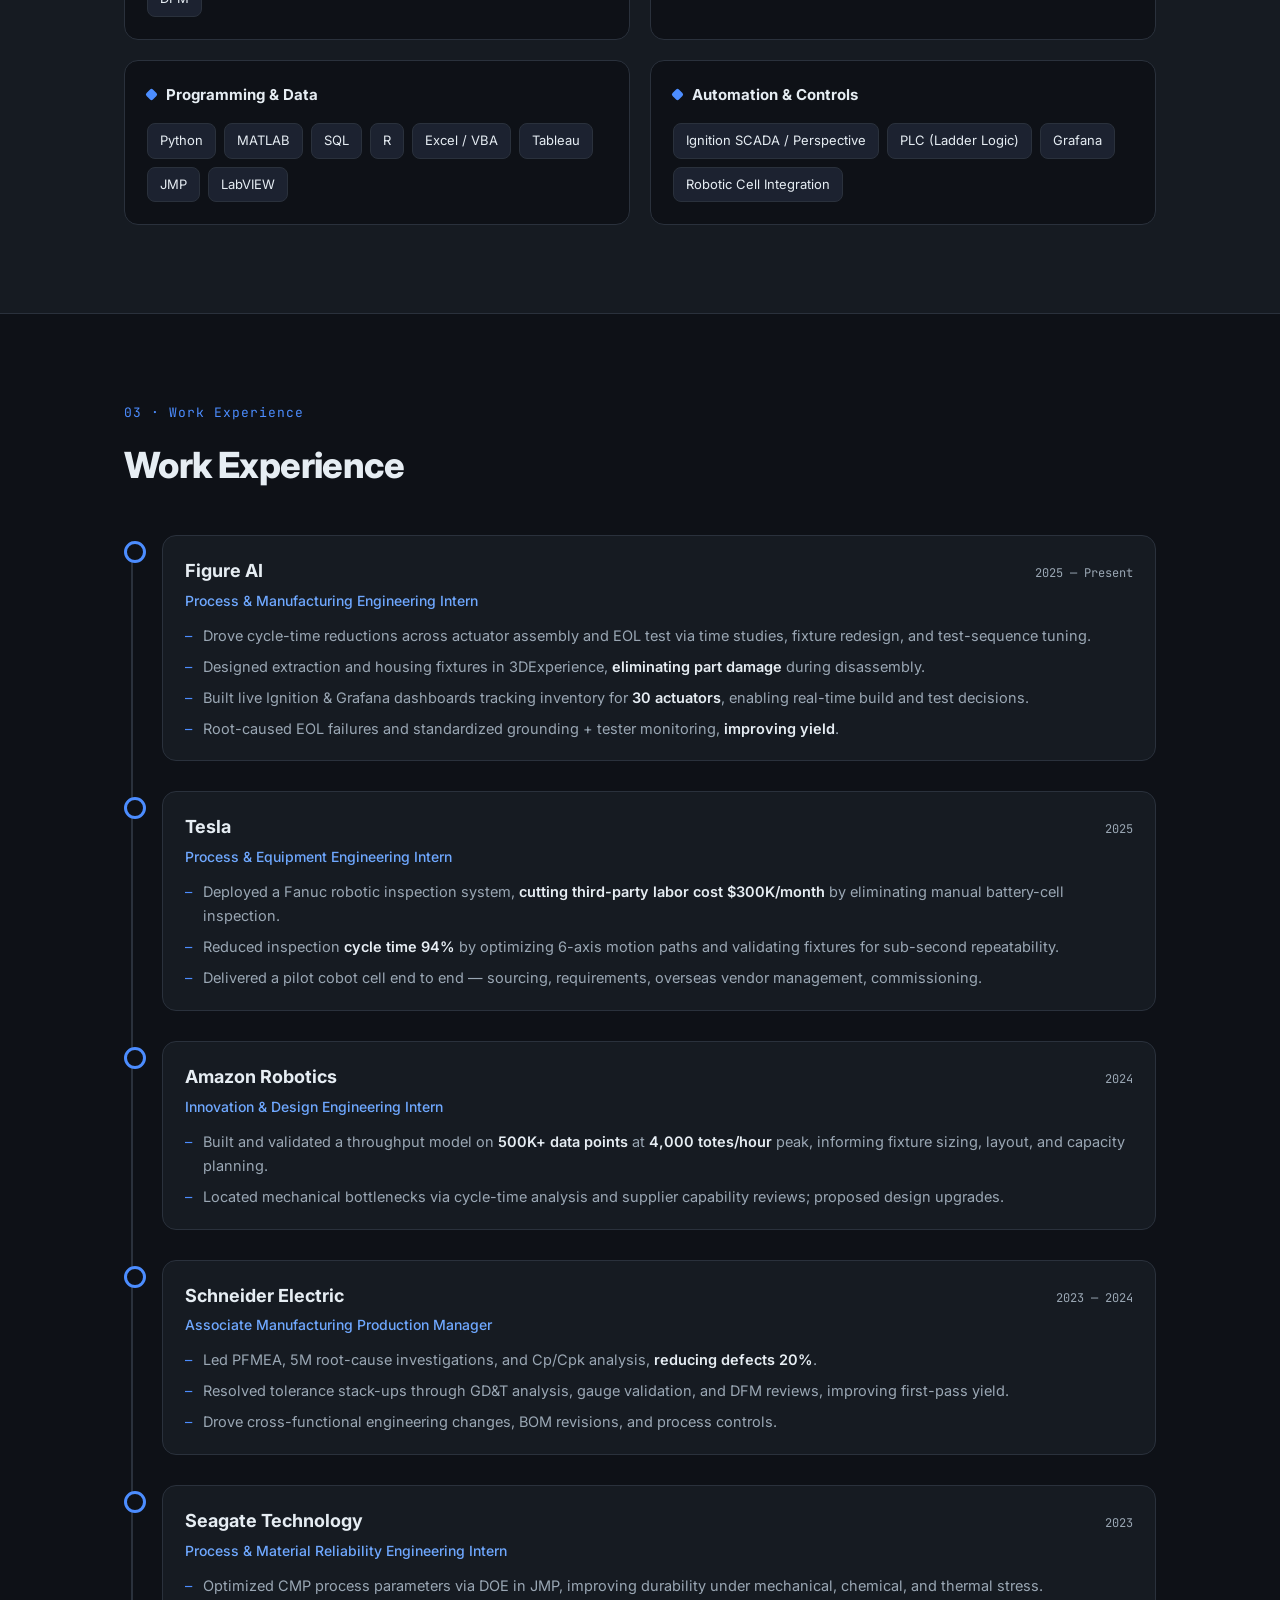
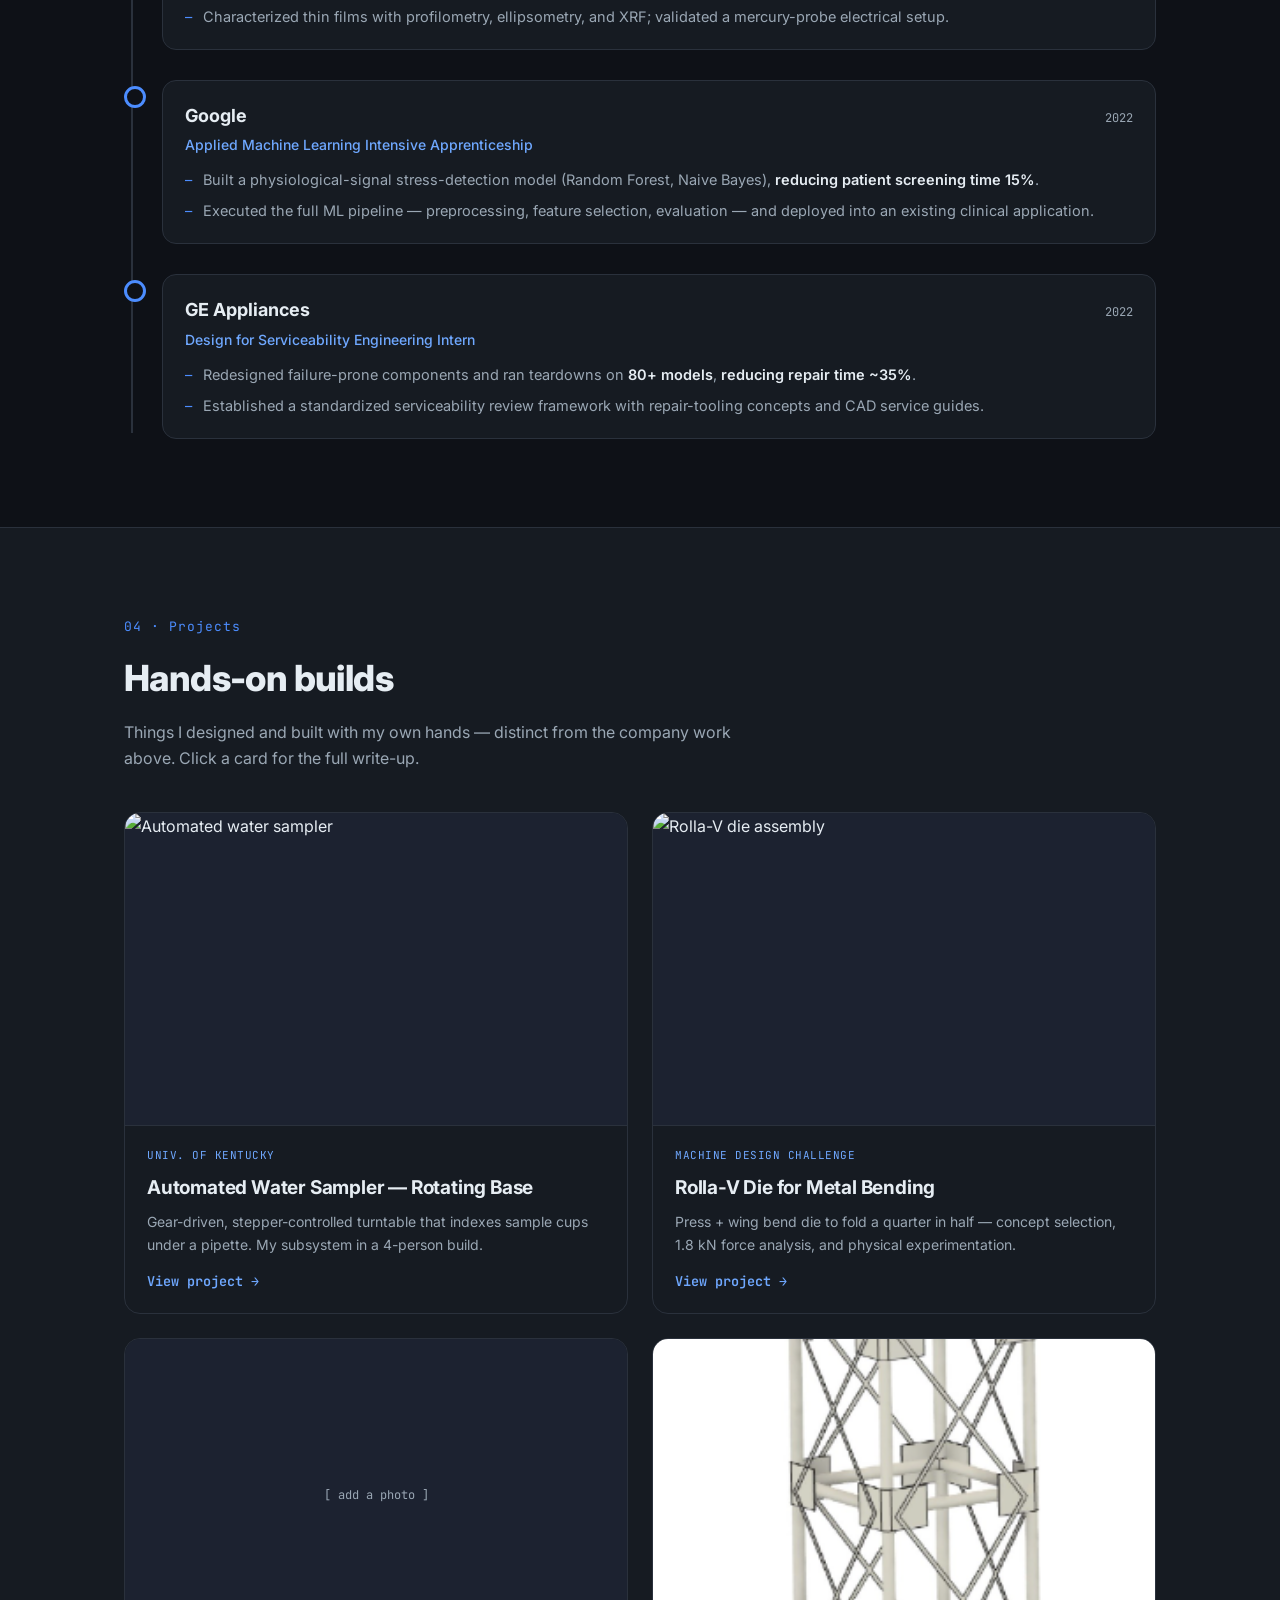
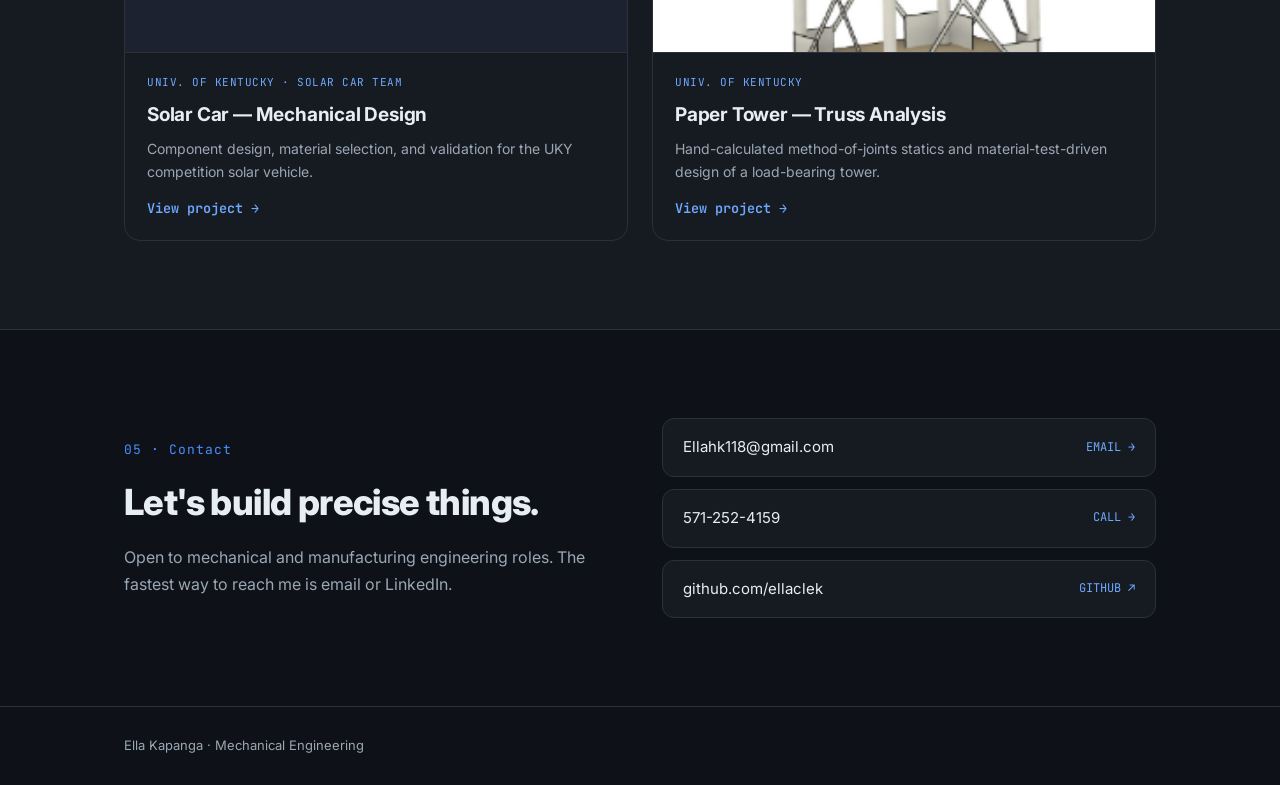
==== commit 7b784360: "Add Rolla-V Die project card to index.html Added a new project card for the Rolla-V Die, including d" ====
--- a/index.html
+++ b/index.html
@@ -162,6 +162,16 @@
         </div>
       </a>
 
+      <a class="proj-card" href="projects/rolla-v-die.html">
+        <div class="thumb"><img src="projects/rolla-v-die/rolla-v-orange.png" alt="Rolla-V die assembly"></div>
+        <div class="pc-body">
+          <div class="pc-tag">MACHINE DESIGN CHALLENGE</div>
+          <h3>Rolla-V Die for Metal Bending</h3>
+          <p>Press + wing bend die to fold a quarter in half — concept selection, 1.8 kN force analysis, and physical experimentation.</p>
+          <span class="more">View project →</span>
+        </div>
+      </a>
+
       <a class="proj-card" href="projects/solar-car.html">
         <div class="thumb placeholder">[ add a photo ]</div>
         <div class="pc-body">
